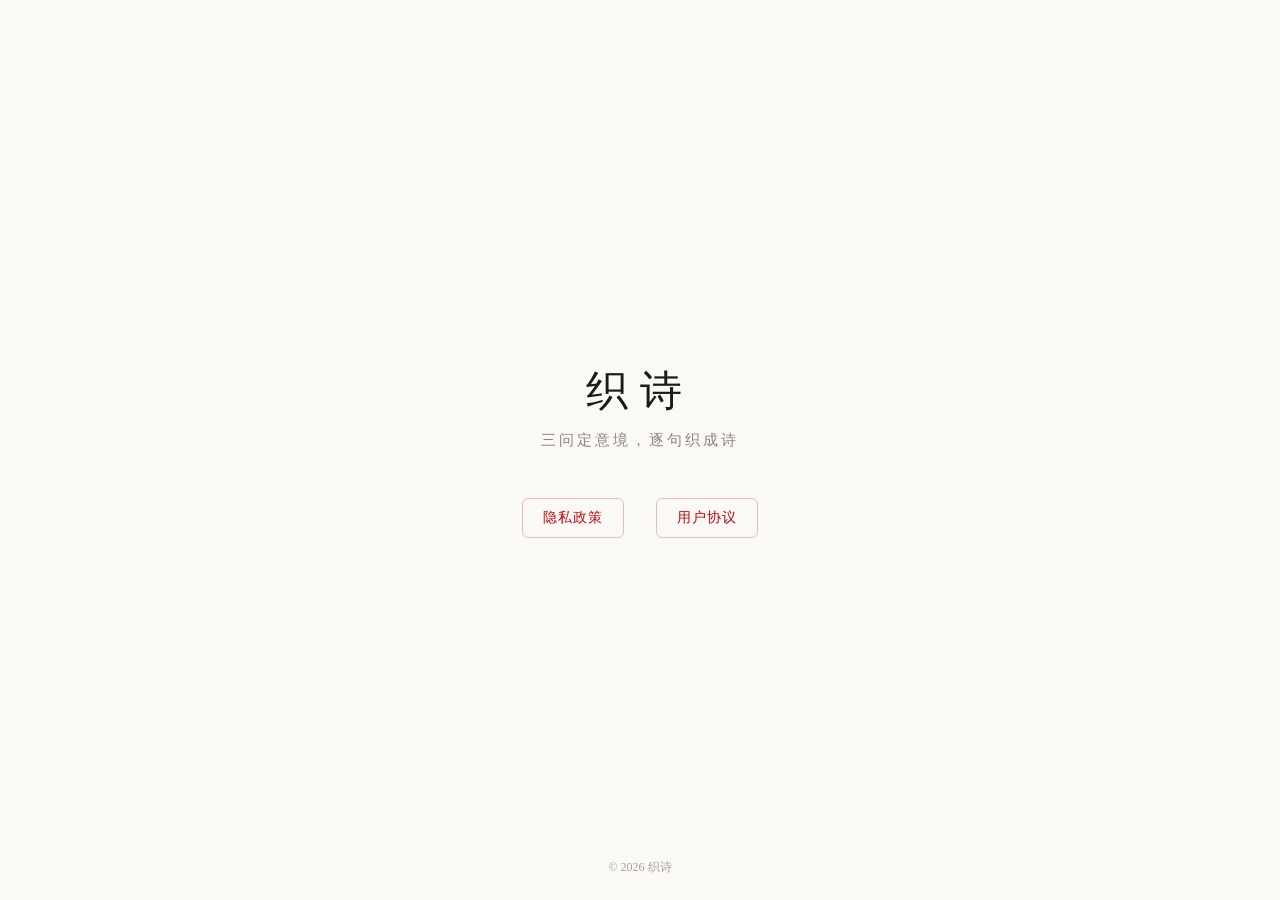
==== docs/index.html @ f514210a "Add privacy policy, terms of service, and GitHub Pages site Hosted at docs/ for GitHub Pages deploym" ====
<!DOCTYPE html>
<html lang="zh-CN">
<head>
<meta charset="UTF-8">
<meta name="viewport" content="width=device-width, initial-scale=1.0">
<title>织诗</title>
<style>
  * { margin: 0; padding: 0; box-sizing: border-box; }
  body {
    font-family: -apple-system, "PingFang SC", "Noto Serif SC", serif;
    color: #1a1a18;
    background: #faf9f6;
    display: flex;
    flex-direction: column;
    align-items: center;
    justify-content: center;
    min-height: 100vh;
    padding: 40px 20px;
    text-align: center;
  }
  h1 {
    font-size: 42px;
    font-weight: 300;
    letter-spacing: 12px;
    margin-bottom: 12px;
  }
  .tagline {
    font-size: 15px;
    color: #8a8578;
    letter-spacing: 3px;
    margin-bottom: 48px;
  }
  .links {
    display: flex;
    gap: 32px;
  }
  a {
    font-size: 14px;
    color: #c40510;
    text-decoration: none;
    letter-spacing: 1px;
    padding: 10px 20px;
    border: 1px solid rgba(196, 5, 16, 0.25);
    border-radius: 6px;
    transition: all 0.2s;
  }
  a:hover {
    background: #c40510;
    color: #fff;
  }
  .footer {
    position: fixed;
    bottom: 24px;
    font-size: 12px;
    color: #a8a198;
  }
</style>
</head>
<body>

<h1>织诗</h1>
<p class="tagline">三问定意境，逐句织成诗</p>

<div class="links">
  <a href="privacy.html">隐私政策</a>
  <a href="terms.html">用户协议</a>
</div>

<div class="footer">
  <p>&copy; 2026 织诗</p>
</div>

</body>
</html>
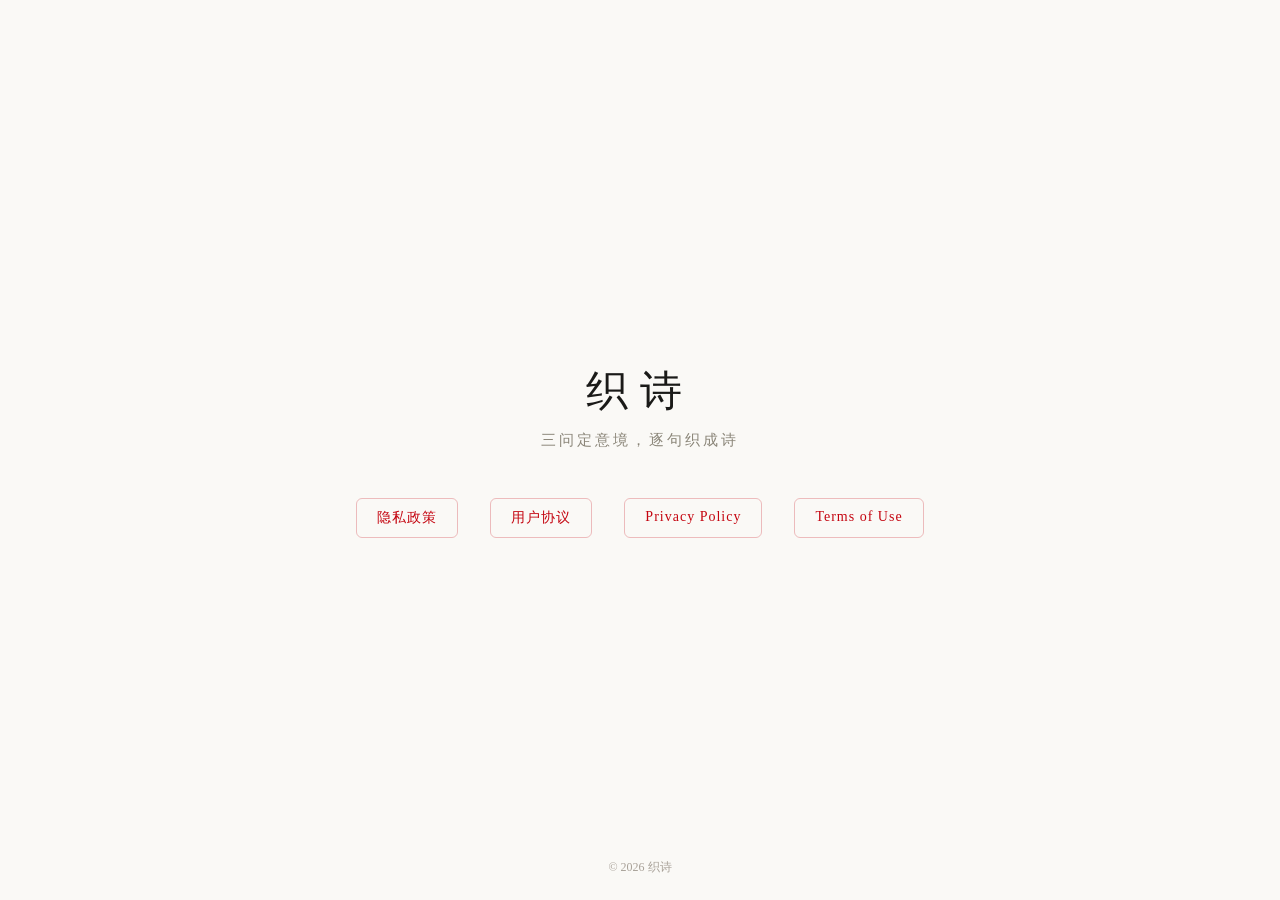
==== commit 0d0ed329: "Publish English policy pages" ====
--- a/docs/index.html
+++ b/docs/index.html
@@ -64,6 +64,8 @@
 <div class="links">
   <a href="privacy.html">隐私政策</a>
   <a href="terms.html">用户协议</a>
+  <a href="privacy-en.html">Privacy Policy</a>
+  <a href="terms-en.html">Terms of Use</a>
 </div>
 
 <div class="footer">
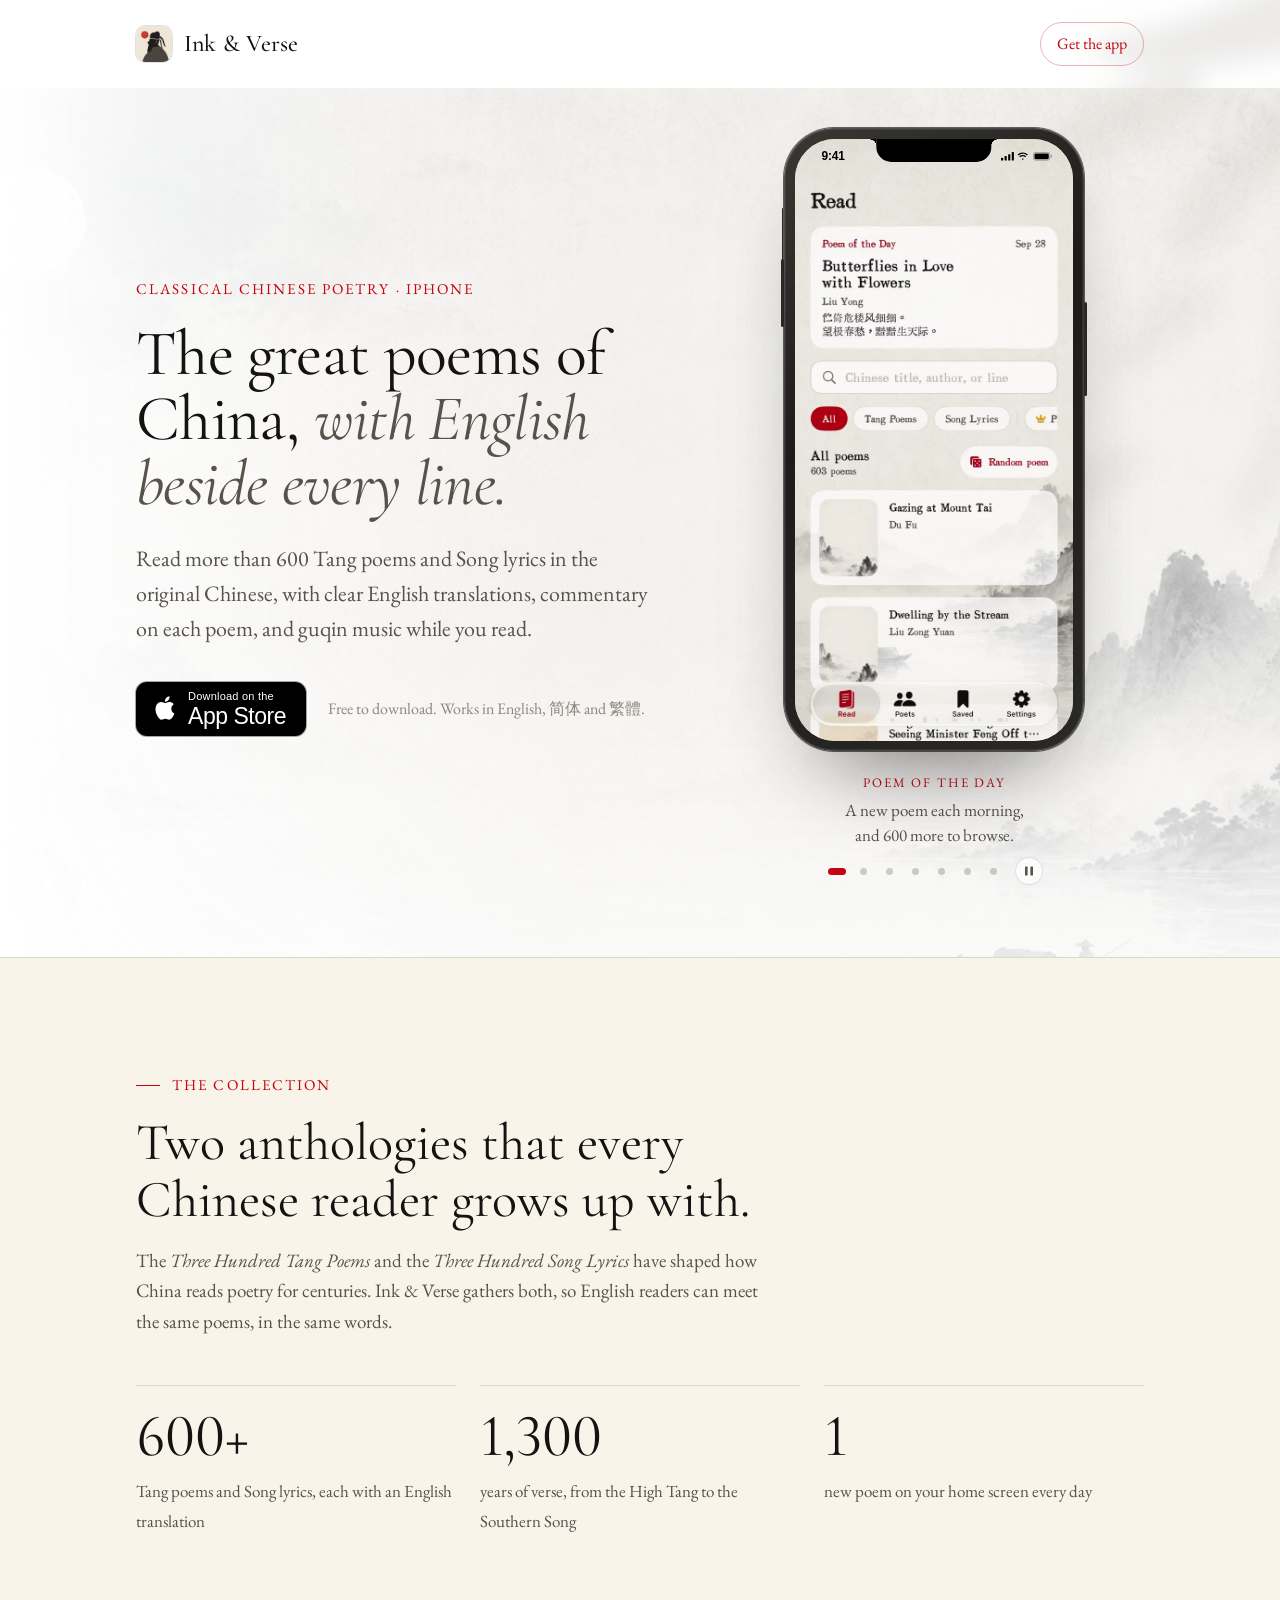
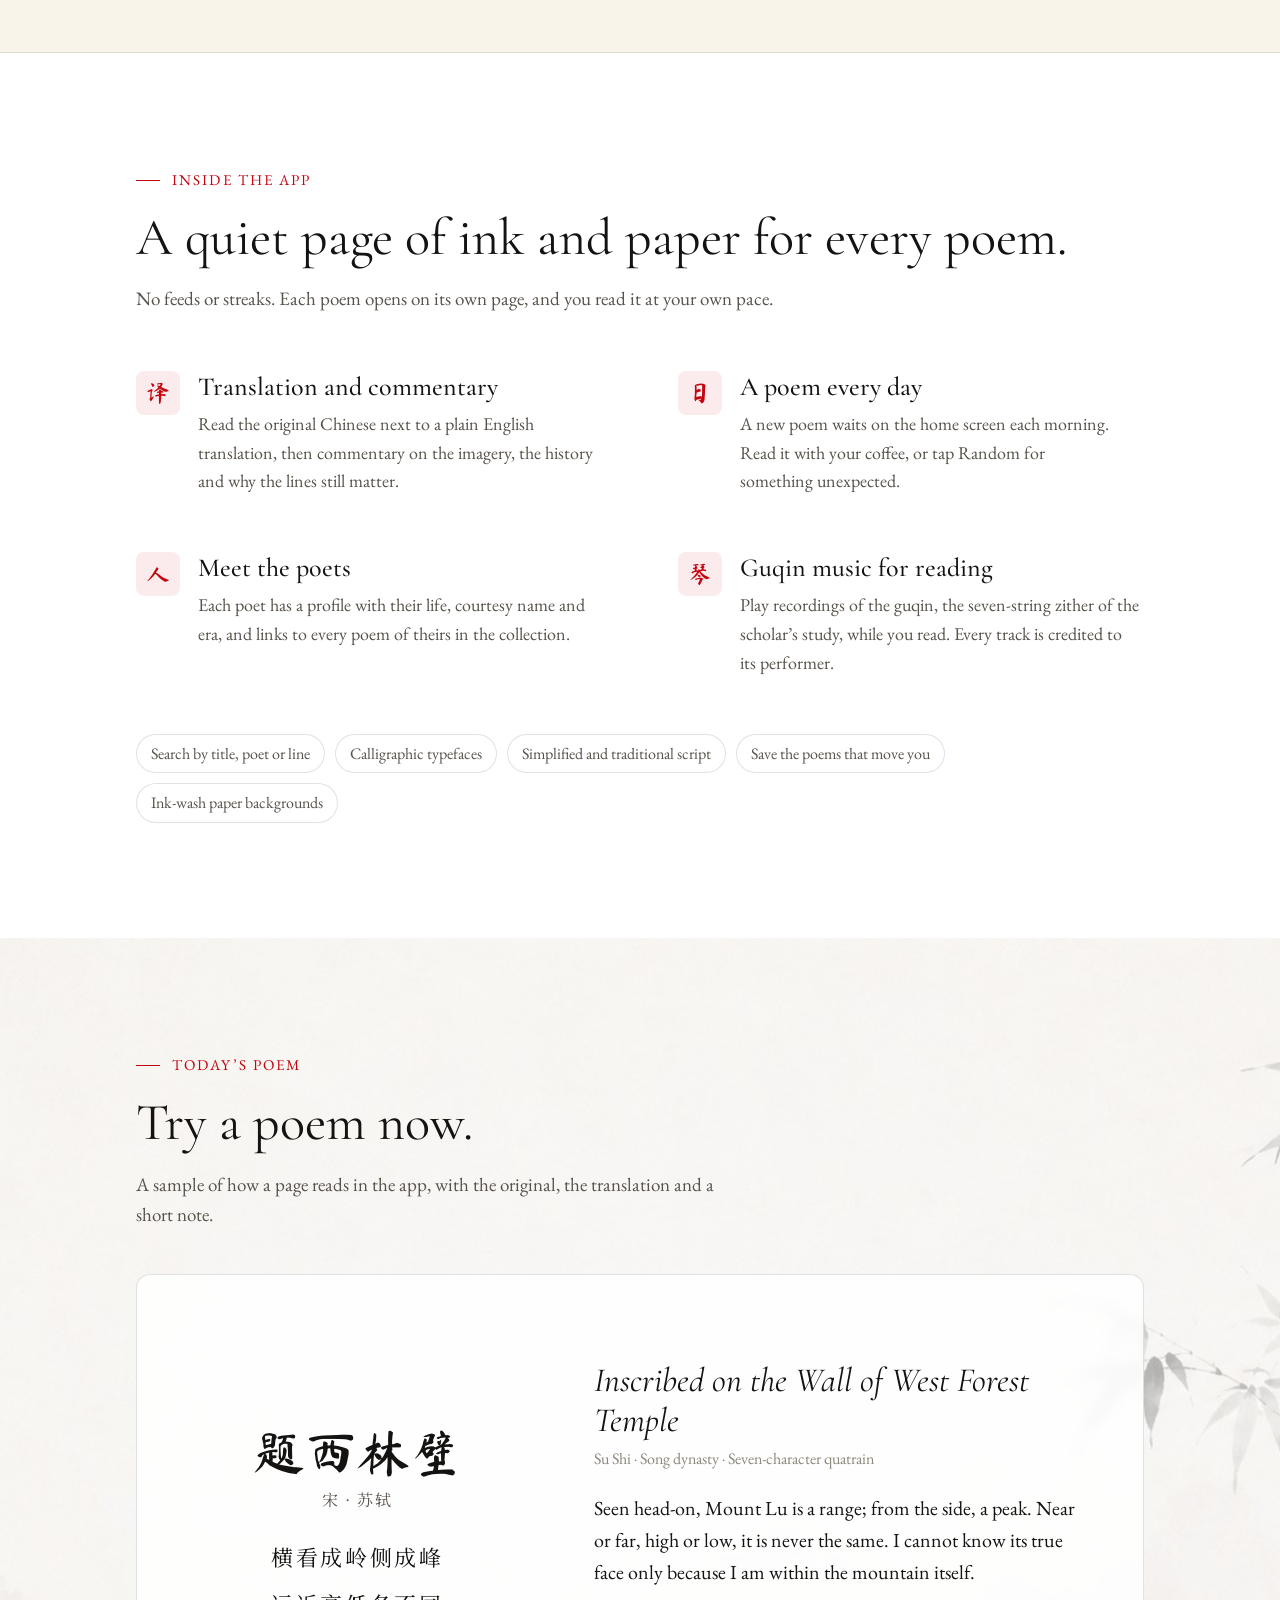
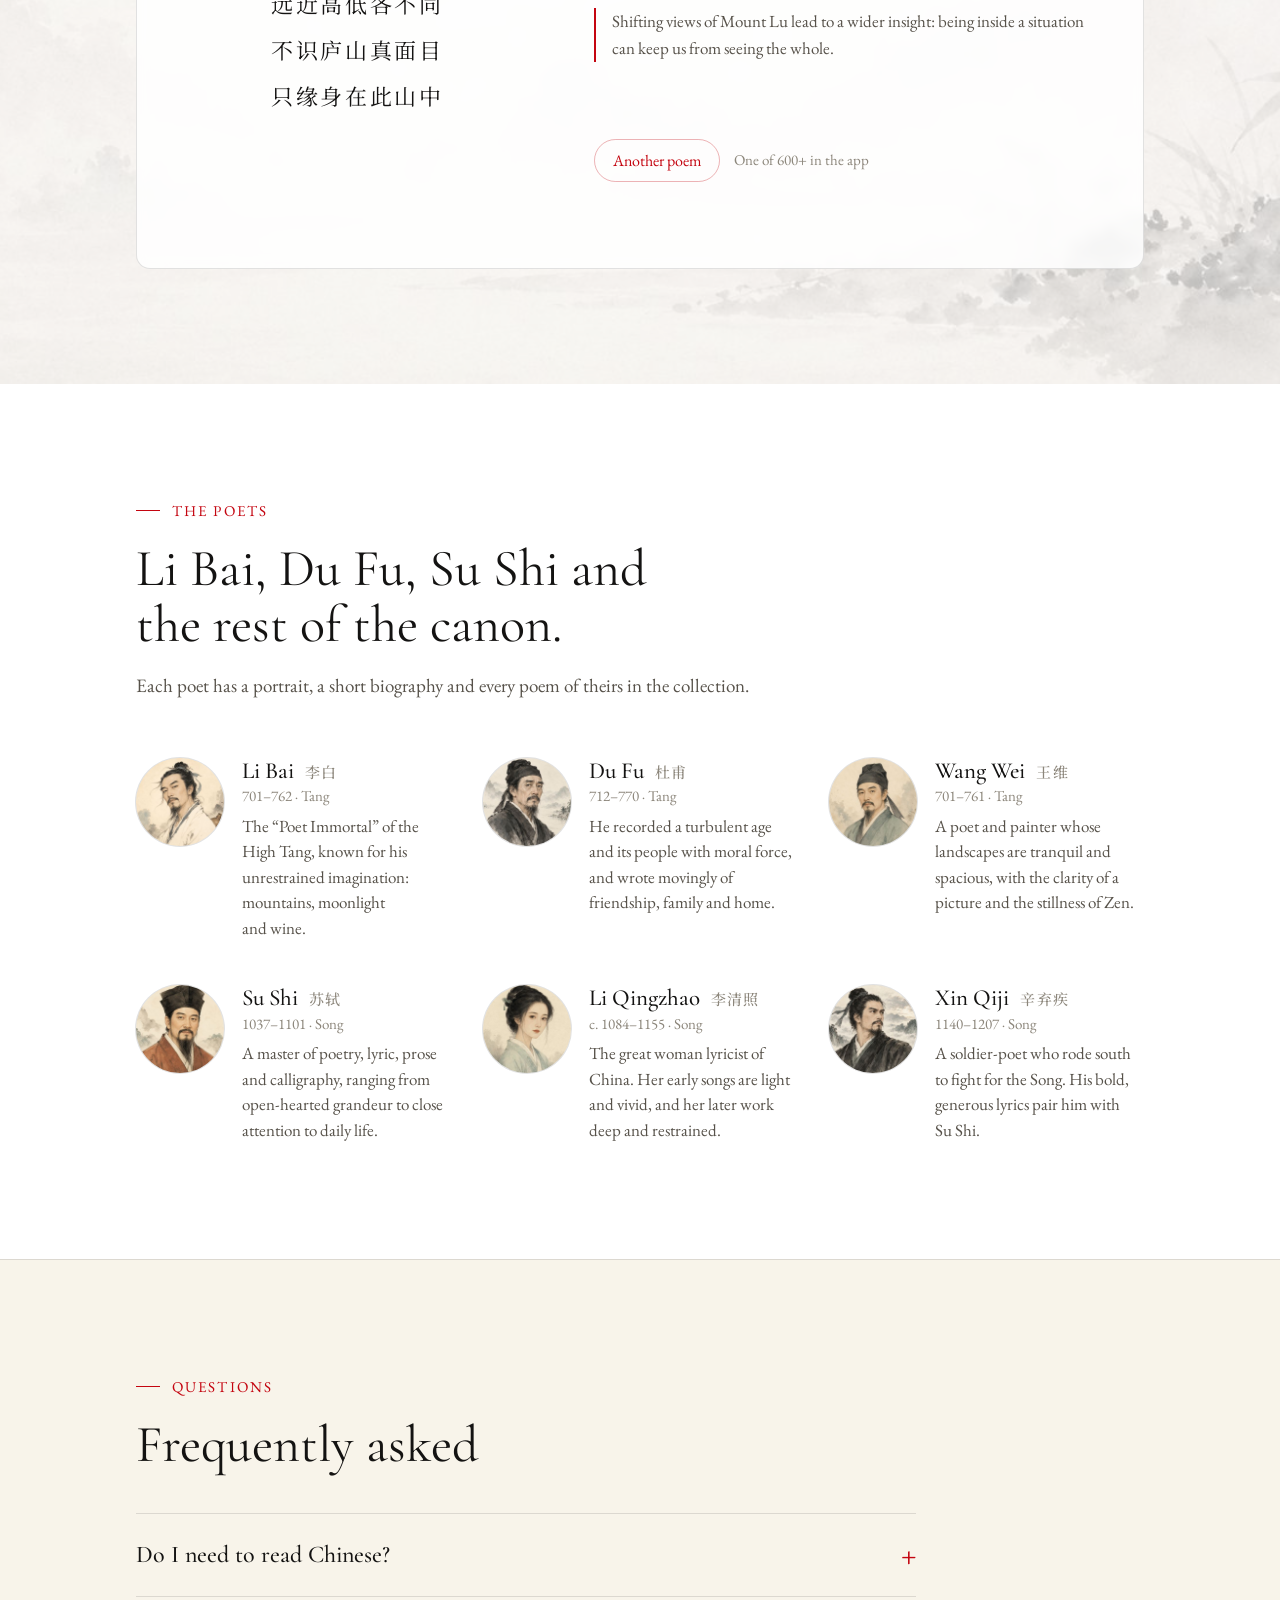
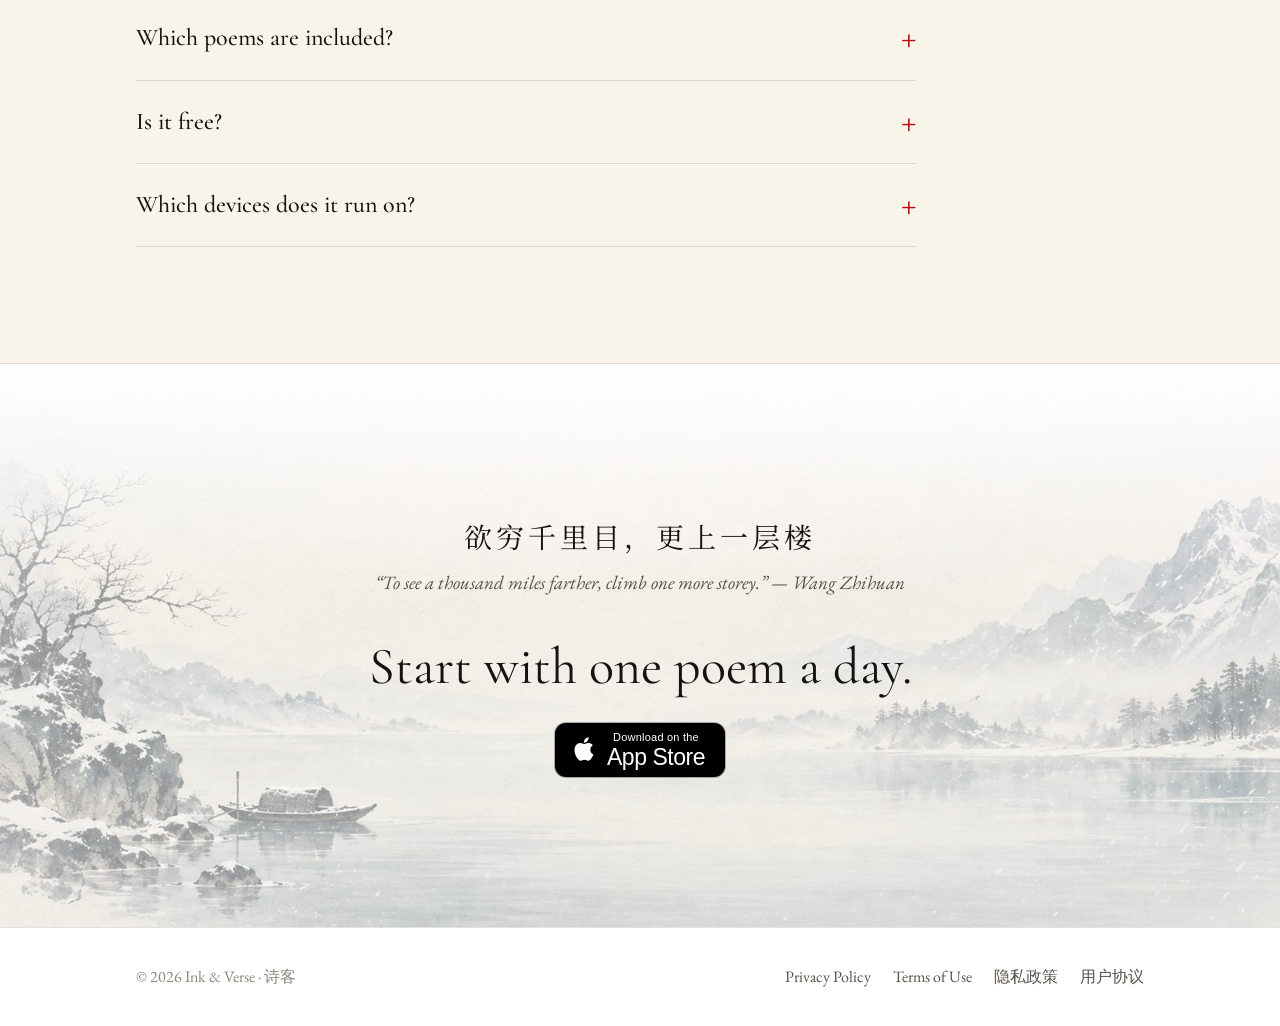
==== commit 1c279ea8: "Build English landing page for Ink & Verse Replace the placeholder docs/index.html with a full landi" ====
--- a/docs/index.html
+++ b/docs/index.html
@@ -1,76 +1,1026 @@
 <!DOCTYPE html>
-<html lang="zh-CN">
+<html lang="en">
 <head>
 <meta charset="UTF-8">
-<meta name="viewport" content="width=device-width, initial-scale=1.0">
-<title>织诗</title>
+<meta name="viewport" content="width=device-width, initial-scale=1.0, viewport-fit=cover">
+<title>Ink &amp; Verse — Classical Chinese Poetry in English | iPhone App</title>
+<meta name="description" content="Read 600+ classical Chinese poems — the Three Hundred Tang Poems and Three Hundred Song Lyrics — in the original, with English translations, commentary, poet biographies and guqin music. Free on iPhone.">
+<link rel="canonical" href="https://jackyrwj.github.io/Poetry/">
+<meta name="theme-color" content="#ffffff">
+<meta name="color-scheme" content="light">
+<meta name="apple-itunes-app" content="app-id=6777856347">
+
+<meta property="og:type" content="website">
+<meta property="og:site_name" content="Ink &amp; Verse">
+<meta property="og:title" content="Ink &amp; Verse — Classical Chinese Poetry in English">
+<meta property="og:description" content="Tang poems and Song lyrics in the original, with English translations, commentary and guqin music. A poem a day, on iPhone.">
+<meta property="og:url" content="https://jackyrwj.github.io/Poetry/">
+<meta property="og:image" content="https://jackyrwj.github.io/Poetry/assets/og.jpg">
+<meta property="og:image:width" content="1200">
+<meta property="og:image:height" content="630">
+<meta property="og:image:alt" content="Ink &amp; Verse app icon beside an ink-wash river landscape">
+<meta name="twitter:card" content="summary_large_image">
+
+<link rel="icon" type="image/png" href="favicon.png">
+<link rel="apple-touch-icon" href="assets/apple-touch-icon.png">
+
+<link rel="preconnect" href="https://fonts.googleapis.com">
+<link rel="preconnect" href="https://fonts.gstatic.com" crossorigin>
+<link href="https://fonts.googleapis.com/css2?family=Cormorant+Garamond:ital,wght@0,400;0,500;1,400&family=EB+Garamond:ital,wght@0,400;0,500;1,400&family=Noto+Serif+SC:wght@400;500&family=Ma+Shan+Zheng&display=swap" rel="stylesheet">
+
+<script type="application/ld+json">
+{
+  "@context": "https://schema.org",
+  "@graph": [
+    {
+      "@type": "MobileApplication",
+      "name": "Ink & Verse",
+      "alternateName": "诗客",
+      "operatingSystem": "iOS",
+      "applicationCategory": "BookApplication",
+      "url": "https://jackyrwj.github.io/Poetry/",
+      "downloadUrl": "https://apps.apple.com/app/id6777856347",
+      "image": "https://jackyrwj.github.io/Poetry/assets/icon-256.png",
+      "description": "Read the Three Hundred Tang Poems and Three Hundred Song Lyrics in the original Chinese, with English translations, commentary, poet biographies and guqin music.",
+      "inLanguage": ["en", "zh-Hans", "zh-Hant"],
+      "offers": { "@type": "Offer", "price": "0", "priceCurrency": "USD" }
+    },
+    {
+      "@type": "FAQPage",
+      "mainEntity": [
+        {
+          "@type": "Question",
+          "name": "Do I need to read Chinese to use Ink & Verse?",
+          "acceptedAnswer": { "@type": "Answer", "text": "No. Every poem has an English title, a plain English translation and commentary on its imagery and history. The original Chinese sits beside it for anyone who wants to follow the characters." }
+        },
+        {
+          "@type": "Question",
+          "name": "Which poems are included?",
+          "acceptedAnswer": { "@type": "Answer", "text": "The two classic anthologies: the Three Hundred Tang Poems and the Three Hundred Song Lyrics, more than 600 works by poets such as Li Bai, Du Fu, Wang Wei, Su Shi, Li Qingzhao and Xin Qiji." }
+        },
+        {
+          "@type": "Question",
+          "name": "Is Ink & Verse free?",
+          "acceptedAnswer": { "@type": "Answer", "text": "The app is free to download, and poems by the best-known poets are free to read. Ink & Verse Pro unlocks every poem and poet in the collection, as a monthly or yearly subscription or a one-time lifetime purchase." }
+        },
+        {
+          "@type": "Question",
+          "name": "Which devices does it run on?",
+          "acceptedAnswer": { "@type": "Answer", "text": "Ink & Verse is an iPhone app, available on the App Store." }
+        }
+      ]
+    }
+  ]
+}
+</script>
+
 <style>
+  :root {
+    --paper: #ffffff;
+    --rice: #f0e8d6;
+    --rice-soft: #f8f4ea;
+    --ink: #141312;
+    --muted: #57524a;
+    --faint: #8c867b;
+    --rule: rgba(20, 19, 18, 0.12);
+    --cinnabar: #c40510;
+    --cinnabar-soft: rgba(196, 5, 16, 0.08);
+    --serif: "EB Garamond", "Iowan Old Style", "Palatino", Georgia, serif;
+    --display: "Cormorant Garamond", "EB Garamond", Georgia, serif;
+    --han: "Noto Serif SC", "Songti SC", "STSong", serif;
+    --brush: "Ma Shan Zheng", "Kaiti SC", "STKaiti", serif;
+    --gutter: clamp(20px, 5vw, 56px);
+    --max: 1120px;
+  }
+
   * { margin: 0; padding: 0; box-sizing: border-box; }
+  html { -webkit-text-size-adjust: 100%; scroll-behavior: smooth; }
   body {
-    font-family: -apple-system, "PingFang SC", "Noto Serif SC", serif;
-    color: #1a1a18;
-    background: #faf9f6;
+    font-family: var(--serif);
+    font-size: 19px;
+    line-height: 1.6;
+    color: var(--ink);
+    background: var(--paper);
+    -webkit-font-smoothing: antialiased;
+    overflow-x: hidden;
+  }
+  img { display: block; max-width: 100%; }
+  a { color: inherit; }
+  :focus-visible { outline: 2px solid var(--cinnabar); outline-offset: 3px; border-radius: 4px; }
+
+  .wrap { max-width: var(--max); margin: 0 auto; padding: 0 var(--gutter); }
+
+  /* Dappled leaf shadow, the app's signature paper texture */
+  .dapple {
+    position: fixed;
+    inset: -10% -10% auto auto;
+    width: min(760px, 90vw);
+    height: min(760px, 90vw);
+    pointer-events: none;
+    z-index: 0;
+    opacity: 0.1;
+    mix-blend-mode: multiply;
+    transform-origin: 80% 10%;
+    animation: sway 14s ease-in-out infinite alternate;
+  }
+  @keyframes sway {
+    from { transform: rotate(-1.4deg) translate3d(0, 0, 0); }
+    to   { transform: rotate(1.6deg) translate3d(-10px, 8px, 0); }
+  }
+  main, header, footer { position: relative; z-index: 1; }
+
+  /* Header */
+  .top {
     display: flex;
-    flex-direction: column;
     align-items: center;
-    justify-content: center;
-    min-height: 100vh;
-    padding: 40px 20px;
+    justify-content: space-between;
+    padding-top: 22px;
+    padding-bottom: 22px;
+  }
+  .brand { display: flex; align-items: center; gap: 12px; text-decoration: none; }
+  .brand img { width: 36px; height: 36px; border-radius: 9px; box-shadow: 0 0 0 1px var(--rule); }
+  .brand span { font-family: var(--display); font-size: 24px; font-weight: 500; letter-spacing: 0.01em; }
+  .top-link {
+    font-size: 16px;
+    text-decoration: none;
+    color: var(--cinnabar);
+    padding: 8px 16px;
+    border: 1px solid rgba(196, 5, 16, 0.3);
+    border-radius: 999px;
+    transition: background-color 0.2s, color 0.2s;
+  }
+  .top-link:hover { background: var(--cinnabar); color: #fff; }
+
+  /* Hero */
+  .hero { position: relative; padding: 40px 0 72px; }
+  .hero::before {
+    content: "";
+    position: absolute;
+    inset: 0 0 -120px 0;
+    background: url("assets/moon-landscape.jpg") center 30% / cover no-repeat;
+    opacity: 0.55;
+    -webkit-mask-image: linear-gradient(to bottom, #000 0%, #000 55%, transparent 100%), linear-gradient(to right, transparent 0%, #000 45%);
+    -webkit-mask-composite: source-in;
+    mask-image: linear-gradient(to bottom, #000 0%, #000 55%, transparent 100%), linear-gradient(to right, transparent 0%, #000 45%);
+    mask-composite: intersect;
+    z-index: -1;
+  }
+  .hero-grid {
+    display: grid;
+    grid-template-columns: minmax(0, 1.1fr) minmax(0, 0.9fr);
+    gap: clamp(32px, 6vw, 88px);
+    align-items: center;
+  }
+  .eyebrow {
+    font-size: 15px;
+    letter-spacing: 0.14em;
+    text-transform: uppercase;
+    color: var(--cinnabar);
+    margin-bottom: 20px;
+  }
+  h1 {
+    font-family: var(--display);
+    font-weight: 400;
+    font-size: clamp(40px, 5vw, 64px);
+    line-height: 1.02;
+    letter-spacing: -0.01em;
+    text-wrap: balance;
+    margin-bottom: 24px;
+  }
+  h1 em { font-style: italic; color: var(--muted); }
+  .lede {
+    font-size: clamp(19px, 2vw, 22px);
+    color: var(--muted);
+    max-width: 30em;
+    text-wrap: pretty;
+    margin-bottom: 36px;
+  }
+  .cta { display: flex; flex-wrap: wrap; align-items: center; gap: 16px 22px; }
+  /* App Store badge, drawn inline so it never depends on a third-party image host */
+  .badge {
+    display: inline-flex;
+    align-items: center;
+    gap: 9px;
+    height: 54px;
+    padding: 0 20px 0 15px;
+    border-radius: 11px;
+    background: #000;
+    color: #fff;
+    text-decoration: none;
+    box-shadow: 0 0 0 1px #a6a6a6;
+    font-family: -apple-system, BlinkMacSystemFont, "Helvetica Neue", Helvetica, Arial, sans-serif;
+    transition: transform 0.2s ease, box-shadow 0.2s ease;
+  }
+  .badge:hover { transform: translateY(-1px); box-shadow: 0 0 0 1px #a6a6a6, 0 10px 24px -12px rgba(0, 0, 0, 0.6); }
+  .badge svg { width: 28px; height: 28px; flex: none; margin-top: -3px; }
+  .badge span { display: flex; flex-direction: column; line-height: 1; }
+  .badge small { font-size: 11px; letter-spacing: 0.02em; margin-bottom: 3px; }
+  .badge b { font-size: 23px; font-weight: 500; letter-spacing: -0.02em; }
+  .cta-note { font-size: 16px; color: var(--faint); }
+
+  /* Phone mockup: notched iPhone playing screen recordings of the app */
+  .demo { margin: 0; display: flex; flex-direction: column; align-items: center; gap: 22px; }
+  .phone {
+    position: relative;
+    width: min(300px, 100%);
+    padding: 11px;
+    border-radius: 50px;
+    background: linear-gradient(145deg, #3a3835, #1d1c1a 40%, #2b2927);
+    box-shadow:
+      0 50px 90px -40px rgba(20, 19, 18, 0.55),
+      0 0 0 1px rgba(0, 0, 0, 0.6),
+      inset 0 0 0 1.5px rgba(255, 255, 255, 0.14);
+  }
+  /* Side buttons */
+  .phone::before, .phone::after {
+    content: "";
+    position: absolute;
+    width: 3px;
+    background: #2b2927;
+    border-radius: 2px;
+  }
+  .phone::before { left: -3px; top: 21%; height: 11%; box-shadow: 0 -52px 0 -1px #2b2927; }
+  .phone::after { right: -3px; top: 28%; height: 15%; }
+  .screen {
+    position: relative;
+    aspect-ratio: 1170 / 2532;
+    border-radius: 40px;
+    overflow: hidden;
+    background: #ece8df url("assets/demo/read.jpg") center / cover;
+    container-type: inline-size;
+    isolation: isolate;
+  }
+  .screen video {
+    position: absolute;
+    inset: 0;
+    width: 100%;
+    height: 100%;
+    object-fit: cover;
+    opacity: 0;
+    transition: opacity 0.45s ease;
+  }
+  .screen video.on { opacity: 1; }
+  .notch {
+    position: absolute;
+    top: 0;
+    left: 50%;
+    width: 41.5%;
+    height: 8.2cqw;
+    transform: translateX(-50%);
+    background: #000;
+    border-radius: 0 0 5.4cqw 5.4cqw;
+    z-index: 3;
+  }
+  /* The small concave "ears" where the notch meets the top edge */
+  .notch::before, .notch::after {
+    content: "";
+    position: absolute;
+    top: 0;
+    width: 2cqw;
+    height: 2cqw;
+    background: radial-gradient(circle at 0 100%, transparent 1.95cqw, #000 2cqw);
+  }
+  .notch::before { left: -2cqw; }
+  .notch::after { right: -2cqw; transform: scaleX(-1); }
+  .statusbar {
+    position: absolute;
+    inset: 0 0 auto 0;
+    height: 12cqw;
+    display: flex;
+    align-items: center;
+    justify-content: space-between;
+    padding: 0.6cqw 7.5cqw 0 9.5cqw;
+    font-family: -apple-system, BlinkMacSystemFont, "SF Pro Text", "Helvetica Neue", sans-serif;
+    font-size: 4.3cqw;
+    font-weight: 600;
+    letter-spacing: -0.01em;
+    color: #000;
+    z-index: 2;
+    pointer-events: none;
+  }
+  .statusbar svg { height: 3.1cqw; width: auto; display: block; }
+  .statusbar .icons { display: flex; align-items: center; gap: 1.4cqw; }
+
+  .demo-cap { width: min(340px, 100%); text-align: center; }
+  .demo-label {
+    font-size: 13px;
+    letter-spacing: 0.14em;
+    text-transform: uppercase;
+    color: var(--cinnabar);
+    margin-bottom: 4px;
+  }
+  .demo-text { font-size: 17px; line-height: 1.45; color: var(--muted); min-height: 2.9em; text-wrap: balance; }
+  .demo-nav { display: flex; align-items: center; justify-content: center; gap: 2px; margin-top: 10px; }
+  .dot {
+    width: 24px;
+    height: 24px;
+    padding: 0;
+    border: 0;
+    background: transparent;
+    cursor: pointer;
+    display: grid;
+    place-items: center;
+  }
+  .dot::before {
+    content: "";
+    width: 7px;
+    height: 7px;
+    border-radius: 50%;
+    background: rgba(20, 19, 18, 0.2);
+    transition: background-color 0.2s, width 0.25s;
+  }
+  .dot[aria-current="true"]::before { width: 18px; border-radius: 4px; background: var(--cinnabar); }
+  .dot:hover::before { background: rgba(20, 19, 18, 0.4); }
+  .dot[aria-current="true"]:hover::before { background: var(--cinnabar); }
+  .pause {
+    width: 28px;
+    height: 28px;
+    margin-left: 8px;
+    border: 1px solid var(--rule);
+    border-radius: 50%;
+    background: rgba(255, 255, 255, 0.8);
+    color: var(--muted);
+    cursor: pointer;
+    display: grid;
+    place-items: center;
+  }
+  .pause:hover { color: var(--cinnabar); border-color: rgba(196, 5, 16, 0.3); }
+  .pause svg { width: 10px; height: 10px; }
+
+  /* Sections */
+  section { padding: clamp(64px, 9vw, 120px) 0; }
+  .kicker {
+    display: flex;
+    align-items: center;
+    gap: 12px;
+    font-size: 15px;
+    letter-spacing: 0.14em;
+    text-transform: uppercase;
+    color: var(--cinnabar);
+    margin-bottom: 18px;
+  }
+  .kicker::before { content: ""; width: 24px; height: 1px; background: currentColor; }
+  h2 {
+    font-family: var(--display);
+    font-weight: 400;
+    font-size: clamp(34px, 4.4vw, 52px);
+    line-height: 1.08;
+    text-wrap: balance;
+    margin-bottom: 18px;
+    max-width: 18em;
+  }
+  .section-lede { color: var(--muted); max-width: 34em; text-wrap: pretty; }
+
+  /* Collections band */
+  .band {
+    background: var(--rice-soft);
+    border-top: 1px solid var(--rule);
+    border-bottom: 1px solid var(--rule);
+  }
+  .stats {
+    display: grid;
+    grid-template-columns: repeat(3, minmax(0, 1fr));
+    gap: 24px;
+    margin-top: 48px;
+  }
+  .stat { border-top: 1px solid var(--rule); padding-top: 20px; }
+  .stat b { display: block; font-family: var(--display); font-weight: 400; font-size: clamp(44px, 5vw, 60px); line-height: 1; margin-bottom: 10px; font-variant-numeric: lining-nums; }
+  .stat span { color: var(--muted); font-size: 17px; }
+
+  /* Features */
+  .features {
+    display: grid;
+    grid-template-columns: repeat(2, minmax(0, 1fr));
+    gap: 56px clamp(32px, 6vw, 80px);
+    margin-top: 56px;
+  }
+  .feature { display: grid; grid-template-columns: 44px 1fr; gap: 18px; }
+  .feature .mark {
+    width: 44px; height: 44px;
+    border-radius: 8px;
+    background: var(--cinnabar-soft);
+    color: var(--cinnabar);
+    display: grid;
+    place-items: center;
+    font-family: var(--brush);
+    font-size: 24px;
+    line-height: 1;
+  }
+  h3 { font-family: var(--display); font-weight: 500; font-size: 26px; line-height: 1.2; margin-bottom: 8px; }
+  .feature p { color: var(--muted); font-size: 18px; text-wrap: pretty; }
+  .extras {
+    display: flex;
+    flex-wrap: wrap;
+    gap: 10px;
+    margin-top: 56px;
+    list-style: none;
+  }
+  .extras li {
+    font-size: 16px;
+    color: var(--muted);
+    padding: 6px 14px;
+    border: 1px solid var(--rule);
+    border-radius: 999px;
+    background: rgba(255,255,255,0.7);
+  }
+
+  /* Poem of the day */
+  .daily { position: relative; overflow: hidden; }
+  .daily::before {
+    content: "";
+    position: absolute;
+    inset: 0;
+    background: url("assets/bamboo-landscape.jpg") center / cover no-repeat;
+    opacity: 0.35;
+    z-index: -1;
+  }
+  .daily-card {
+    display: grid;
+    grid-template-columns: minmax(0, 0.8fr) minmax(0, 1.2fr);
+    gap: clamp(28px, 6vw, 72px);
+    align-items: center;
+    margin-top: 44px;
+    padding: clamp(28px, 5vw, 56px);
+    background: rgba(255, 255, 255, 0.86);
+    -webkit-backdrop-filter: blur(6px);
+    backdrop-filter: blur(6px);
+    border: 1px solid var(--rule);
+    border-radius: 14px;
+  }
+  .d-han { text-align: center; }
+  .d-title { font-family: var(--brush); font-size: clamp(38px, 4.4vw, 52px); line-height: 1.1; margin-bottom: 6px; }
+  .d-author { font-family: var(--han); font-size: 16px; color: var(--muted); letter-spacing: 0.1em; margin-bottom: 22px; }
+  .d-lines { font-family: var(--han); font-size: clamp(19px, 2vw, 22px); line-height: 2.1; letter-spacing: 0.12em; }
+  .d-en h3 { font-size: clamp(28px, 3vw, 34px); font-style: italic; font-weight: 400; margin-bottom: 4px; }
+  .d-en .by { color: var(--faint); font-size: 16px; margin-bottom: 20px; }
+  .d-en .trans { font-size: 20px; line-height: 1.6; margin-bottom: 20px; text-wrap: pretty; }
+  .d-en .note { color: var(--muted); font-size: 17px; border-left: 2px solid var(--cinnabar); padding-left: 16px; text-wrap: pretty; }
+  .d-actions { display: flex; align-items: center; gap: 14px; margin-top: 26px; }
+  .shuffle {
+    font: inherit;
+    font-size: 16px;
+    color: var(--cinnabar);
+    background: transparent;
+    border: 1px solid rgba(196, 5, 16, 0.3);
+    border-radius: 999px;
+    padding: 8px 18px;
+    cursor: pointer;
+    transition: background-color 0.2s, color 0.2s;
+  }
+  .shuffle:hover { background: var(--cinnabar); color: #fff; }
+  .d-actions small { color: var(--faint); font-size: 15px; }
+  /* Every poem is stacked in the same grid cell, so the card is always as tall
+     as the longest poem and never jumps when the poem changes. */
+  .d-stack { display: grid; }
+  .d-stack > * { grid-area: 1 / 1; transition: opacity 0.35s ease, visibility 0.35s; }
+  .d-stack > .off { opacity: 0; visibility: hidden; }
+  .d-han .d-stack > * { align-self: center; }
+
+  /* Poets */
+  .poets {
+    display: grid;
+    grid-template-columns: repeat(3, minmax(0, 1fr));
+    gap: 44px 32px;
+    margin-top: 56px;
+    list-style: none;
+  }
+  .poet { display: grid; grid-template-columns: 88px 1fr; gap: 18px; align-items: start; }
+  .poet img {
+    width: 88px; height: 88px;
+    border-radius: 50%;
+    object-fit: cover;
+    box-shadow: 0 0 0 1px var(--rule);
+    background: var(--rice);
+  }
+  .poet h3 { font-size: 23px; margin-bottom: 0; }
+  .poet .han { font-family: var(--han); font-size: 15px; color: var(--faint); margin-left: 6px; letter-spacing: 0.08em; }
+  .poet .dates { font-size: 15px; color: var(--faint); margin-bottom: 6px; font-variant-numeric: lining-nums; }
+  .poet p { font-size: 17px; color: var(--muted); line-height: 1.5; text-wrap: pretty; }
+
+  /* FAQ */
+  .faq { max-width: 780px; margin-top: 40px; }
+  details { border-top: 1px solid var(--rule); }
+  details:last-child { border-bottom: 1px solid var(--rule); }
+  summary {
+    list-style: none;
+    cursor: pointer;
+    display: flex;
+    justify-content: space-between;
+    align-items: center;
+    gap: 16px;
+    padding: 22px 0;
+    font-family: var(--display);
+    font-size: 24px;
+    font-weight: 500;
+  }
+  summary::-webkit-details-marker { display: none; }
+  summary::after { content: "+"; font-family: var(--serif); color: var(--cinnabar); font-size: 26px; line-height: 1; transition: transform 0.2s; }
+  details[open] summary::after { transform: rotate(45deg); }
+  details p { color: var(--muted); padding: 0 0 24px; max-width: 38em; }
+
+  /* Closing CTA */
+  .closing {
+    position: relative;
     text-align: center;
-  }
-  h1 {
-    font-size: 42px;
-    font-weight: 300;
-    letter-spacing: 12px;
-    margin-bottom: 12px;
-  }
-  .tagline {
-    font-size: 15px;
-    color: #8a8578;
-    letter-spacing: 3px;
-    margin-bottom: 48px;
-  }
-  .links {
-    display: flex;
-    gap: 32px;
-  }
-  a {
-    font-size: 14px;
-    color: #c40510;
-    text-decoration: none;
-    letter-spacing: 1px;
-    padding: 10px 20px;
-    border: 1px solid rgba(196, 5, 16, 0.25);
-    border-radius: 6px;
-    transition: all 0.2s;
-  }
-  a:hover {
-    background: #c40510;
-    color: #fff;
-  }
-  .footer {
-    position: fixed;
-    bottom: 24px;
-    font-size: 12px;
-    color: #a8a198;
+    padding: clamp(80px, 12vw, 150px) 0;
+    overflow: hidden;
+  }
+  .closing::before {
+    content: "";
+    position: absolute;
+    inset: 0;
+    background: url("assets/snow-landscape.jpg") center bottom / cover no-repeat;
+    opacity: 0.5;
+    -webkit-mask-image: linear-gradient(to bottom, transparent, #000 40%);
+    mask-image: linear-gradient(to bottom, transparent, #000 40%);
+    z-index: -1;
+  }
+  .closing blockquote { font-family: var(--han); font-size: clamp(22px, 2.6vw, 28px); letter-spacing: 0.14em; margin-bottom: 10px; }
+  .closing cite { display: block; font-style: italic; color: var(--muted); margin-bottom: 40px; }
+  .closing h2 { margin-left: auto; margin-right: auto; }
+  .closing .cta { justify-content: center; margin-top: 28px; }
+
+  /* Footer */
+  footer { border-top: 1px solid var(--rule); padding: 36px 0 calc(36px + env(safe-area-inset-bottom)); font-size: 16px; color: var(--faint); }
+  .foot { display: flex; flex-wrap: wrap; justify-content: space-between; gap: 16px 32px; }
+  .foot nav { display: flex; flex-wrap: wrap; gap: 8px 22px; }
+  .foot a { text-decoration: none; color: var(--muted); }
+  .foot a:hover { color: var(--cinnabar); }
+
+  @media (max-width: 880px) {
+    .hero-grid, .daily-card { grid-template-columns: 1fr; }
+    .hero { padding-top: 16px; }
+    .hero::before { -webkit-mask-image: linear-gradient(to bottom, #000 0%, transparent 70%); mask-image: linear-gradient(to bottom, #000 0%, transparent 70%); opacity: 0.35; }
+    .phone { width: min(280px, 76vw); }
+    .features { grid-template-columns: 1fr; gap: 40px; }
+    .poets { grid-template-columns: repeat(2, minmax(0, 1fr)); }
+  }
+  @media (max-width: 560px) {
+    body { font-size: 18px; }
+    .eyebrow { font-size: 13px; letter-spacing: 0.1em; }
+    .stats { grid-template-columns: 1fr; gap: 20px; margin-top: 36px; }
+    .poets { grid-template-columns: 1fr; gap: 32px; }
+    .top-link { display: none; }
+    summary { font-size: 21px; }
+  }
+  @media (prefers-reduced-motion: reduce) {
+    html { scroll-behavior: auto; }
+    .dapple { animation: none; }
+    .d-stack > * { transition: none; }
   }
 </style>
 </head>
 <body>
 
-<h1>织诗</h1>
-<p class="tagline">三问定意境，逐句织成诗</p>
-
-<div class="links">
-  <a href="privacy.html">隐私政策</a>
-  <a href="terms.html">用户协议</a>
-  <a href="privacy-en.html">Privacy Policy</a>
-  <a href="terms-en.html">Terms of Use</a>
-</div>
-
-<div class="footer">
-  <p>&copy; 2026 织诗</p>
-</div>
-
+<svg class="dapple" viewBox="0 0 400 400" aria-hidden="true">
+  <defs><filter id="soft" x="-20%" y="-20%" width="140%" height="140%"><feGaussianBlur stdDeviation="7"/></filter></defs>
+  <g fill="#3b3326" filter="url(#soft)">
+    <path d="M400 0 C330 40 290 60 230 70 C250 90 300 88 400 60Z"/>
+    <ellipse cx="250" cy="110" rx="46" ry="15" transform="rotate(-28 250 110)"/>
+    <ellipse cx="310" cy="140" rx="52" ry="16" transform="rotate(-50 310 140)"/>
+    <ellipse cx="200" cy="160" rx="40" ry="13" transform="rotate(-12 200 160)"/>
+    <ellipse cx="350" cy="210" rx="48" ry="15" transform="rotate(-70 350 210)"/>
+    <ellipse cx="270" cy="220" rx="36" ry="12" transform="rotate(-38 270 220)"/>
+    <ellipse cx="170" cy="230" rx="42" ry="13" transform="rotate(8 170 230)"/>
+    <ellipse cx="330" cy="290" rx="40" ry="13" transform="rotate(-60 330 290)"/>
+    <ellipse cx="230" cy="300" rx="34" ry="11" transform="rotate(-20 230 300)"/>
+    <ellipse cx="370" cy="80" rx="38" ry="12" transform="rotate(-80 370 80)"/>
+    <path d="M400 20 C340 100 300 170 240 240" stroke="#3b3326" stroke-width="5" fill="none"/>
+  </g>
+</svg>
+
+<header class="wrap top">
+  <a class="brand" href="./" aria-label="Ink &amp; Verse home">
+    <img src="assets/apple-touch-icon.png" alt="" width="36" height="36">
+    <span>Ink &amp; Verse</span>
+  </a>
+  <a class="top-link" href="https://apps.apple.com/app/id6777856347">Get the app</a>
+</header>
+
+<main>
+  <section class="hero" aria-labelledby="hero-title">
+    <div class="wrap hero-grid">
+      <div>
+        <p class="eyebrow">Classical Chinese poetry · iPhone</p>
+        <h1 id="hero-title">The great poems of China, <em>with English beside every line.</em></h1>
+        <p class="lede">Read more than 600 Tang poems and Song lyrics in the original Chinese, with clear English translations, commentary on each poem, and guqin music while you read.</p>
+        <div class="cta">
+          <a class="badge" href="https://apps.apple.com/app/id6777856347" aria-label="Download on the App Store">
+            <svg viewBox="0 0 24 24" aria-hidden="true"><path fill="currentColor" d="M18.71 19.5c-.83 1.24-1.71 2.45-3.05 2.47-1.34.03-1.77-.79-3.29-.79-1.53 0-2 .77-3.27.82-1.31.05-2.3-1.32-3.14-2.53C4.25 17 2.94 12.45 4.7 9.39c.87-1.52 2.43-2.48 4.12-2.51 1.28-.02 2.5.87 3.29.87.78 0 2.26-1.07 3.81-.91.65.03 2.47.26 3.64 1.98-.09.06-2.17 1.28-2.15 3.81.03 3.02 2.65 4.03 2.68 4.04-.03.07-.42 1.44-1.38 2.83M13 3.5c.73-.83 1.94-1.46 2.94-1.5.13 1.17-.34 2.35-1.04 3.19-.69.85-1.83 1.51-2.95 1.42-.15-1.15.41-2.35 1.05-3.11z"/></svg>
+            <span><small>Download on the</small><b>App Store</b></span>
+          </a>
+          <span class="cta-note">Free to download. Works in English, 简体 and 繁體.</span>
+        </div>
+      </div>
+
+      <figure class="demo" aria-label="Screen recordings of Ink &amp; Verse on iPhone">
+        <div class="phone">
+          <div class="screen" id="demo-screen">
+            <video muted playsinline preload="metadata" poster="assets/demo/read.jpg" data-src="assets/demo/read.mp4" aria-hidden="true"></video>
+            <video muted playsinline preload="none" poster="assets/demo/poem.jpg" data-src="assets/demo/poem.mp4" aria-hidden="true"></video>
+            <video muted playsinline preload="none" poster="assets/demo/poets.jpg" data-src="assets/demo/poets.mp4" aria-hidden="true"></video>
+            <video muted playsinline preload="none" poster="assets/demo/poet.jpg" data-src="assets/demo/poet.mp4" aria-hidden="true"></video>
+            <video muted playsinline preload="none" poster="assets/demo/saved.jpg" data-src="assets/demo/saved.mp4" aria-hidden="true"></video>
+            <video muted playsinline preload="none" poster="assets/demo/vertical.jpg" data-src="assets/demo/vertical.mp4" aria-hidden="true"></video>
+            <video muted playsinline preload="none" poster="assets/demo/settings.jpg" data-src="assets/demo/settings.mp4" aria-hidden="true"></video>
+            <div class="statusbar" aria-hidden="true">
+              <span>9:41</span>
+              <span class="icons">
+                <svg viewBox="0 0 18 12"><rect x="0" y="8" width="3" height="4" rx="0.8" fill="currentColor"/><rect x="5" y="5.5" width="3" height="6.5" rx="0.8" fill="currentColor"/><rect x="10" y="3" width="3" height="9" rx="0.8" fill="currentColor"/><rect x="15" y="0" width="3" height="12" rx="0.8" fill="currentColor"/></svg>
+                <svg viewBox="0 0 16 12"><path fill="currentColor" d="M8 2.4c2.3 0 4.4.9 6 2.4l1.2-1.2A10.2 10.2 0 0 0 8 .7 10.2 10.2 0 0 0 .8 3.6L2 4.8a8.5 8.5 0 0 1 6-2.4Zm0 3.4c1.4 0 2.6.5 3.6 1.4l1.2-1.2A6.8 6.8 0 0 0 8 4.1 6.8 6.8 0 0 0 3.2 6l1.2 1.2c1-.9 2.2-1.4 3.6-1.4Zm0 3.4c.5 0 1 .2 1.3.5L8 11.3 6.7 9.7c.3-.3.8-.5 1.3-.5Z"/></svg>
+                <svg viewBox="0 0 27 12"><rect x="0.5" y="0.5" width="23" height="11" rx="3.2" fill="none" stroke="currentColor" stroke-opacity="0.4"/><rect x="2" y="2" width="20" height="8" rx="2" fill="currentColor"/><path d="M25 4v4c.8-.3 1.3-1.1 1.3-2S25.8 4.3 25 4Z" fill="currentColor" fill-opacity="0.45"/></svg>
+              </span>
+            </div>
+            <div class="notch" aria-hidden="true"></div>
+          </div>
+        </div>
+        <figcaption class="demo-cap">
+          <p class="demo-label" id="demo-label">Poem of the day</p>
+          <p class="demo-text" id="demo-text" aria-live="polite">A new poem each morning, and 600 more to browse.</p>
+          <div class="demo-nav" id="demo-nav">
+            <button class="pause" type="button" id="demo-pause" aria-label="Pause the demo">
+              <svg viewBox="0 0 10 10" aria-hidden="true"><rect x="1" y="0.5" width="2.6" height="9" rx="0.6" fill="currentColor"/><rect x="6.4" y="0.5" width="2.6" height="9" rx="0.6" fill="currentColor"/></svg>
+            </button>
+          </div>
+        </figcaption>
+      </figure>
+    </div>
+  </section>
+
+  <section class="band" aria-labelledby="collection-title">
+    <div class="wrap">
+      <p class="kicker">The collection</p>
+      <h2 id="collection-title">Two anthologies that every Chinese reader grows up with.</h2>
+      <p class="section-lede">The <i>Three Hundred Tang Poems</i> and the <i>Three Hundred Song Lyrics</i> have shaped how China reads poetry for centuries. Ink &amp; Verse gathers both, so English readers can meet the same poems, in the same words.</p>
+      <div class="stats">
+        <div class="stat"><b>600+</b><span>Tang poems and Song lyrics, each with an English translation</span></div>
+        <div class="stat"><b>1,300</b><span>years of verse, from the High Tang to the Southern Song</span></div>
+        <div class="stat"><b>1</b><span>new poem on your home screen every day</span></div>
+      </div>
+    </div>
+  </section>
+
+  <section aria-labelledby="features-title">
+    <div class="wrap">
+      <p class="kicker">Inside the app</p>
+      <h2 id="features-title">A quiet page of ink and paper for every poem.</h2>
+      <p class="section-lede">No feeds or streaks. Each poem opens on its own page, and you read it at your own pace.</p>
+
+      <div class="features">
+        <article class="feature">
+          <span class="mark" aria-hidden="true">译</span>
+          <div>
+            <h3>Translation and commentary</h3>
+            <p>Read the original Chinese next to a plain English translation, then commentary on the imagery, the history and why the lines still matter.</p>
+          </div>
+        </article>
+        <article class="feature">
+          <span class="mark" aria-hidden="true">日</span>
+          <div>
+            <h3>A poem every day</h3>
+            <p>A new poem waits on the home screen each morning. Read it with your coffee, or tap Random for something unexpected.</p>
+          </div>
+        </article>
+        <article class="feature">
+          <span class="mark" aria-hidden="true">人</span>
+          <div>
+            <h3>Meet the poets</h3>
+            <p>Each poet has a profile with their life, courtesy name and era, and links to every poem of theirs in the collection.</p>
+          </div>
+        </article>
+        <article class="feature">
+          <span class="mark" aria-hidden="true">琴</span>
+          <div>
+            <h3>Guqin music for reading</h3>
+            <p>Play recordings of the guqin, the seven-string zither of the scholar’s study, while you read. Every track is credited to its performer.</p>
+          </div>
+        </article>
+      </div>
+
+      <ul class="extras" aria-label="More features">
+        <li>Search by title, poet or line</li>
+        <li>Calligraphic typefaces</li>
+        <li>Simplified and traditional script</li>
+        <li>Save the poems that move you</li>
+        <li>Ink-wash paper backgrounds</li>
+      </ul>
+    </div>
+  </section>
+
+  <section class="daily" aria-labelledby="daily-title">
+    <div class="wrap">
+      <p class="kicker">Today’s poem</p>
+      <h2 id="daily-title">Try a poem now.</h2>
+      <p class="section-lede">A sample of how a page reads in the app, with the original, the translation and a short note.</p>
+
+      <div class="daily-card">
+        <div class="d-han" lang="zh-Hans">
+          <div class="d-stack" id="d-han">
+            <div>
+              <p class="d-title">竹里馆</p>
+              <p class="d-author">唐 · 王维</p>
+              <p class="d-lines">独坐幽篁里<br>弹琴复长啸<br>深林人不知<br>明月来相照</p>
+            </div>
+          </div>
+        </div>
+        <div class="d-en">
+          <div class="d-stack" id="d-en" aria-live="polite">
+            <div>
+              <h3>Bamboo Lodge</h3>
+              <p class="by">Wang Wei · Tang dynasty · Five-character quatrain</p>
+              <p class="trans">Alone in the deep bamboo grove, I play my zither and whistle at length. No one knows I am here in the forest; only the bright moon comes to shine upon me.</p>
+              <p class="note">Bamboo, music, a whistle, and moonlight create a quiet world complete in itself. The speaker is alone but not bereft: the moon becomes a companion.</p>
+            </div>
+          </div>
+          <div class="d-actions">
+            <button class="shuffle" type="button" id="shuffle">Another poem</button>
+            <small>One of 600+ in the app</small>
+          </div>
+        </div>
+      </div>
+    </div>
+  </section>
+
+  <section aria-labelledby="poets-title">
+    <div class="wrap">
+      <p class="kicker">The poets</p>
+      <h2 id="poets-title">Li Bai, Du Fu, Su Shi and the rest of the canon.</h2>
+      <p class="section-lede">Each poet has a portrait, a short biography and every poem of theirs in the collection.</p>
+
+      <ul class="poets">
+        <li class="poet">
+          <img src="assets/poet-li-bai.jpg" alt="Ink portrait of Li Bai" width="88" height="88" loading="lazy">
+          <div>
+            <h3>Li Bai <span class="han" lang="zh-Hans">李白</span></h3>
+            <p class="dates">701–762 · Tang</p>
+            <p>The “Poet Immortal” of the High Tang, known for his unrestrained imagination: mountains, moonlight and wine.</p>
+          </div>
+        </li>
+        <li class="poet">
+          <img src="assets/poet-du-fu.jpg" alt="Ink portrait of Du Fu" width="88" height="88" loading="lazy">
+          <div>
+            <h3>Du Fu <span class="han" lang="zh-Hans">杜甫</span></h3>
+            <p class="dates">712–770 · Tang</p>
+            <p>He recorded a turbulent age and its people with moral force, and wrote movingly of friendship, family and home.</p>
+          </div>
+        </li>
+        <li class="poet">
+          <img src="assets/poet-wang-wei.jpg" alt="Ink portrait of Wang Wei" width="88" height="88" loading="lazy">
+          <div>
+            <h3>Wang Wei <span class="han" lang="zh-Hans">王维</span></h3>
+            <p class="dates">701–761 · Tang</p>
+            <p>A poet and painter whose landscapes are tranquil and spacious, with the clarity of a picture and the stillness of Zen.</p>
+          </div>
+        </li>
+        <li class="poet">
+          <img src="assets/poet-su-shi.jpg" alt="Ink portrait of Su Shi" width="88" height="88" loading="lazy">
+          <div>
+            <h3>Su Shi <span class="han" lang="zh-Hans">苏轼</span></h3>
+            <p class="dates">1037–1101 · Song</p>
+            <p>A master of poetry, lyric, prose and calligraphy, ranging from open-hearted grandeur to close attention to daily life.</p>
+          </div>
+        </li>
+        <li class="poet">
+          <img src="assets/poet-li-qingzhao.jpg" alt="Ink portrait of Li Qingzhao" width="88" height="88" loading="lazy">
+          <div>
+            <h3>Li Qingzhao <span class="han" lang="zh-Hans">李清照</span></h3>
+            <p class="dates">c. 1084–1155 · Song</p>
+            <p>The great woman lyricist of China. Her early songs are light and vivid, and her later work deep and restrained.</p>
+          </div>
+        </li>
+        <li class="poet">
+          <img src="assets/poet-xin-qiji.jpg" alt="Ink portrait of Xin Qiji" width="88" height="88" loading="lazy">
+          <div>
+            <h3>Xin Qiji <span class="han" lang="zh-Hans">辛弃疾</span></h3>
+            <p class="dates">1140–1207 · Song</p>
+            <p>A soldier-poet who rode south to fight for the Song. His bold, generous lyrics pair him with Su Shi.</p>
+          </div>
+        </li>
+      </ul>
+    </div>
+  </section>
+
+  <section class="band" aria-labelledby="faq-title">
+    <div class="wrap">
+      <p class="kicker">Questions</p>
+      <h2 id="faq-title">Frequently asked</h2>
+      <div class="faq">
+        <details>
+          <summary>Do I need to read Chinese?</summary>
+          <p>No. Every poem has an English title, a plain English translation and commentary on its imagery and history. The original Chinese sits beside it for anyone who wants to follow the characters.</p>
+        </details>
+        <details>
+          <summary>Which poems are included?</summary>
+          <p>The two classic anthologies: the <i>Three Hundred Tang Poems</i> and the <i>Three Hundred Song Lyrics</i>. That is more than 600 works by Li Bai, Du Fu, Wang Wei, Su Shi, Li Qingzhao, Xin Qiji and many others.</p>
+        </details>
+        <details>
+          <summary>Is it free?</summary>
+          <p>The app is free to download, and poems by the best-known poets are free to read. Ink &amp; Verse Pro unlocks every poem and poet in the collection. You can choose a monthly or yearly subscription, or a one-time lifetime purchase.</p>
+        </details>
+        <details>
+          <summary>Which devices does it run on?</summary>
+          <p>Ink &amp; Verse is an iPhone app, available on the App Store.</p>
+        </details>
+      </div>
+    </div>
+  </section>
+
+  <section class="closing" aria-labelledby="closing-title">
+    <div class="wrap">
+      <blockquote lang="zh-Hans">欲穷千里目，更上一层楼</blockquote>
+      <cite>“To see a thousand miles farther, climb one more storey.” — Wang Zhihuan</cite>
+      <h2 id="closing-title">Start with one poem a day.</h2>
+      <div class="cta">
+        <a class="badge" href="https://apps.apple.com/app/id6777856347" aria-label="Download on the App Store">
+            <svg viewBox="0 0 24 24" aria-hidden="true"><path fill="currentColor" d="M18.71 19.5c-.83 1.24-1.71 2.45-3.05 2.47-1.34.03-1.77-.79-3.29-.79-1.53 0-2 .77-3.27.82-1.31.05-2.3-1.32-3.14-2.53C4.25 17 2.94 12.45 4.7 9.39c.87-1.52 2.43-2.48 4.12-2.51 1.28-.02 2.5.87 3.29.87.78 0 2.26-1.07 3.81-.91.65.03 2.47.26 3.64 1.98-.09.06-2.17 1.28-2.15 3.81.03 3.02 2.65 4.03 2.68 4.04-.03.07-.42 1.44-1.38 2.83M13 3.5c.73-.83 1.94-1.46 2.94-1.5.13 1.17-.34 2.35-1.04 3.19-.69.85-1.83 1.51-2.95 1.42-.15-1.15.41-2.35 1.05-3.11z"/></svg>
+            <span><small>Download on the</small><b>App Store</b></span>
+          </a>
+      </div>
+    </div>
+  </section>
+</main>
+
+<footer>
+  <div class="wrap foot">
+    <p>&copy; 2026 Ink &amp; Verse <span lang="zh-Hans">· 诗客</span></p>
+    <nav aria-label="Legal">
+      <a href="privacy-en.html">Privacy Policy</a>
+      <a href="terms-en.html">Terms of Use</a>
+      <a href="privacy.html" lang="zh-Hans">隐私政策</a>
+      <a href="terms.html" lang="zh-Hans">用户协议</a>
+    </nav>
+  </div>
+</footer>
+
+<script>
+  (function () {
+    var poems = [
+      { t: "竹里馆", a: "唐 · 王维", l: ["独坐幽篁里", "弹琴复长啸", "深林人不知", "明月来相照"],
+        et: "Bamboo Lodge", by: "Wang Wei · Tang dynasty · Five-character quatrain",
+        tr: "Alone in the deep bamboo grove, I play my zither and whistle at length. No one knows I am here in the forest; only the bright moon comes to shine upon me.",
+        n: "Bamboo, music, a whistle, and moonlight create a quiet world complete in itself. The speaker is alone but not bereft: the moon becomes a companion." },
+      { t: "江雪", a: "唐 · 柳宗元", l: ["千山鸟飞绝", "万径人踪灭", "孤舟蓑笠翁", "独钓寒江雪"],
+        et: "River Snow", by: "Liu Zongyuan · Tang dynasty · Five-character quatrain",
+        tr: "From a thousand mountains, birds have vanished; on ten thousand paths, no human trace remains. In a lone boat, an old man in rain cape and bamboo hat fishes alone in the cold river snow.",
+        n: "The poem first empties the entire world, then narrows its gaze to one small boat. The solitary fisherman feels less like a scene of daily life than a portrait of inward resolve." },
+      { t: "枫桥夜泊", a: "唐 · 张继", l: ["月落乌啼霜满天", "江枫渔火对愁眠", "姑苏城外寒山寺", "夜半钟声到客船"],
+        et: "Mooring by Maple Bridge at Night", by: "Zhang Ji · Tang dynasty · Seven-character quatrain",
+        tr: "The moon sets; crows cry; frost fills the sky. Facing riverside maples and fishing lights, I lie awake in sorrow. From Cold Mountain Temple beyond Suzhou, the midnight bell reaches the traveller’s boat.",
+        n: "Moonset, crows, frost, maples, and fishing lights unfold one after another. The bell crossing the darkness makes homesickness almost audible." },
+      { t: "春晓", a: "唐 · 孟浩然", l: ["春眠不觉晓", "处处闻啼鸟", "夜来风雨声", "花落知多少"],
+        et: "Spring Dawn", by: "Meng Haoran · Tang dynasty · Five-character quatrain",
+        tr: "Sleeping deeply in spring, I did not notice dawn. Everywhere I hear birds calling. I remember the wind and rain last night—how many flowers must have fallen?",
+        n: "Instead of painting spring directly, the poem begins with waking and listening. Birdsong brings brightness, while the imagined fallen flowers add a delicate note of regret." },
+      { t: "题西林壁", a: "宋 · 苏轼", l: ["横看成岭侧成峰", "远近高低各不同", "不识庐山真面目", "只缘身在此山中"],
+        et: "Inscribed on the Wall of West Forest Temple", by: "Su Shi · Song dynasty · Seven-character quatrain",
+        tr: "Seen head-on, Mount Lu is a range; from the side, a peak. Near or far, high or low, it is never the same. I cannot know its true face only because I am within the mountain itself.",
+        n: "Shifting views of Mount Lu lead to a wider insight: being inside a situation can keep us from seeing the whole." },
+      { t: "如梦令", a: "宋 · 李清照", l: ["常记溪亭日暮", "沉醉不知归路", "兴尽晚回舟", "误入藕花深处", "争渡，争渡", "惊起一滩鸥鹭"],
+        et: "Like a Dream: At the Creek Pavilion at Dusk", by: "Li Qingzhao · Song dynasty · Ci lyric",
+        tr: "I often remember that dusk at the creek pavilion, so drunk I forgot the way home. Returning by boat after the pleasure had run its course, I drifted by mistake into deep lotus blooms. Row, row—startling a whole sandbank of gulls and egrets into flight.",
+        n: "The repeated cry to row and the sudden birds bring sound and motion to the still lotus pond." },
+      { t: "卜算子·咏梅", a: "宋 · 陆游", l: ["驿外断桥边", "寂寞开无主", "已是黄昏独自愁", "更著风和雨", "无意苦争春", "一任群芳妒", "零落成泥碾作尘", "只有香如故"],
+        et: "Divination Ode: Plum Blossom", by: "Lu You · Song dynasty · Ci lyric",
+        tr: "By a broken bridge beyond the post station, a plum blossom opens alone, untended. Dusk already brings sorrow; wind and rain add more. It does not strive for spring’s favour, though other flowers may envy it. Even ground into dust, its fragrance remains unchanged.",
+        n: "The plum blossom stands through dusk and storm without competing for attention. Its lasting fragrance becomes an image of integrity that survives hardship." }
+    ];
+
+    var $ = function (id) { return document.getElementById(id); };
+    var hanStack = $("d-han"), enStack = $("d-en");
+
+    function el(tag, className, text) {
+      var node = document.createElement(tag);
+      if (className) node.className = className;
+      if (text) node.textContent = text;
+      return node;
+    }
+
+    // The first poem is in the HTML for search engines; build the rest.
+    poems.slice(1).forEach(function (p) {
+      var h = el("div");
+      h.appendChild(el("p", "d-title", p.t));
+      h.appendChild(el("p", "d-author", p.a));
+      var lines = el("p", "d-lines");
+      p.l.forEach(function (line, i) {
+        if (i) lines.appendChild(document.createElement("br"));
+        lines.appendChild(document.createTextNode(line));
+      });
+      h.appendChild(lines);
+      hanStack.appendChild(h);
+
+      var e = el("div");
+      e.appendChild(el("h3", "", p.et));
+      e.appendChild(el("p", "by", p.by));
+      e.appendChild(el("p", "trans", p.tr));
+      e.appendChild(el("p", "note", p.n));
+      enStack.appendChild(e);
+    });
+
+    function show(i) {
+      [hanStack, enStack].forEach(function (stack) {
+        Array.prototype.forEach.call(stack.children, function (slide, k) {
+          slide.classList.toggle("off", k !== i);
+        });
+      });
+    }
+
+    // Same poem for everyone on a given day, like the app's Poem of the Day.
+    var start = new Date(new Date().getFullYear(), 0, 0);
+    var day = Math.floor((new Date() - start) / 86400000);
+    var index = day % poems.length;
+    show(index);
+
+    $("shuffle").addEventListener("click", function () {
+      index = (index + 1) % poems.length;
+      show(index);
+    });
+  })();
+
+  // Hero demo: cycle through the screen recordings inside the phone.
+  (function () {
+    var screen = document.getElementById("demo-screen");
+    if (!screen) return;
+    var videos = Array.prototype.slice.call(screen.querySelectorAll("video"));
+    var steps = [
+      ["Poem of the day", "A new poem each morning, and 600 more to browse."],
+      ["Translation & commentary", "English beside the original, with notes and guqin music."],
+      ["The poets", "Portraits of the great poets of the Tang and Song."],
+      ["Poet profiles", "Each poet’s life, and every poem of theirs in the collection."],
+      ["Saved", "Keep the poems that move you, ready to reread."],
+      ["Vertical script", "Read a poem as it was written, on ink-wash paper."],
+      ["Make it yours", "Typefaces, papers, script and a personal seal."]
+    ];
+    var label = document.getElementById("demo-label");
+    var text = document.getElementById("demo-text");
+    var nav = document.getElementById("demo-nav");
+    var pauseBtn = document.getElementById("demo-pause");
+    var reduce = window.matchMedia && window.matchMedia("(prefers-reduced-motion: reduce)").matches;
+    var current = -1, paused = reduce, visible = true;
+
+    var dots = steps.map(function (step, i) {
+      var b = document.createElement("button");
+      b.type = "button";
+      b.className = "dot";
+      b.setAttribute("aria-label", "Show " + step[0]);
+      b.addEventListener("click", function () { go(i, true); });
+      nav.insertBefore(b, pauseBtn);
+      return b;
+    });
+
+    function load(v) {
+      if (!v.getAttribute("src")) { v.src = v.dataset.src; v.preload = "auto"; }
+    }
+
+    function play(v) {
+      var p = v.play();
+      if (p && p.catch) p.catch(function () {});
+    }
+
+    function go(i, fromUser) {
+      var prev = videos[current];
+      current = i;
+      var v = videos[i];
+      load(v);
+      load(videos[(i + 1) % videos.length]);
+      videos.forEach(function (x, k) { x.classList.toggle("on", k === i); });
+      dots.forEach(function (d, k) { d.setAttribute("aria-current", k === i ? "true" : "false"); });
+      label.textContent = steps[i][0];
+      text.textContent = steps[i][1];
+      if (prev && prev !== v) { setTimeout(function () { prev.pause(); }, 450); }
+      v.currentTime = 0;
+      if (!paused || fromUser) { if (visible) play(v); }
+    }
+
+    videos.forEach(function (v, i) {
+      v.addEventListener("ended", function () {
+        if (i === current && !paused) go((i + 1) % videos.length);
+      });
+    });
+
+    function setPaused(value) {
+      paused = value;
+      pauseBtn.setAttribute("aria-label", paused ? "Play the demo" : "Pause the demo");
+      pauseBtn.innerHTML = paused
+        ? '<svg viewBox="0 0 10 10" aria-hidden="true"><path d="M2 0.8v8.4L9.2 5z" fill="currentColor"/></svg>'
+        : '<svg viewBox="0 0 10 10" aria-hidden="true"><rect x="1" y="0.5" width="2.6" height="9" rx="0.6" fill="currentColor"/><rect x="6.4" y="0.5" width="2.6" height="9" rx="0.6" fill="currentColor"/></svg>';
+      var v = videos[current];
+      if (paused) v.pause(); else if (visible) play(v);
+    }
+    pauseBtn.addEventListener("click", function () { setPaused(!paused); });
+
+    // Only spend bandwidth and battery while the phone is on screen.
+    if ("IntersectionObserver" in window) {
+      new IntersectionObserver(function (entries) {
+        visible = entries[0].isIntersecting;
+        var v = videos[current];
+        if (!v) return;
+        if (visible && !paused) play(v); else v.pause();
+      }, { threshold: 0.25 }).observe(screen);
+    }
+
+    go(0);
+    if (reduce) setPaused(true);
+  })();
+</script>
 </body>
 </html>
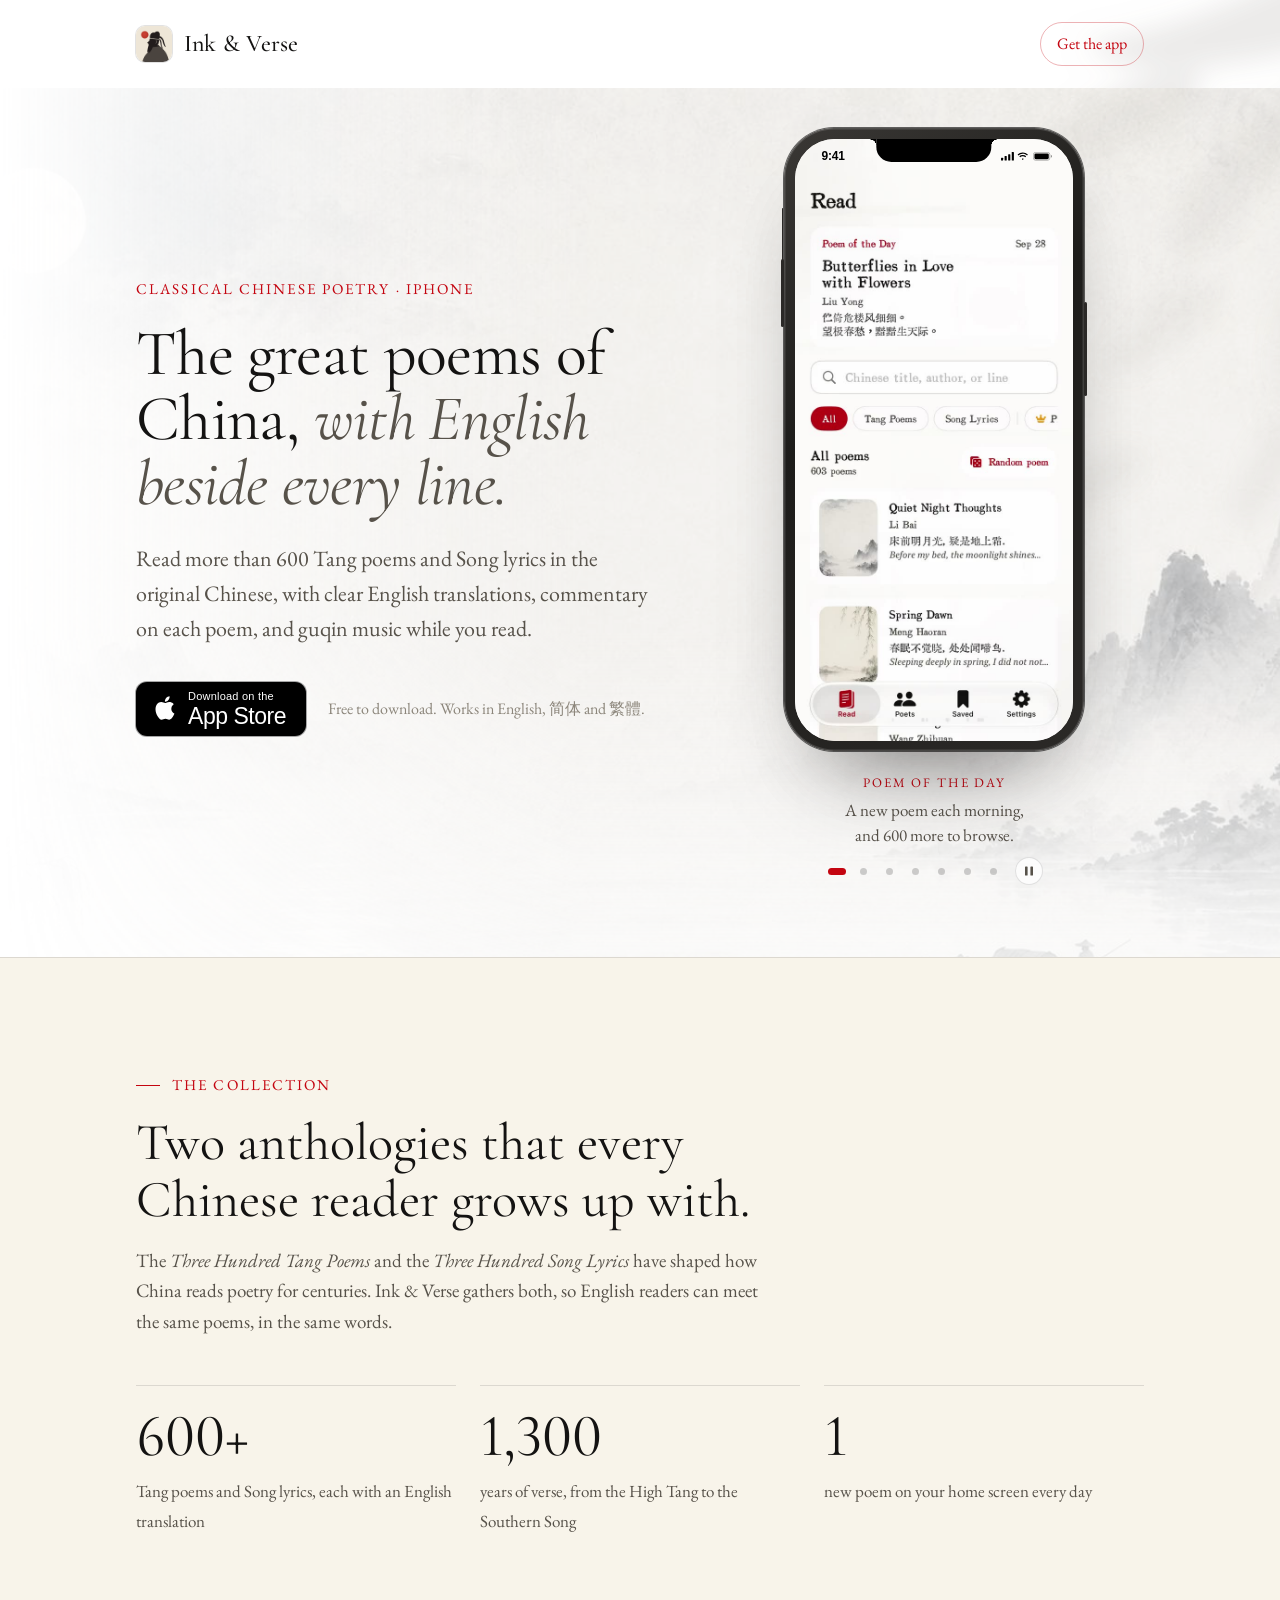
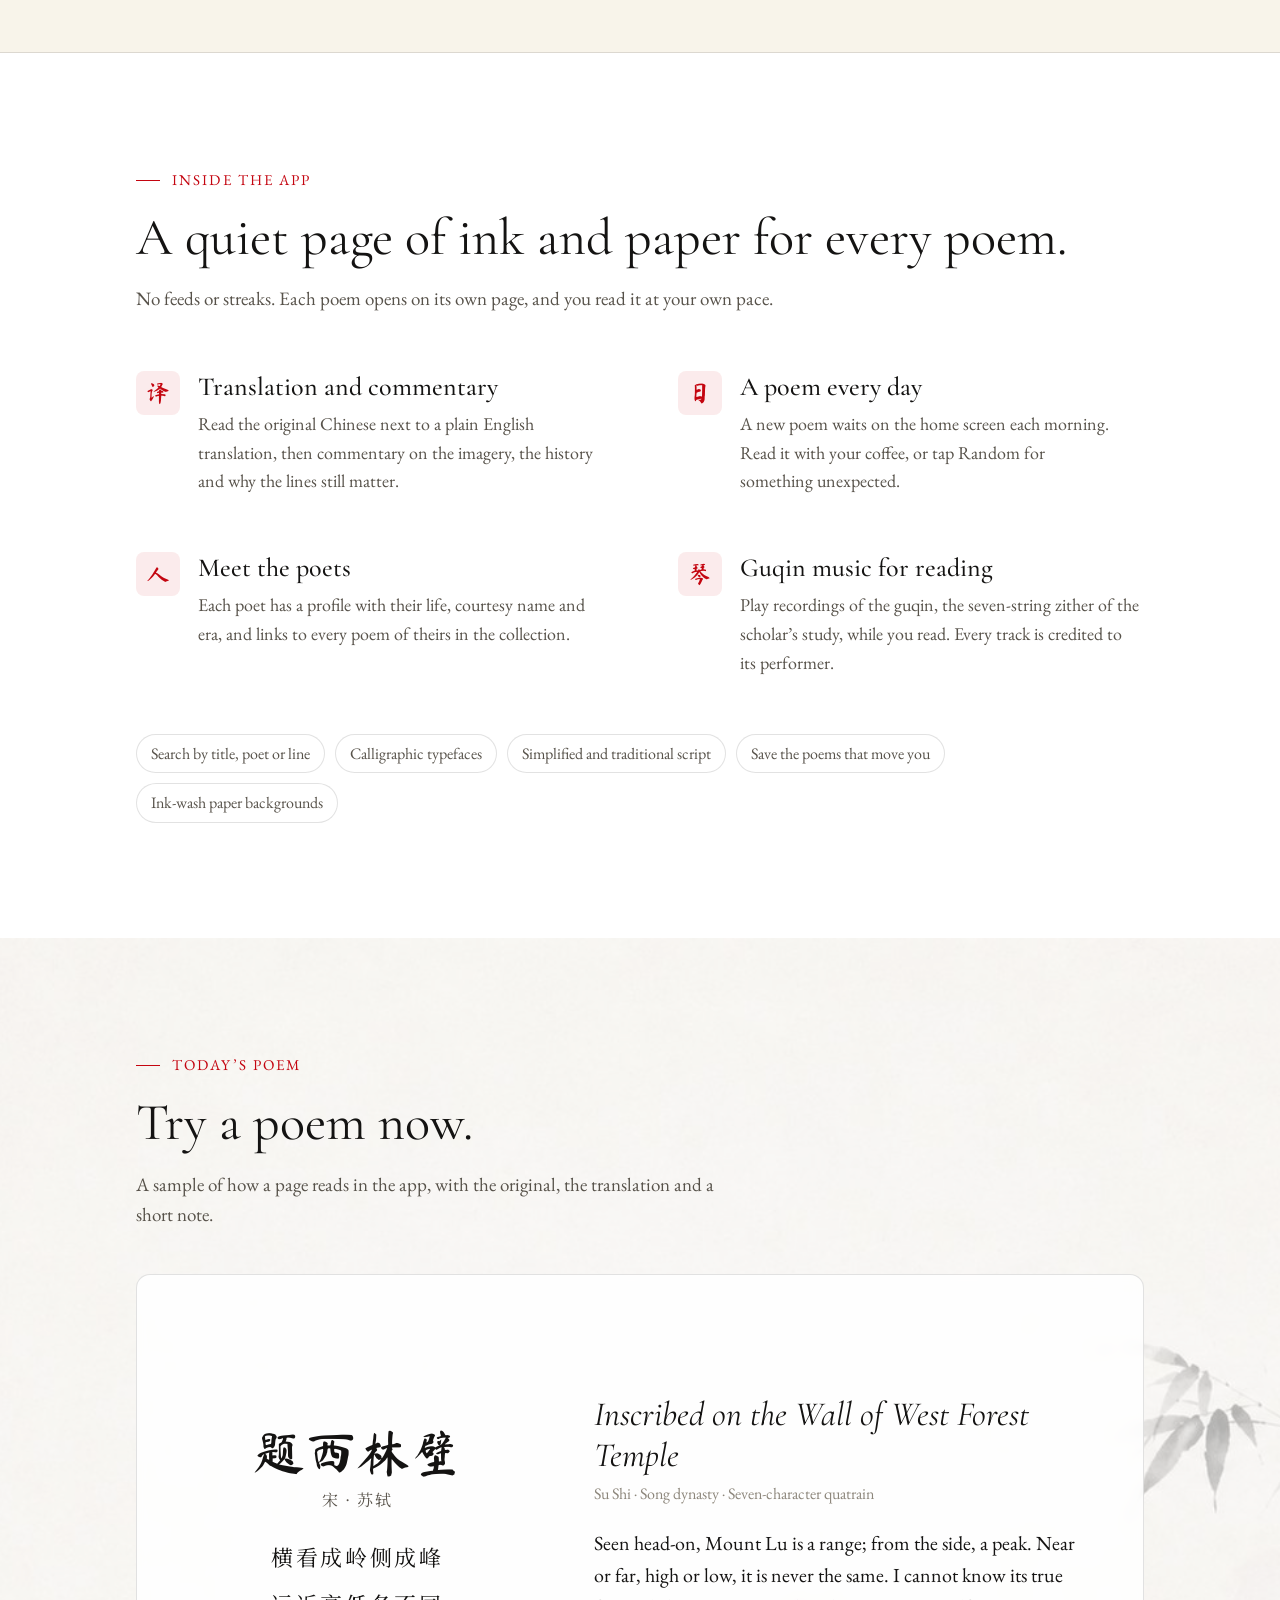
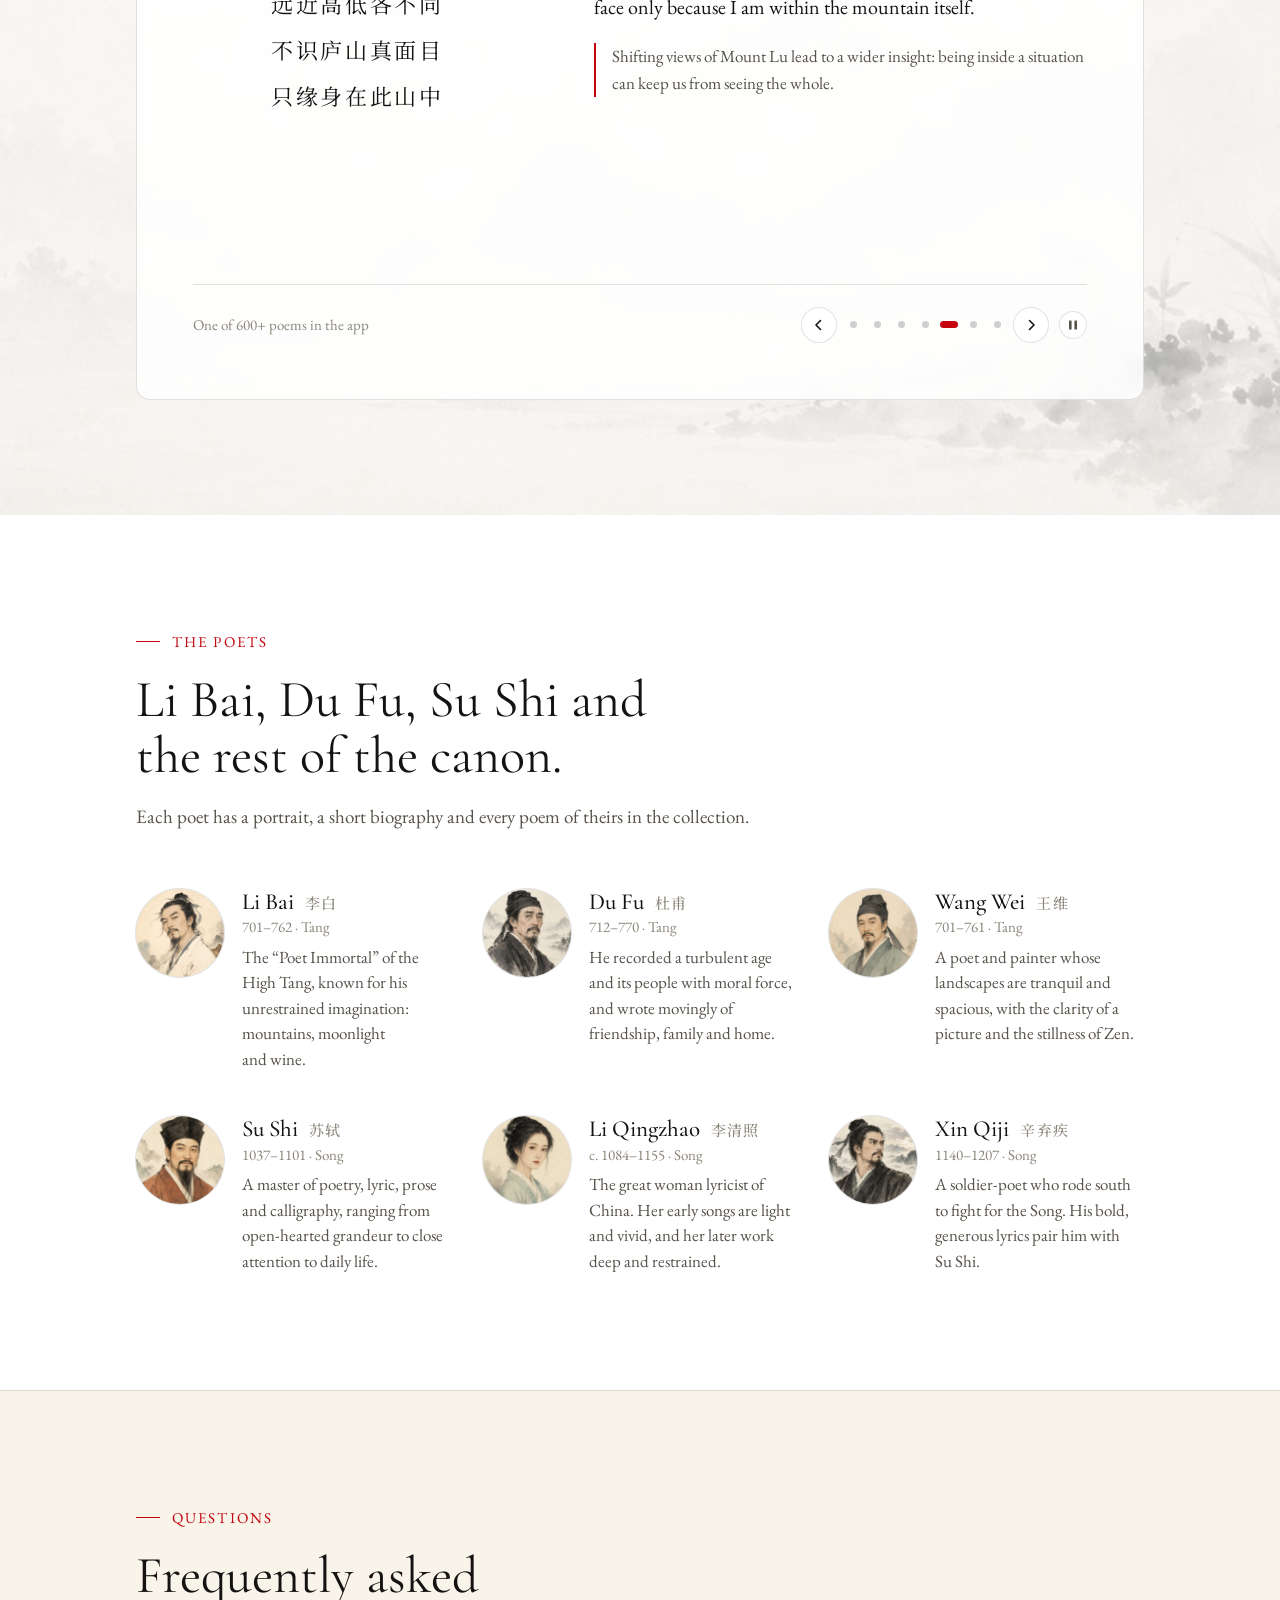
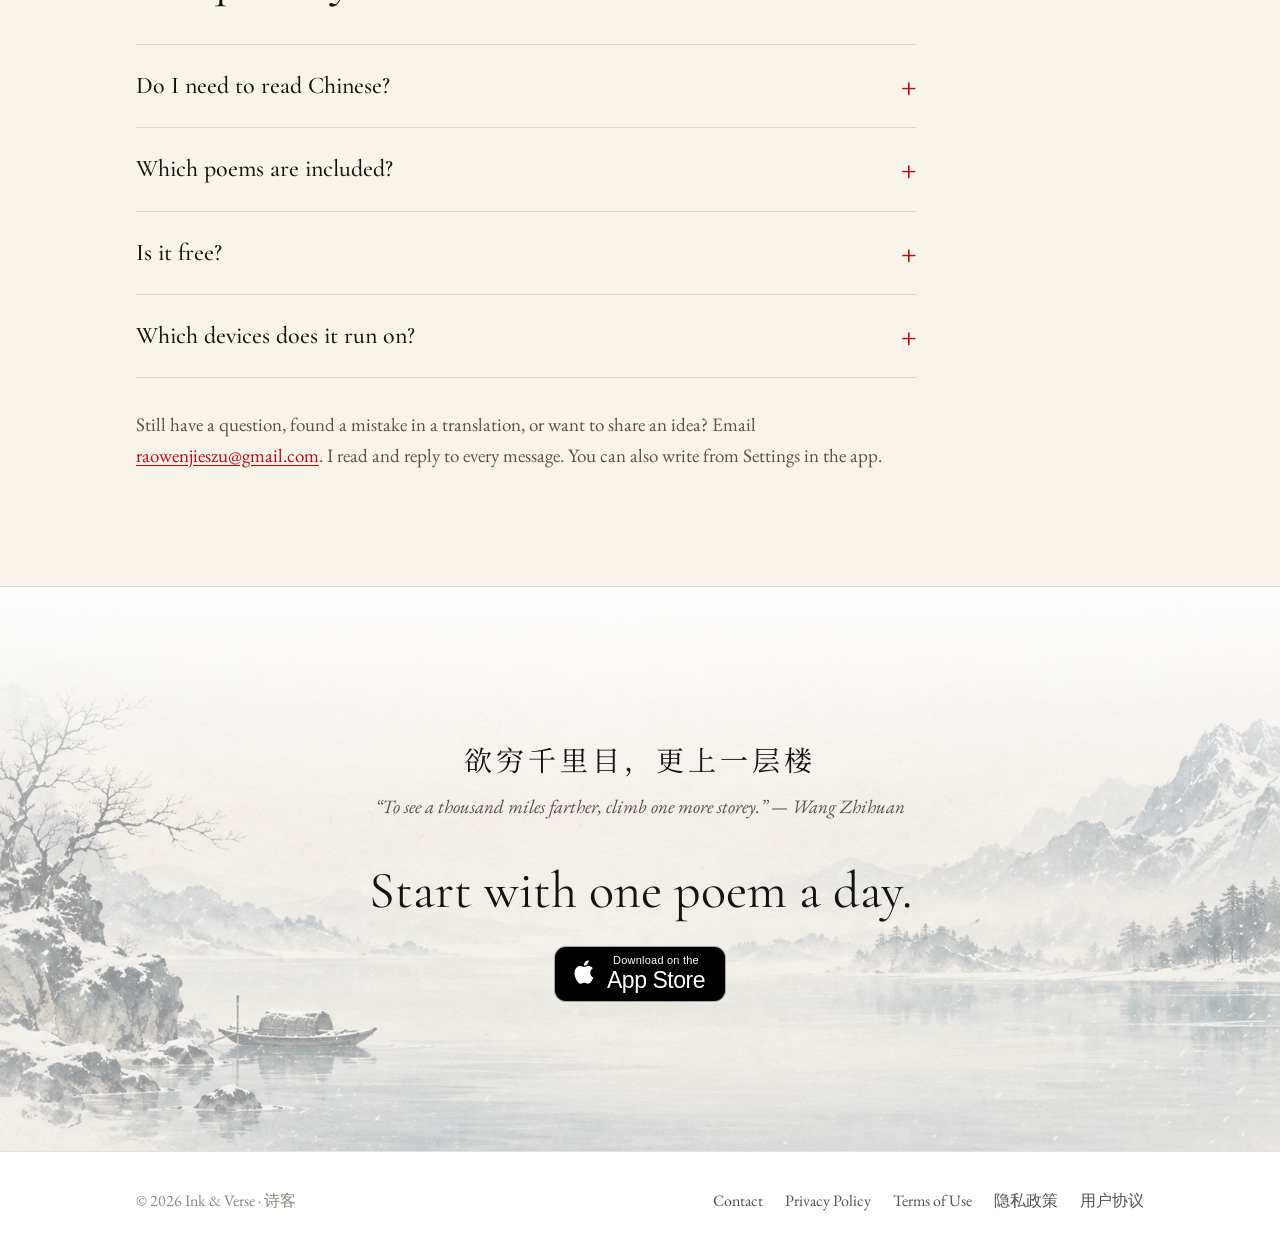
==== commit df839598: "Landing page: poem carousel, 60fps demo recordings, contact email" ====
--- a/docs/index.html
+++ b/docs/index.html
@@ -455,26 +455,41 @@
   .d-en .by { color: var(--faint); font-size: 16px; margin-bottom: 20px; }
   .d-en .trans { font-size: 20px; line-height: 1.6; margin-bottom: 20px; text-wrap: pretty; }
   .d-en .note { color: var(--muted); font-size: 17px; border-left: 2px solid var(--cinnabar); padding-left: 16px; text-wrap: pretty; }
-  .d-actions { display: flex; align-items: center; gap: 14px; margin-top: 26px; }
-  .shuffle {
-    font: inherit;
-    font-size: 16px;
-    color: var(--cinnabar);
-    background: transparent;
-    border: 1px solid rgba(196, 5, 16, 0.3);
-    border-radius: 999px;
-    padding: 8px 18px;
+  /* Carousel controls, spanning both columns under the poem */
+  .d-nav {
+    grid-column: 1 / -1;
+    display: flex;
+    align-items: center;
+    justify-content: space-between;
+    gap: 16px;
+    padding-top: 22px;
+    border-top: 1px solid var(--rule);
+  }
+  .d-nav small { color: var(--faint); font-size: 15px; }
+  .d-controls { display: flex; align-items: center; gap: 4px; }
+  .d-dots { display: flex; align-items: center; }
+  .arrow {
+    width: 36px;
+    height: 36px;
+    border: 1px solid var(--rule);
+    border-radius: 50%;
+    background: rgba(255, 255, 255, 0.8);
+    color: var(--ink);
     cursor: pointer;
-    transition: background-color 0.2s, color 0.2s;
-  }
-  .shuffle:hover { background: var(--cinnabar); color: #fff; }
-  .d-actions small { color: var(--faint); font-size: 15px; }
+    display: grid;
+    place-items: center;
+    transition: background-color 0.2s, color 0.2s, border-color 0.2s;
+  }
+  .arrow:hover { background: var(--cinnabar); border-color: var(--cinnabar); color: #fff; }
+  .arrow svg { width: 14px; height: 14px; }
+  .d-controls .pause { margin-left: 6px; }
   /* Every poem is stacked in the same grid cell, so the card is always as tall
      as the longest poem and never jumps when the poem changes. */
   .d-stack { display: grid; }
-  .d-stack > * { grid-area: 1 / 1; transition: opacity 0.35s ease, visibility 0.35s; }
+  .d-stack > * { grid-area: 1 / 1; transition: opacity 0.5s ease, transform 0.5s ease, visibility 0.5s; }
   .d-stack > .off { opacity: 0; visibility: hidden; }
   .d-han .d-stack > * { align-self: center; }
+  .daily-card { touch-action: pan-y; }
 
   /* Poets */
   .poets {
@@ -517,6 +532,8 @@
   summary::after { content: "+"; font-family: var(--serif); color: var(--cinnabar); font-size: 26px; line-height: 1; transition: transform 0.2s; }
   details[open] summary::after { transform: rotate(45deg); }
   details p { color: var(--muted); padding: 0 0 24px; max-width: 38em; }
+  .faq-contact { max-width: 780px; margin-top: 32px; color: var(--muted); text-wrap: pretty; }
+  .faq-contact a { color: var(--cinnabar); text-underline-offset: 3px; overflow-wrap: anywhere; }
 
   /* Closing CTA */
   .closing {
@@ -567,6 +584,9 @@
     html { scroll-behavior: auto; }
     .dapple { animation: none; }
     .d-stack > * { transition: none; }
+  }
+  @media (max-width: 560px) {
+    .d-nav { flex-direction: column-reverse; gap: 12px; }
   }
 </style>
 </head>
@@ -713,7 +733,7 @@
       <h2 id="daily-title">Try a poem now.</h2>
       <p class="section-lede">A sample of how a page reads in the app, with the original, the translation and a short note.</p>
 
-      <div class="daily-card">
+      <div class="daily-card" id="daily-card" role="region" aria-roledescription="carousel" aria-label="Sample poems">
         <div class="d-han" lang="zh-Hans">
           <div class="d-stack" id="d-han">
             <div>
@@ -724,7 +744,7 @@
           </div>
         </div>
         <div class="d-en">
-          <div class="d-stack" id="d-en" aria-live="polite">
+          <div class="d-stack" id="d-en" aria-live="off">
             <div>
               <h3>Bamboo Lodge</h3>
               <p class="by">Wang Wei · Tang dynasty · Five-character quatrain</p>
@@ -732,9 +752,20 @@
               <p class="note">Bamboo, music, a whistle, and moonlight create a quiet world complete in itself. The speaker is alone but not bereft: the moon becomes a companion.</p>
             </div>
           </div>
-          <div class="d-actions">
-            <button class="shuffle" type="button" id="shuffle">Another poem</button>
-            <small>One of 600+ in the app</small>
+        </div>
+        <div class="d-nav">
+          <small>One of 600+ poems in the app</small>
+          <div class="d-controls">
+            <button class="arrow" type="button" id="d-prev" aria-label="Previous poem">
+              <svg viewBox="0 0 14 14" aria-hidden="true"><path d="M8.5 2.5 4 7l4.5 4.5" fill="none" stroke="currentColor" stroke-width="1.6" stroke-linecap="round" stroke-linejoin="round"/></svg>
+            </button>
+            <div class="d-dots" id="d-dots"></div>
+            <button class="arrow" type="button" id="d-next" aria-label="Next poem">
+              <svg viewBox="0 0 14 14" aria-hidden="true"><path d="M5.5 2.5 10 7l-4.5 4.5" fill="none" stroke="currentColor" stroke-width="1.6" stroke-linecap="round" stroke-linejoin="round"/></svg>
+            </button>
+            <button class="pause" type="button" id="d-pause" aria-label="Pause the poems">
+              <svg viewBox="0 0 10 10" aria-hidden="true"><rect x="1" y="0.5" width="2.6" height="9" rx="0.6" fill="currentColor"/><rect x="6.4" y="0.5" width="2.6" height="9" rx="0.6" fill="currentColor"/></svg>
+            </button>
           </div>
         </div>
       </div>
@@ -822,6 +853,7 @@
           <p>Ink &amp; Verse is an iPhone app, available on the App Store.</p>
         </details>
       </div>
+      <p class="faq-contact" id="contact">Still have a question, found a mistake in a translation, or want to share an idea? Email <a href="mailto:raowenjieszu@gmail.com?subject=Ink%20%26%20Verse">raowenjieszu@gmail.com</a>. I read and reply to every message. You can also write from Settings in the app.</p>
     </div>
   </section>
 
@@ -843,7 +875,8 @@
 <footer>
   <div class="wrap foot">
     <p>&copy; 2026 Ink &amp; Verse <span lang="zh-Hans">· 诗客</span></p>
-    <nav aria-label="Legal">
+    <nav aria-label="Legal and contact">
+      <a href="mailto:raowenjieszu@gmail.com?subject=Ink%20%26%20Verse">Contact</a>
       <a href="privacy-en.html">Privacy Policy</a>
       <a href="terms-en.html">Terms of Use</a>
       <a href="privacy.html" lang="zh-Hans">隐私政策</a>
@@ -916,24 +949,110 @@
       enStack.appendChild(e);
     });
 
-    function show(i) {
-      [hanStack, enStack].forEach(function (stack) {
-        Array.prototype.forEach.call(stack.children, function (slide, k) {
-          slide.classList.toggle("off", k !== i);
+    var slides = [hanStack.children, enStack.children];
+    var count = poems.length, index = 0, paused = false, hover = false, visible = true, timer = null;
+    var DELAY = 9000, SHIFT = 40;
+    var dotsBox = $("d-dots"), pauseBtn = $("d-pause"), card = $("daily-card");
+    var reduce = window.matchMedia && window.matchMedia("(prefers-reduced-motion: reduce)").matches;
+
+    var dots = poems.map(function (p, i) {
+      var b = el("button", "dot");
+      b.type = "button";
+      b.setAttribute("aria-label", "Poem " + (i + 1) + ": " + p.et);
+      b.addEventListener("click", function () { show(i, i > index ? 1 : -1, true); });
+      dotsBox.appendChild(b);
+      return b;
+    });
+
+    // Slide the new poem in from one side while the old one leaves the other way.
+    function show(i, dir, fromUser) {
+      i = (i + count) % count;
+      slides.forEach(function (list) {
+        Array.prototype.forEach.call(list, function (slide, k) {
+          if (k === i) {
+            if (!reduce && dir && k !== index) {
+              slide.style.transition = "none";
+              slide.style.transform = "translateX(" + dir * SHIFT + "px)";
+              void slide.offsetWidth;
+              slide.style.transition = "";
+            }
+            slide.classList.remove("off");
+            slide.style.transform = "";
+            slide.removeAttribute("aria-hidden");
+          } else {
+            if (k === index && dir && !reduce) slide.style.transform = "translateX(" + -dir * SHIFT + "px)";
+            slide.classList.add("off");
+            slide.setAttribute("aria-hidden", "true");
+          }
         });
       });
+      index = i;
+      dots.forEach(function (d, k) { d.setAttribute("aria-current", k === i ? "true" : "false"); });
+      enStack.setAttribute("aria-live", fromUser ? "polite" : "off");
+      schedule();
     }
 
-    // Same poem for everyone on a given day, like the app's Poem of the Day.
+    function schedule() {
+      clearTimeout(timer);
+      if (!paused && !hover && visible) timer = setTimeout(function () { show(index + 1, 1); }, DELAY);
+    }
+
+    function setPaused(value) {
+      paused = value;
+      pauseBtn.setAttribute("aria-label", paused ? "Play the poems" : "Pause the poems");
+      pauseBtn.innerHTML = paused
+        ? '<svg viewBox="0 0 10 10" aria-hidden="true"><path d="M2 0.8v8.4L9.2 5z" fill="currentColor"/></svg>'
+        : '<svg viewBox="0 0 10 10" aria-hidden="true"><rect x="1" y="0.5" width="2.6" height="9" rx="0.6" fill="currentColor"/><rect x="6.4" y="0.5" width="2.6" height="9" rx="0.6" fill="currentColor"/></svg>';
+      schedule();
+    }
+
+    $("d-prev").addEventListener("click", function () { show(index - 1, -1, true); });
+    $("d-next").addEventListener("click", function () { show(index + 1, 1, true); });
+    pauseBtn.addEventListener("click", function () { setPaused(!paused); });
+
+    // Hold still while someone is reading or using the controls.
+    card.addEventListener("mouseenter", function () { hover = true; schedule(); });
+    card.addEventListener("mouseleave", function () { hover = false; schedule(); });
+    card.addEventListener("focusin", function () { hover = true; schedule(); });
+    card.addEventListener("focusout", function (e) {
+      if (!card.contains(e.relatedTarget)) { hover = false; schedule(); }
+    });
+    card.addEventListener("keydown", function (e) {
+      if (e.key === "ArrowLeft") show(index - 1, -1, true);
+      else if (e.key === "ArrowRight") show(index + 1, 1, true);
+    });
+
+    // Swipe on touch screens.
+    var startX = null, startY = 0;
+    card.addEventListener("touchstart", function (e) {
+      startX = e.touches[0].clientX; startY = e.touches[0].clientY;
+    }, { passive: true });
+    card.addEventListener("touchend", function (e) {
+      if (startX === null) return;
+      var dx = e.changedTouches[0].clientX - startX, dy = e.changedTouches[0].clientY - startY;
+      startX = null;
+      if (Math.abs(dx) > 40 && Math.abs(dx) > Math.abs(dy)) {
+        if (dx < 0) show(index + 1, 1, true); else show(index - 1, -1, true);
+      }
+    }, { passive: true });
+
+    if ("IntersectionObserver" in window) {
+      new IntersectionObserver(function (entries) {
+        visible = entries[0].isIntersecting;
+        schedule();
+      }, { threshold: 0.3 }).observe(card);
+    }
+    document.addEventListener("visibilitychange", function () {
+      visible = !document.hidden;
+      schedule();
+    });
+
+    // Start on the same poem for everyone on a given day, like the app's Poem of the Day.
     var start = new Date(new Date().getFullYear(), 0, 0);
     var day = Math.floor((new Date() - start) / 86400000);
-    var index = day % poems.length;
-    show(index);
-
-    $("shuffle").addEventListener("click", function () {
-      index = (index + 1) % poems.length;
-      show(index);
-    });
+    index = day % count;
+    show(index, 0);
+    if (reduce) setPaused(true);
   })();
 
   // Hero demo: cycle through the screen recordings inside the phone.
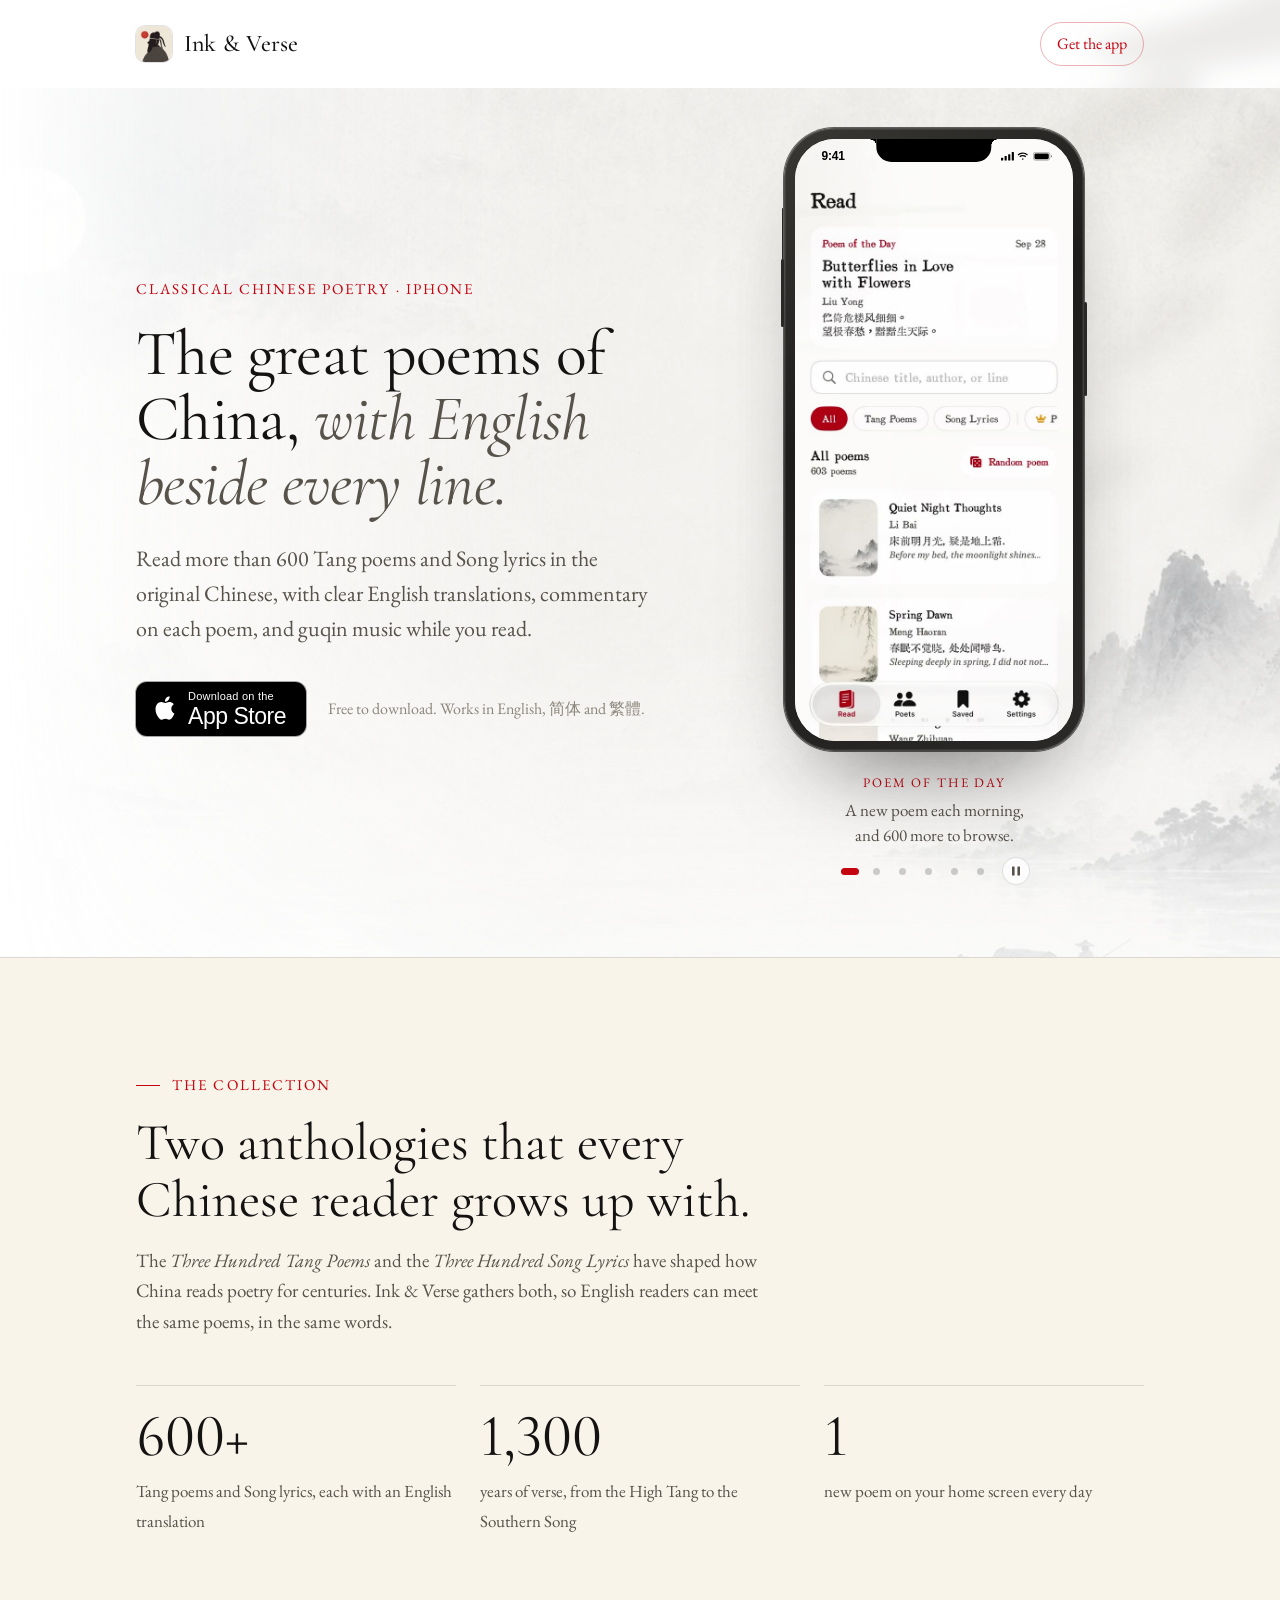
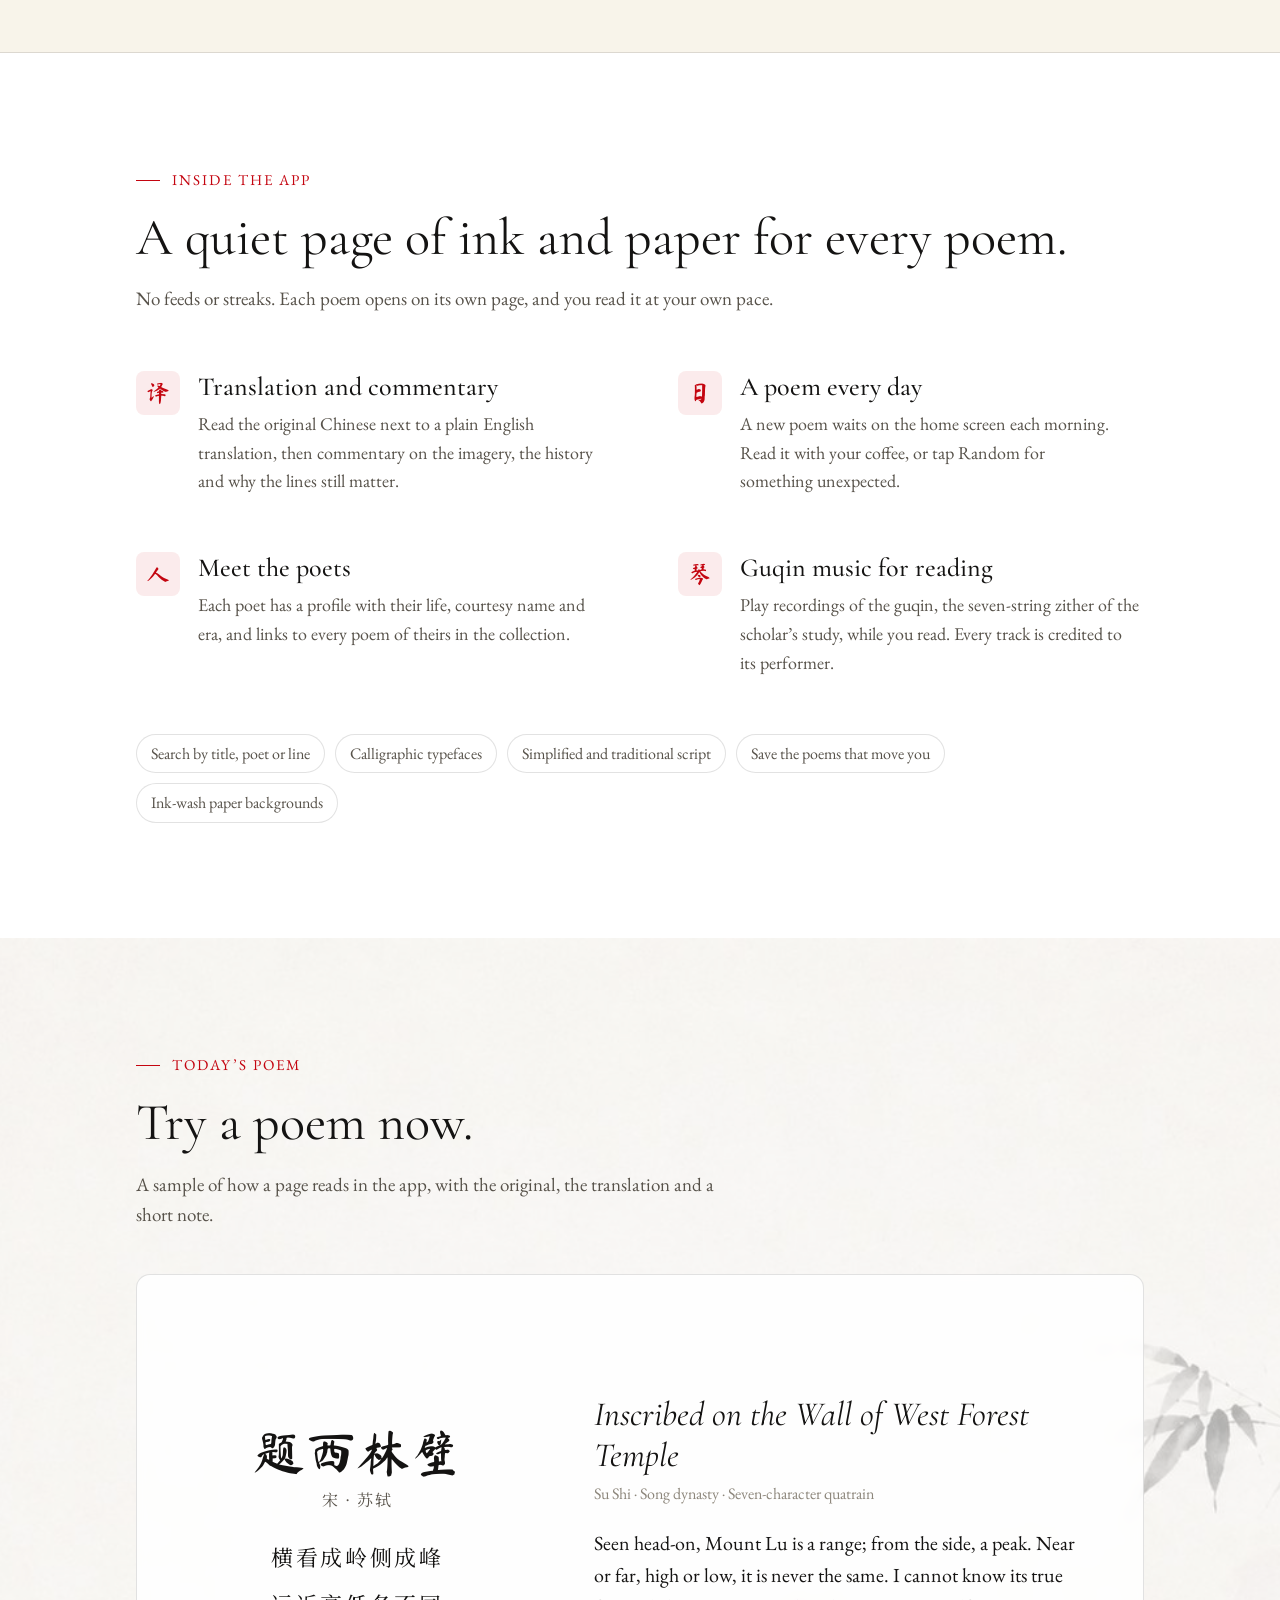
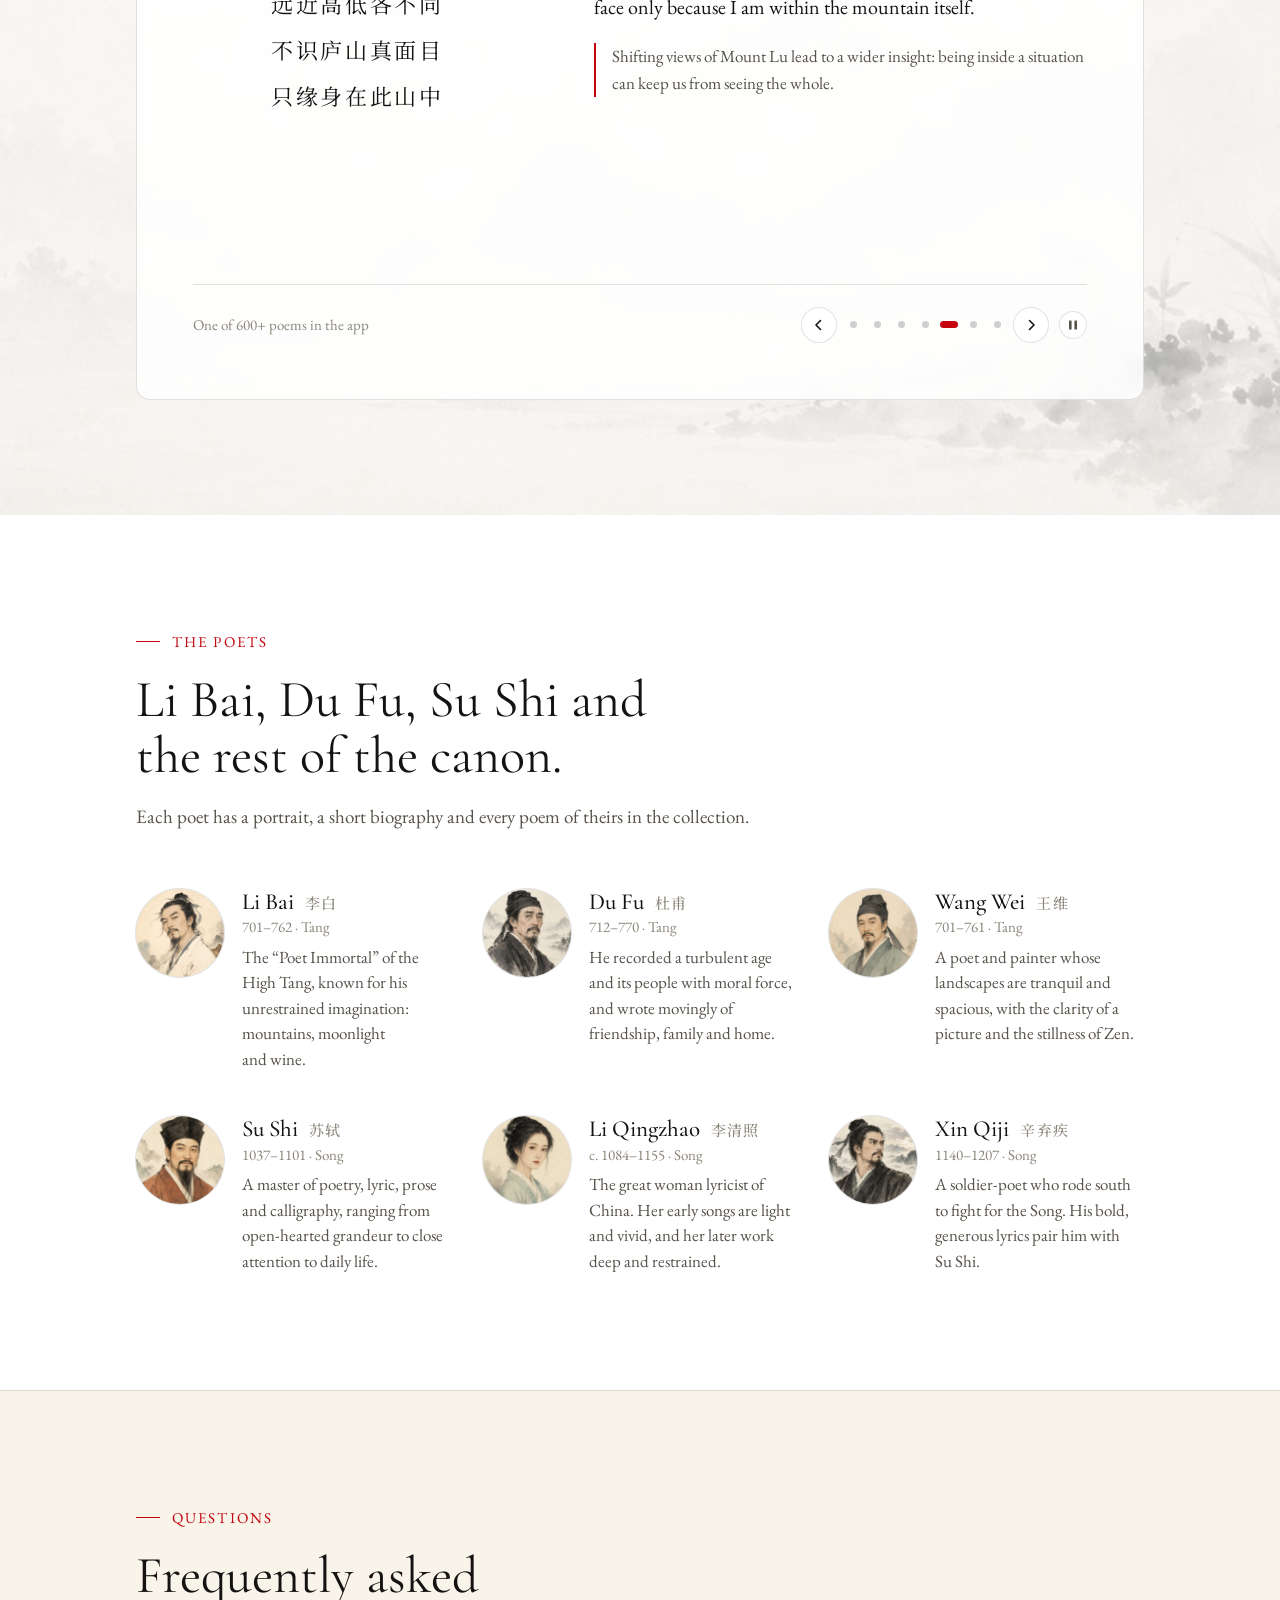
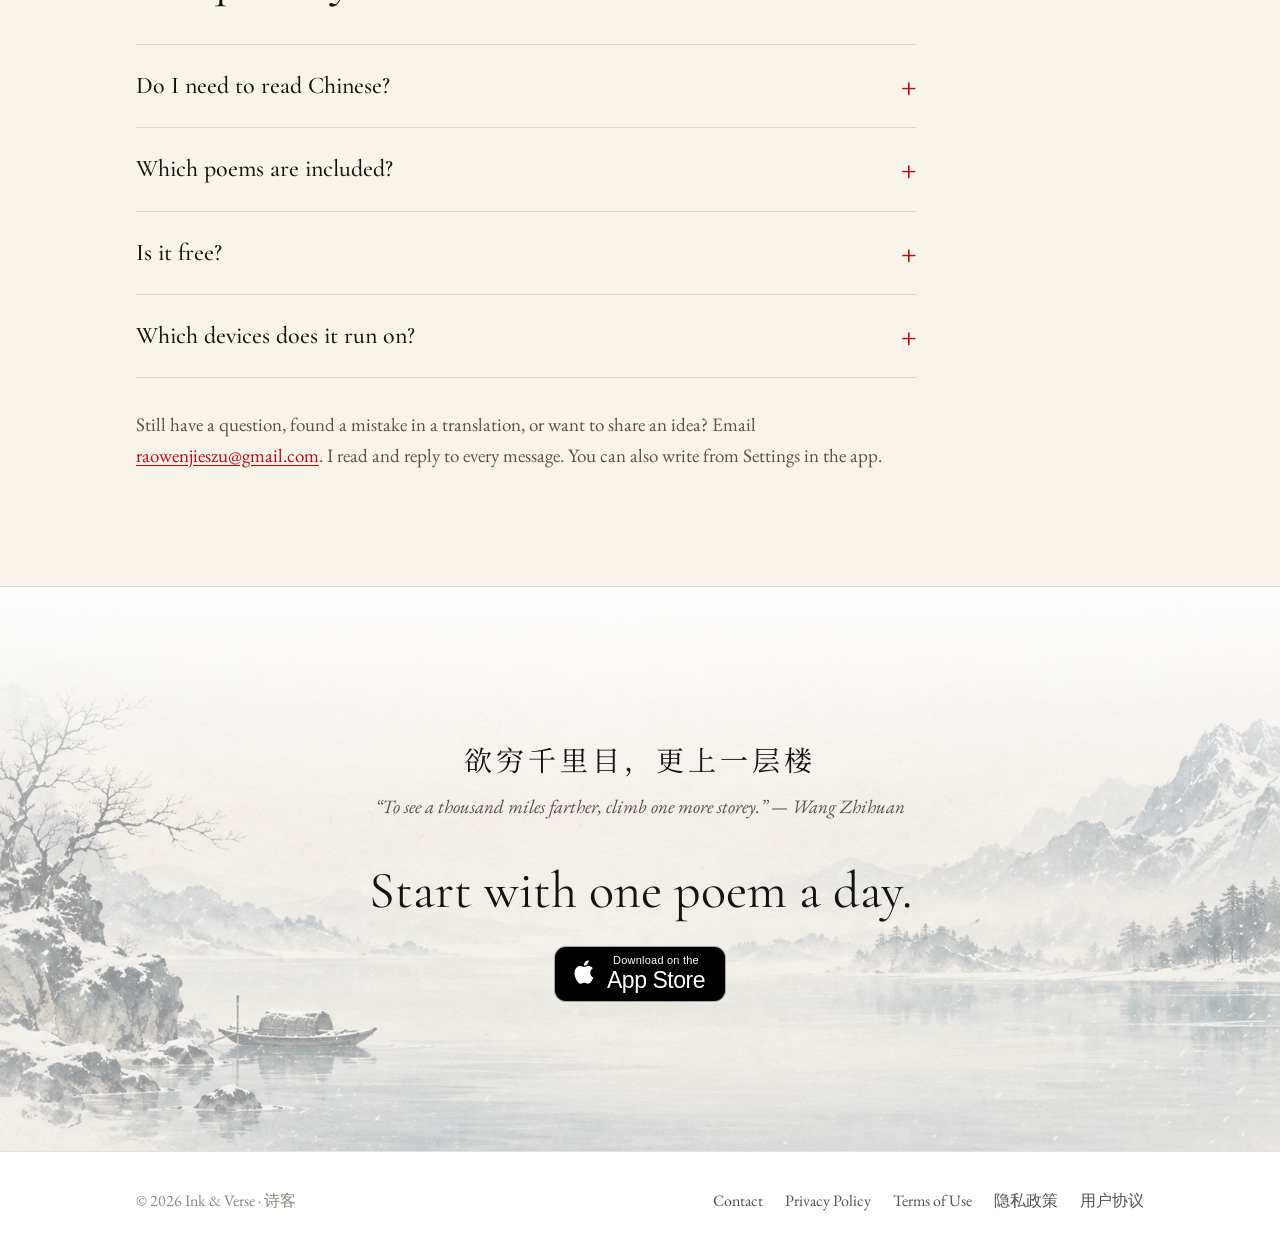
==== commit 77cf6116: "Landing page: drop settings clip from hero demo" ====
--- a/docs/index.html
+++ b/docs/index.html
@@ -642,7 +642,6 @@
             <video muted playsinline preload="none" poster="assets/demo/poet.jpg" data-src="assets/demo/poet.mp4" aria-hidden="true"></video>
             <video muted playsinline preload="none" poster="assets/demo/saved.jpg" data-src="assets/demo/saved.mp4" aria-hidden="true"></video>
             <video muted playsinline preload="none" poster="assets/demo/vertical.jpg" data-src="assets/demo/vertical.mp4" aria-hidden="true"></video>
-            <video muted playsinline preload="none" poster="assets/demo/settings.jpg" data-src="assets/demo/settings.mp4" aria-hidden="true"></video>
             <div class="statusbar" aria-hidden="true">
               <span>9:41</span>
               <span class="icons">
@@ -1066,8 +1065,7 @@
       ["The poets", "Portraits of the great poets of the Tang and Song."],
       ["Poet profiles", "Each poet’s life, and every poem of theirs in the collection."],
       ["Saved", "Keep the poems that move you, ready to reread."],
-      ["Vertical script", "Read a poem as it was written, on ink-wash paper."],
-      ["Make it yours", "Typefaces, papers, script and a personal seal."]
+      ["Vertical script", "Read a poem as it was written, on ink-wash paper."]
     ];
     var label = document.getElementById("demo-label");
     var text = document.getElementById("demo-text");
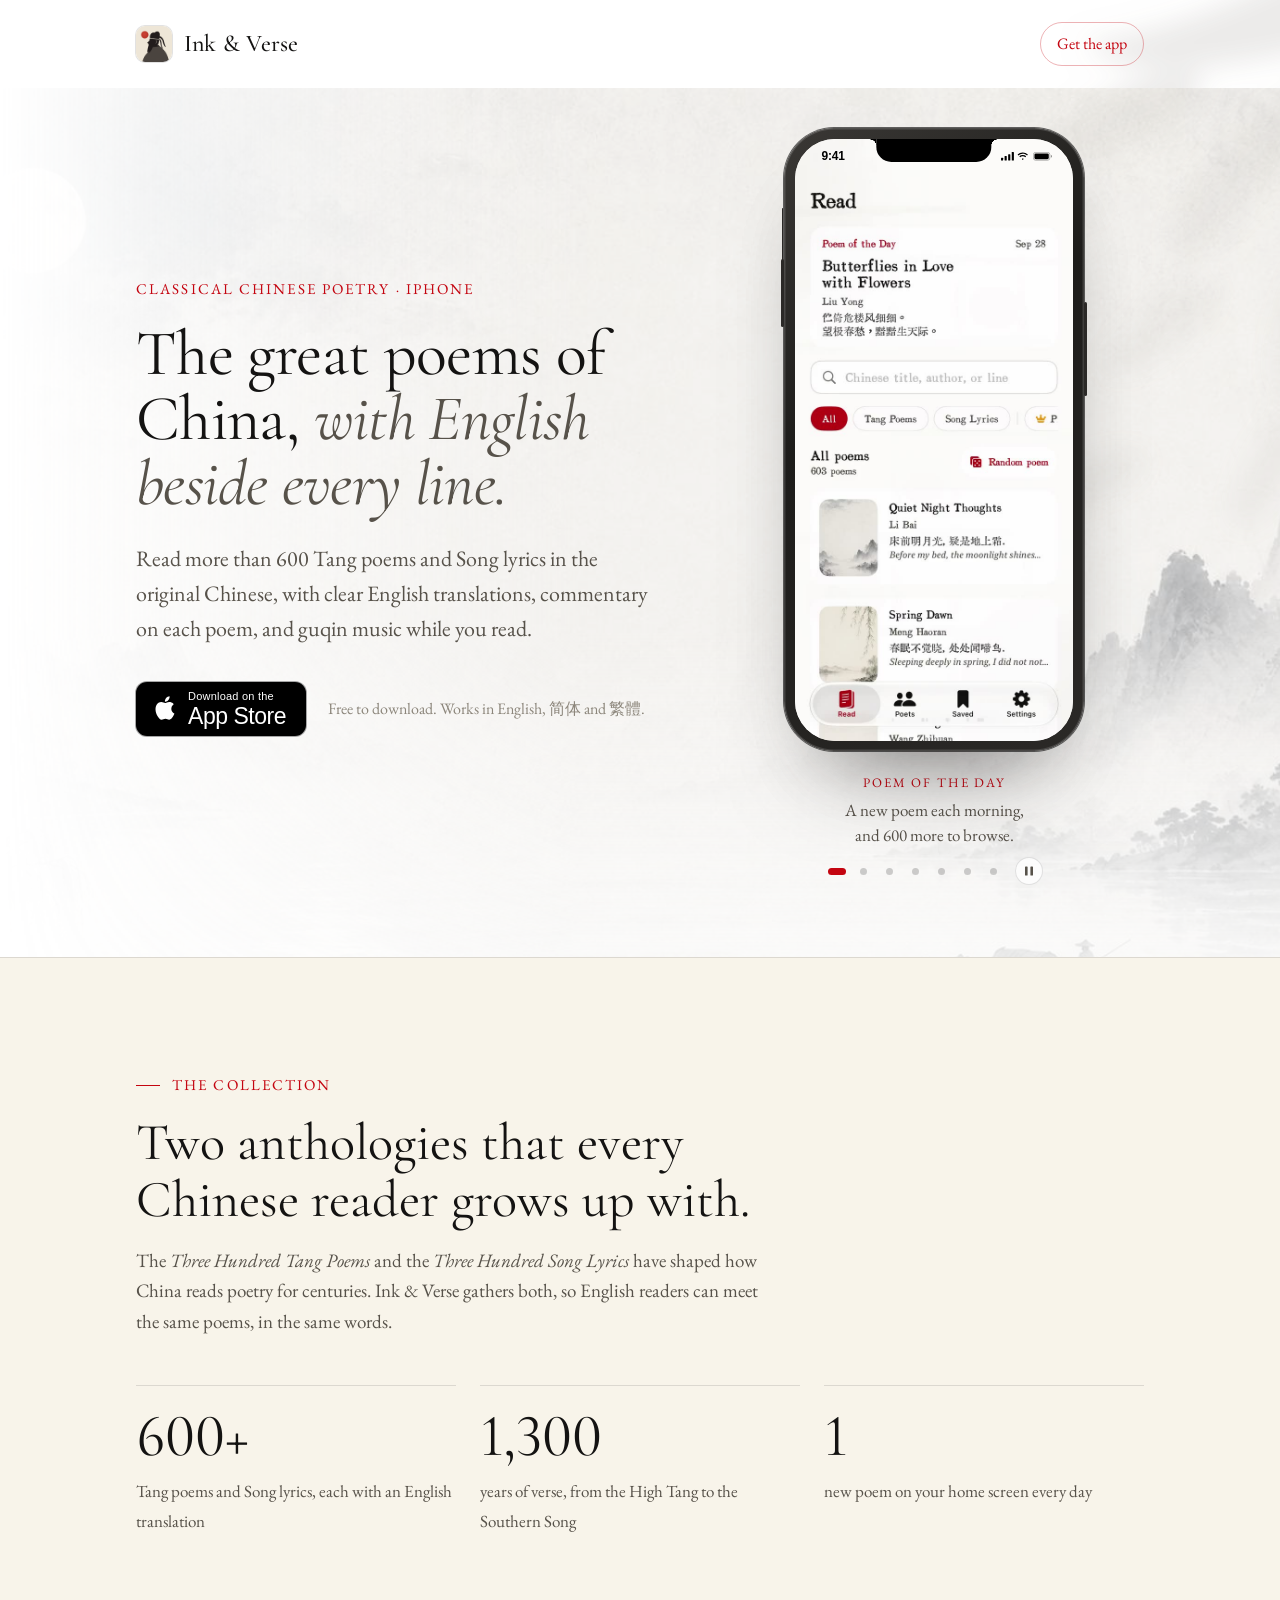
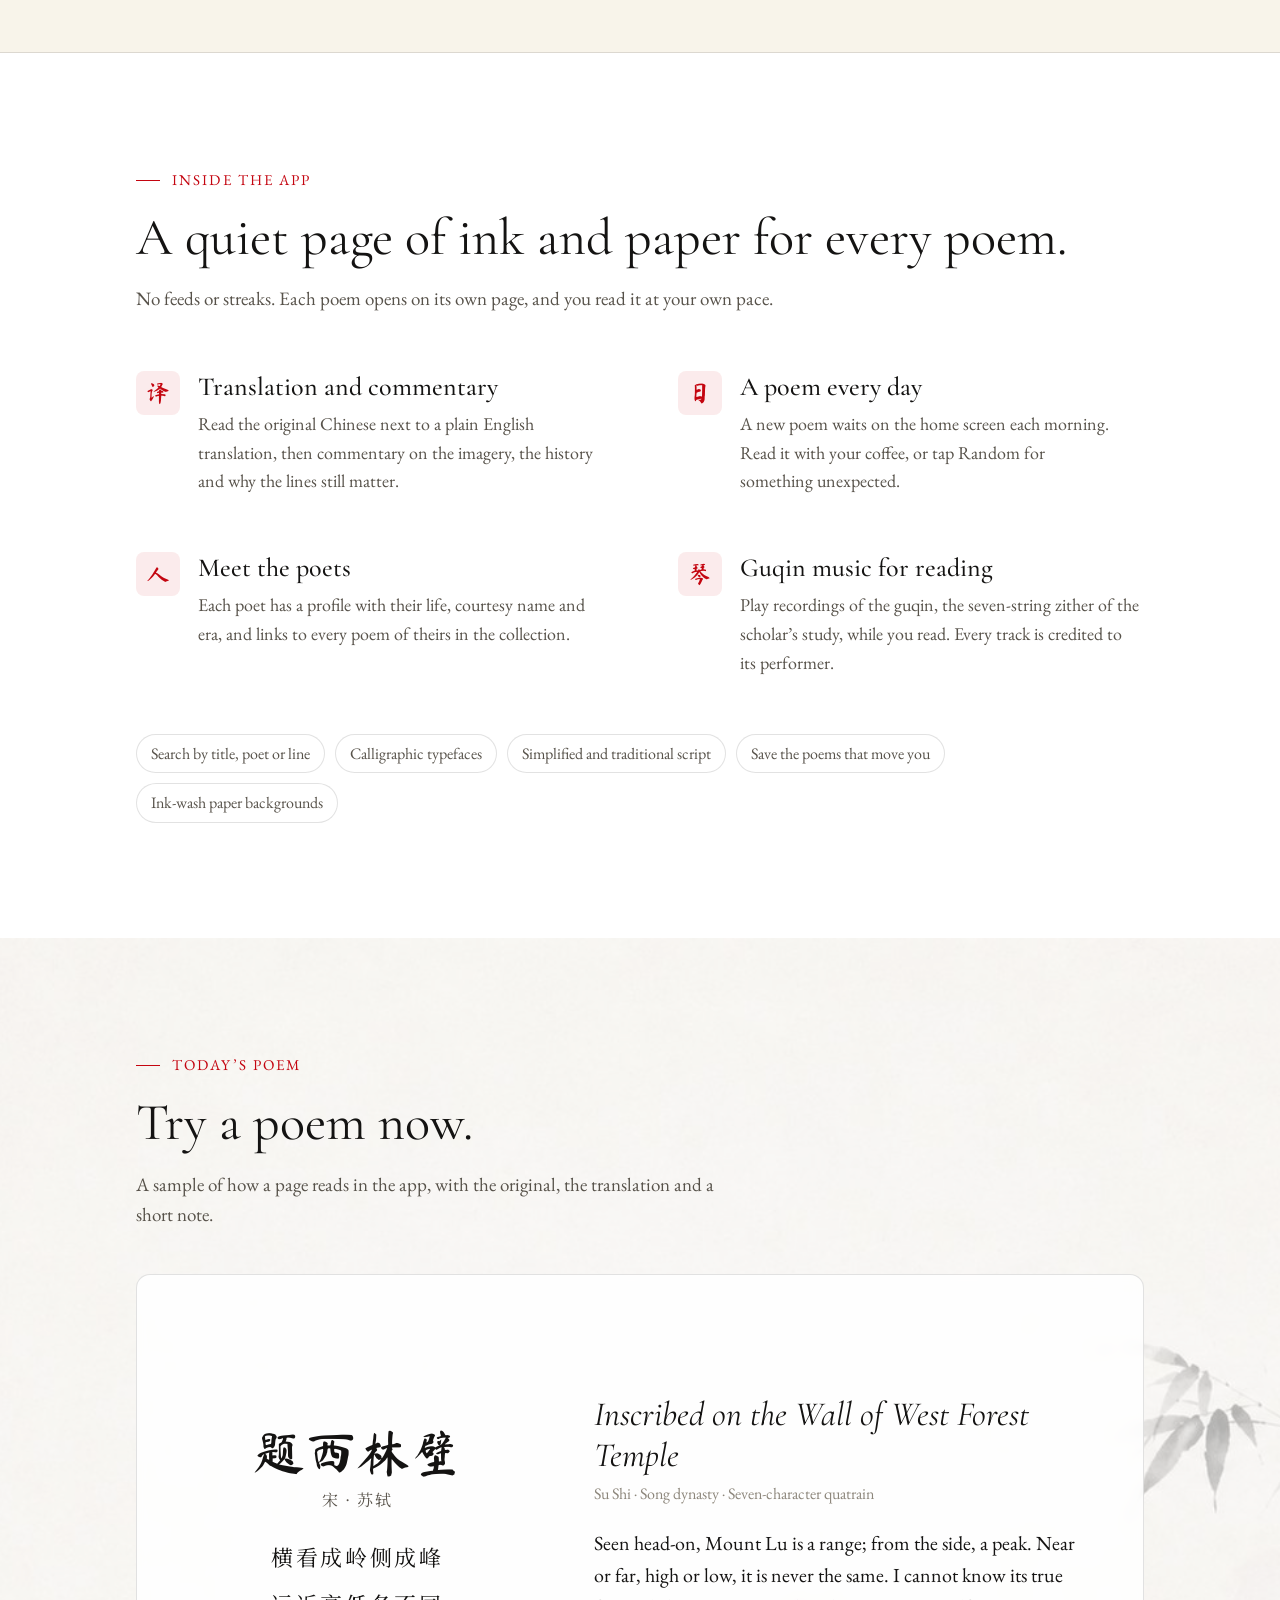
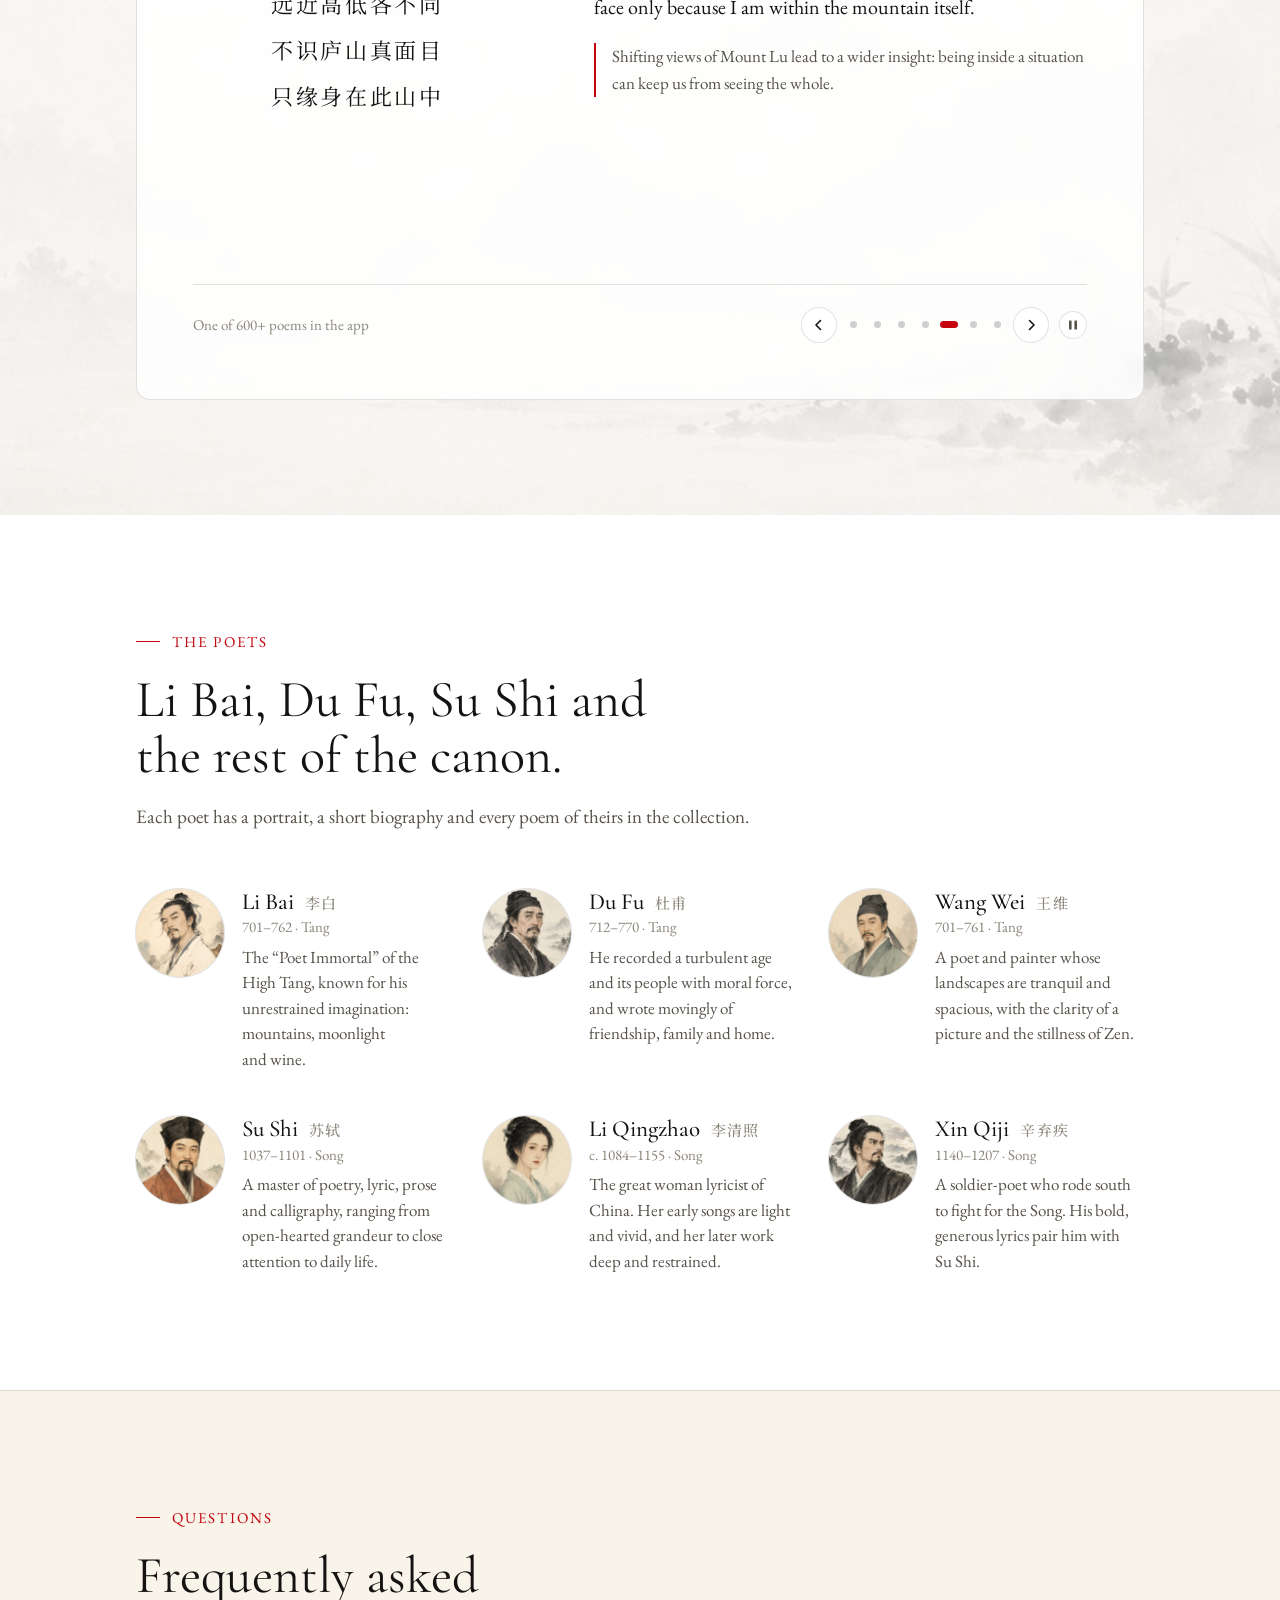
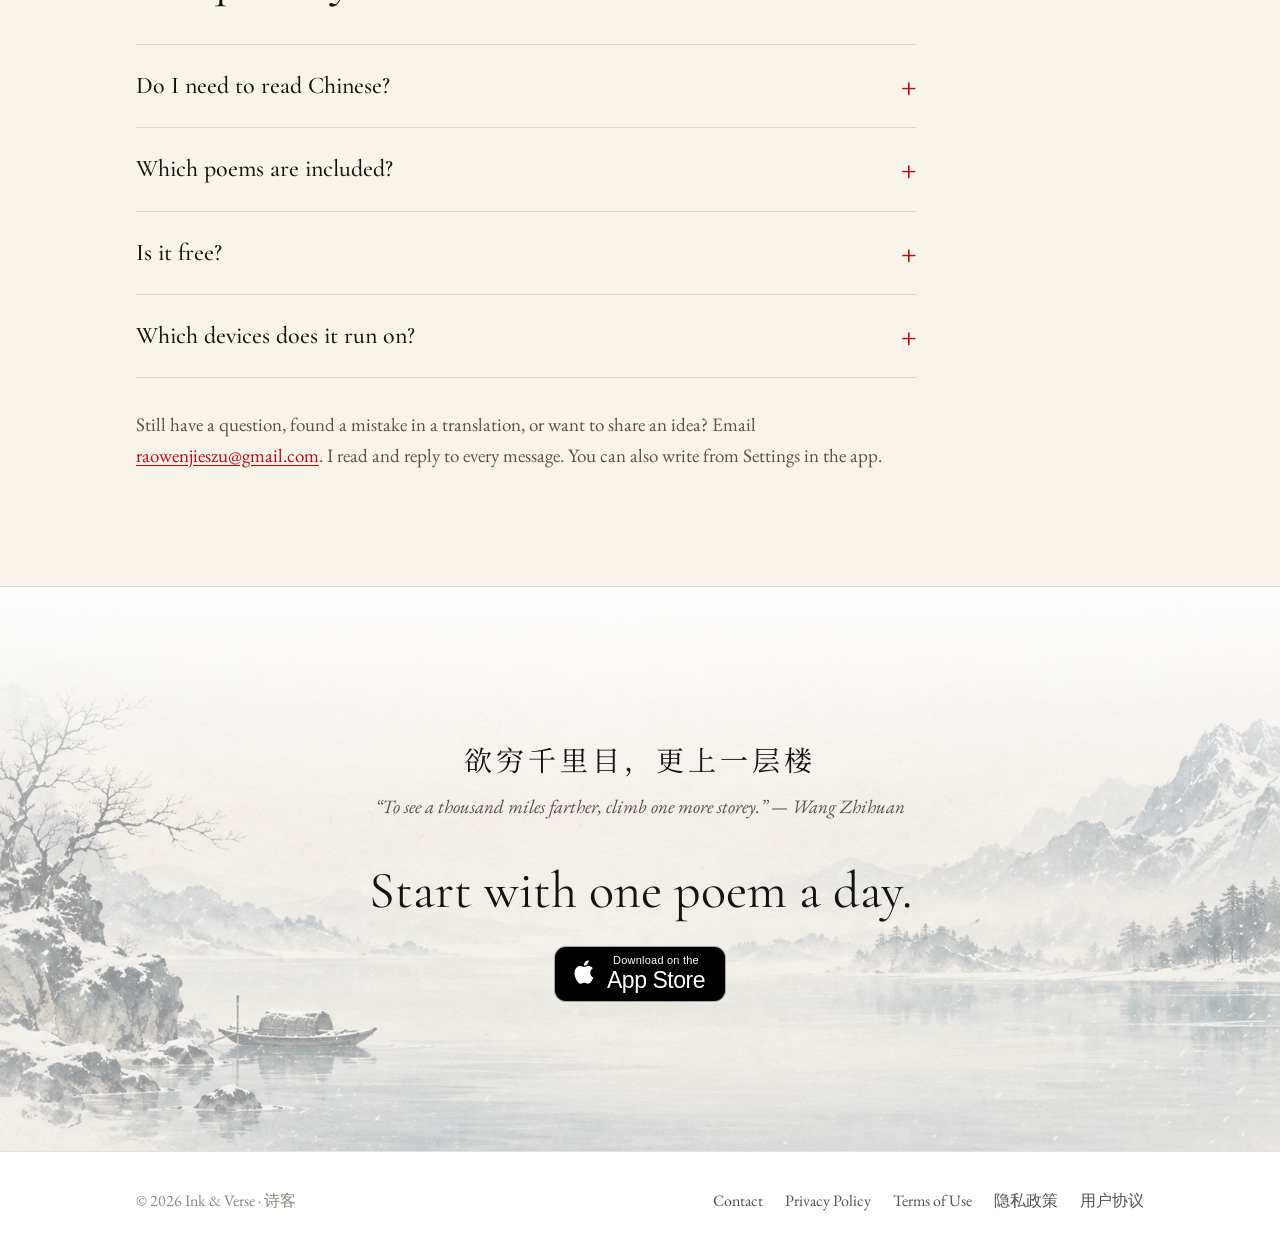
==== commit 7a31cb2c: "Landing page: restore settings clip in hero demo" ====
--- a/docs/index.html
+++ b/docs/index.html
@@ -642,6 +642,7 @@
             <video muted playsinline preload="none" poster="assets/demo/poet.jpg" data-src="assets/demo/poet.mp4" aria-hidden="true"></video>
             <video muted playsinline preload="none" poster="assets/demo/saved.jpg" data-src="assets/demo/saved.mp4" aria-hidden="true"></video>
             <video muted playsinline preload="none" poster="assets/demo/vertical.jpg" data-src="assets/demo/vertical.mp4" aria-hidden="true"></video>
+            <video muted playsinline preload="none" poster="assets/demo/settings.jpg" data-src="assets/demo/settings.mp4" aria-hidden="true"></video>
             <div class="statusbar" aria-hidden="true">
               <span>9:41</span>
               <span class="icons">
@@ -1065,7 +1066,8 @@
       ["The poets", "Portraits of the great poets of the Tang and Song."],
       ["Poet profiles", "Each poet’s life, and every poem of theirs in the collection."],
       ["Saved", "Keep the poems that move you, ready to reread."],
-      ["Vertical script", "Read a poem as it was written, on ink-wash paper."]
+      ["Vertical script", "Read a poem as it was written, on ink-wash paper."],
+      ["Make it yours", "Typefaces, papers, script and a personal seal."]
     ];
     var label = document.getElementById("demo-label");
     var text = document.getElementById("demo-text");
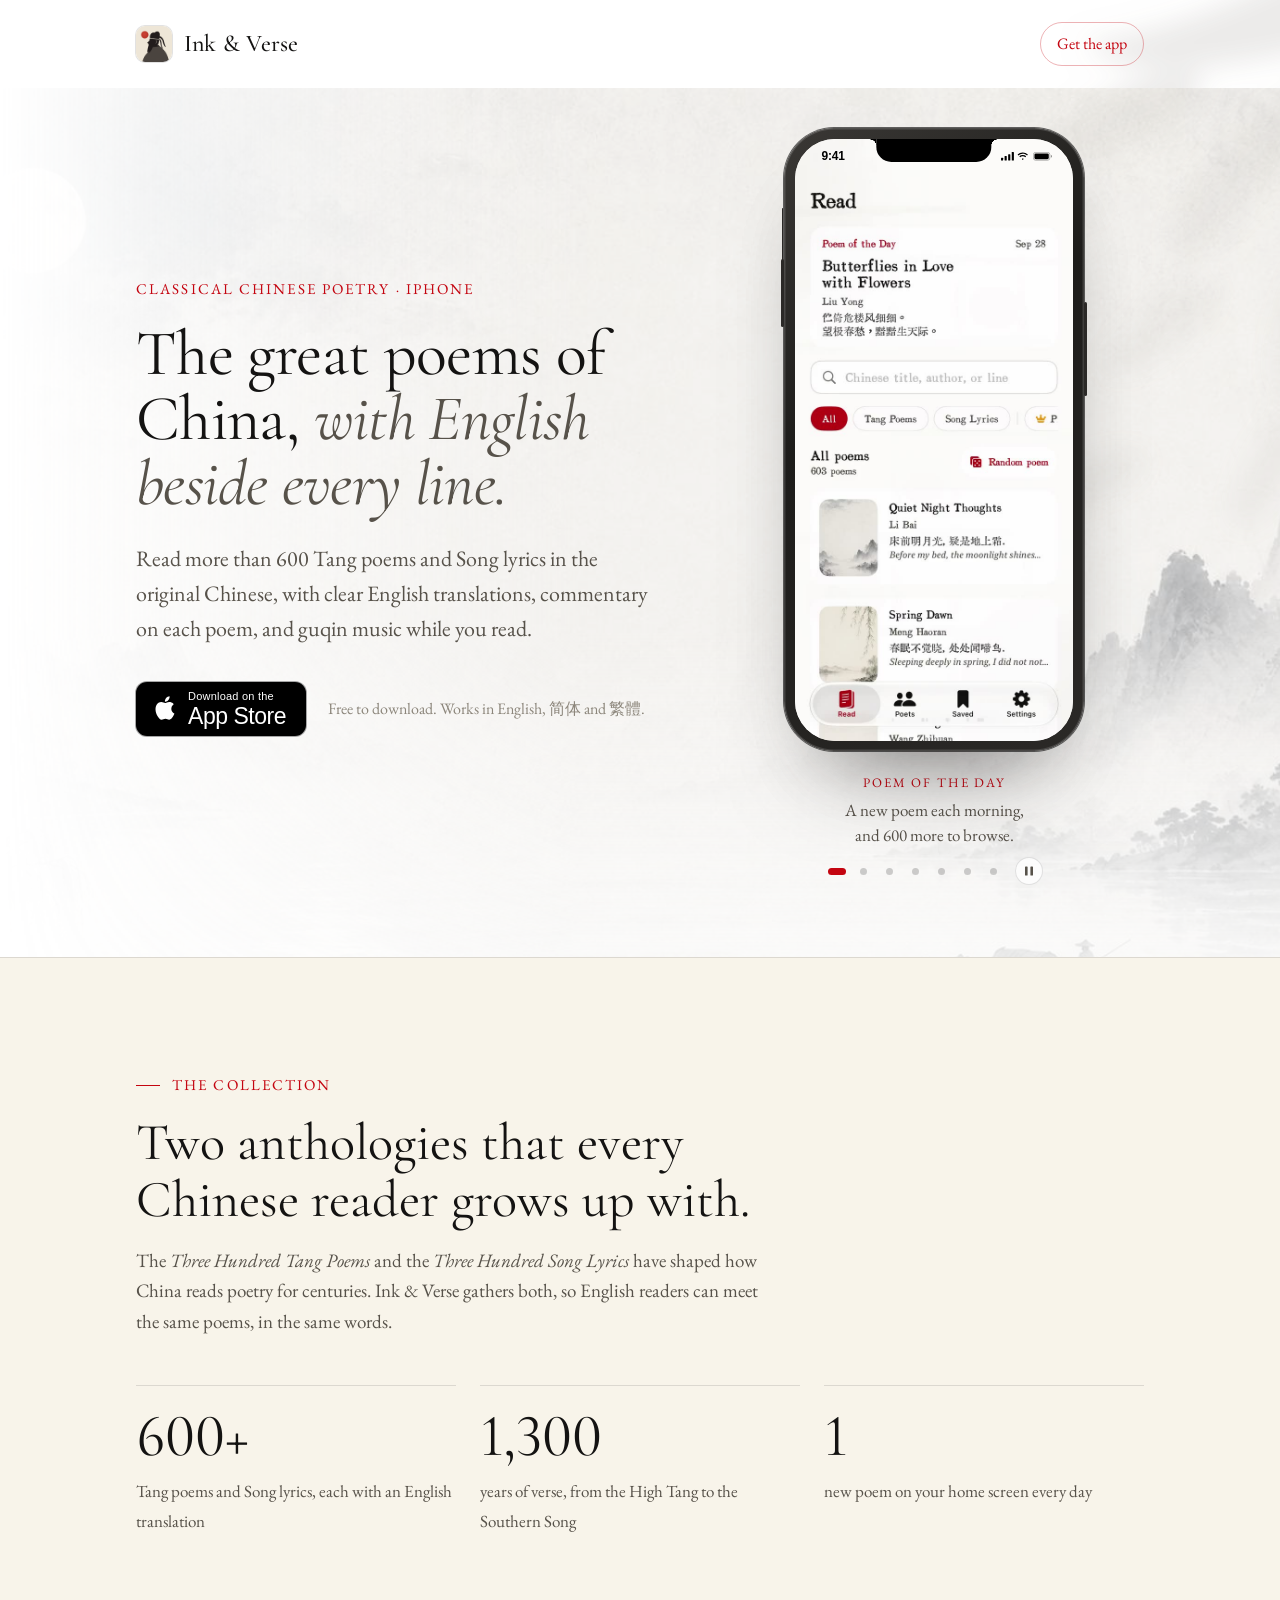
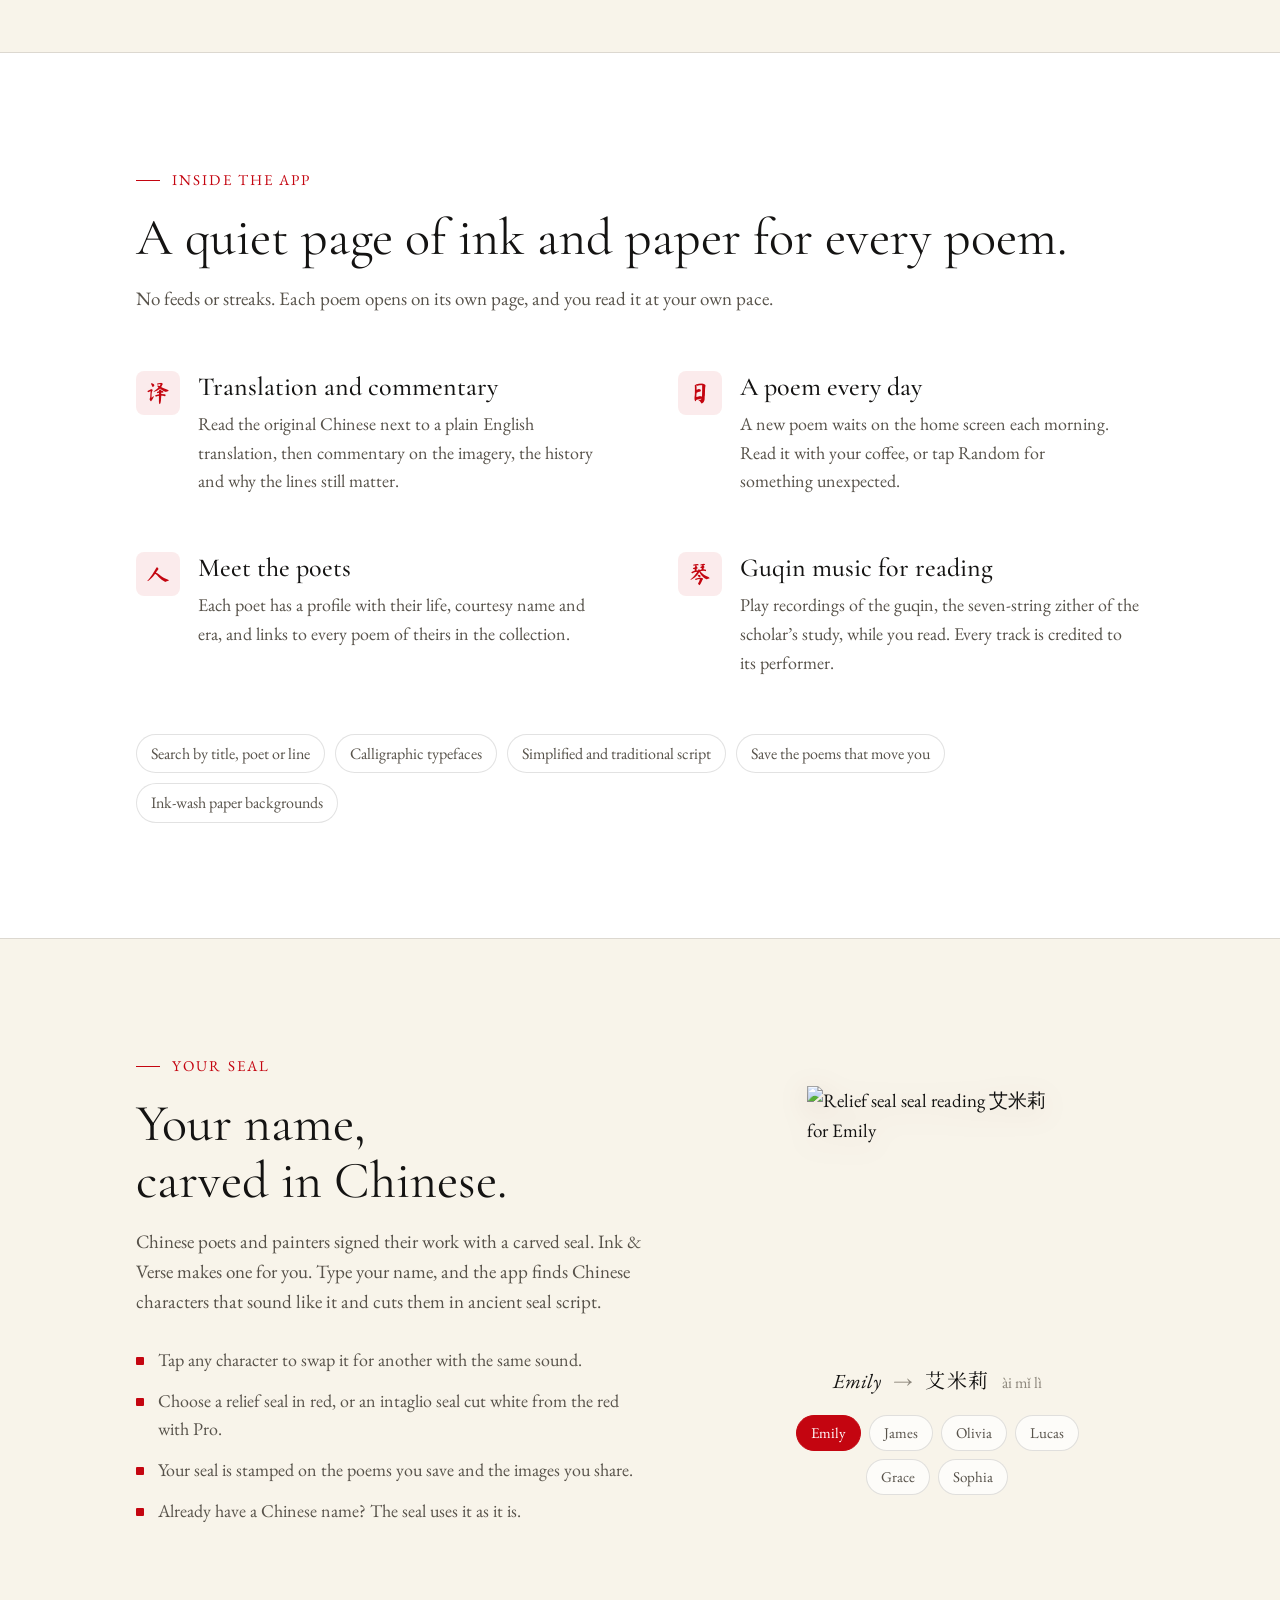
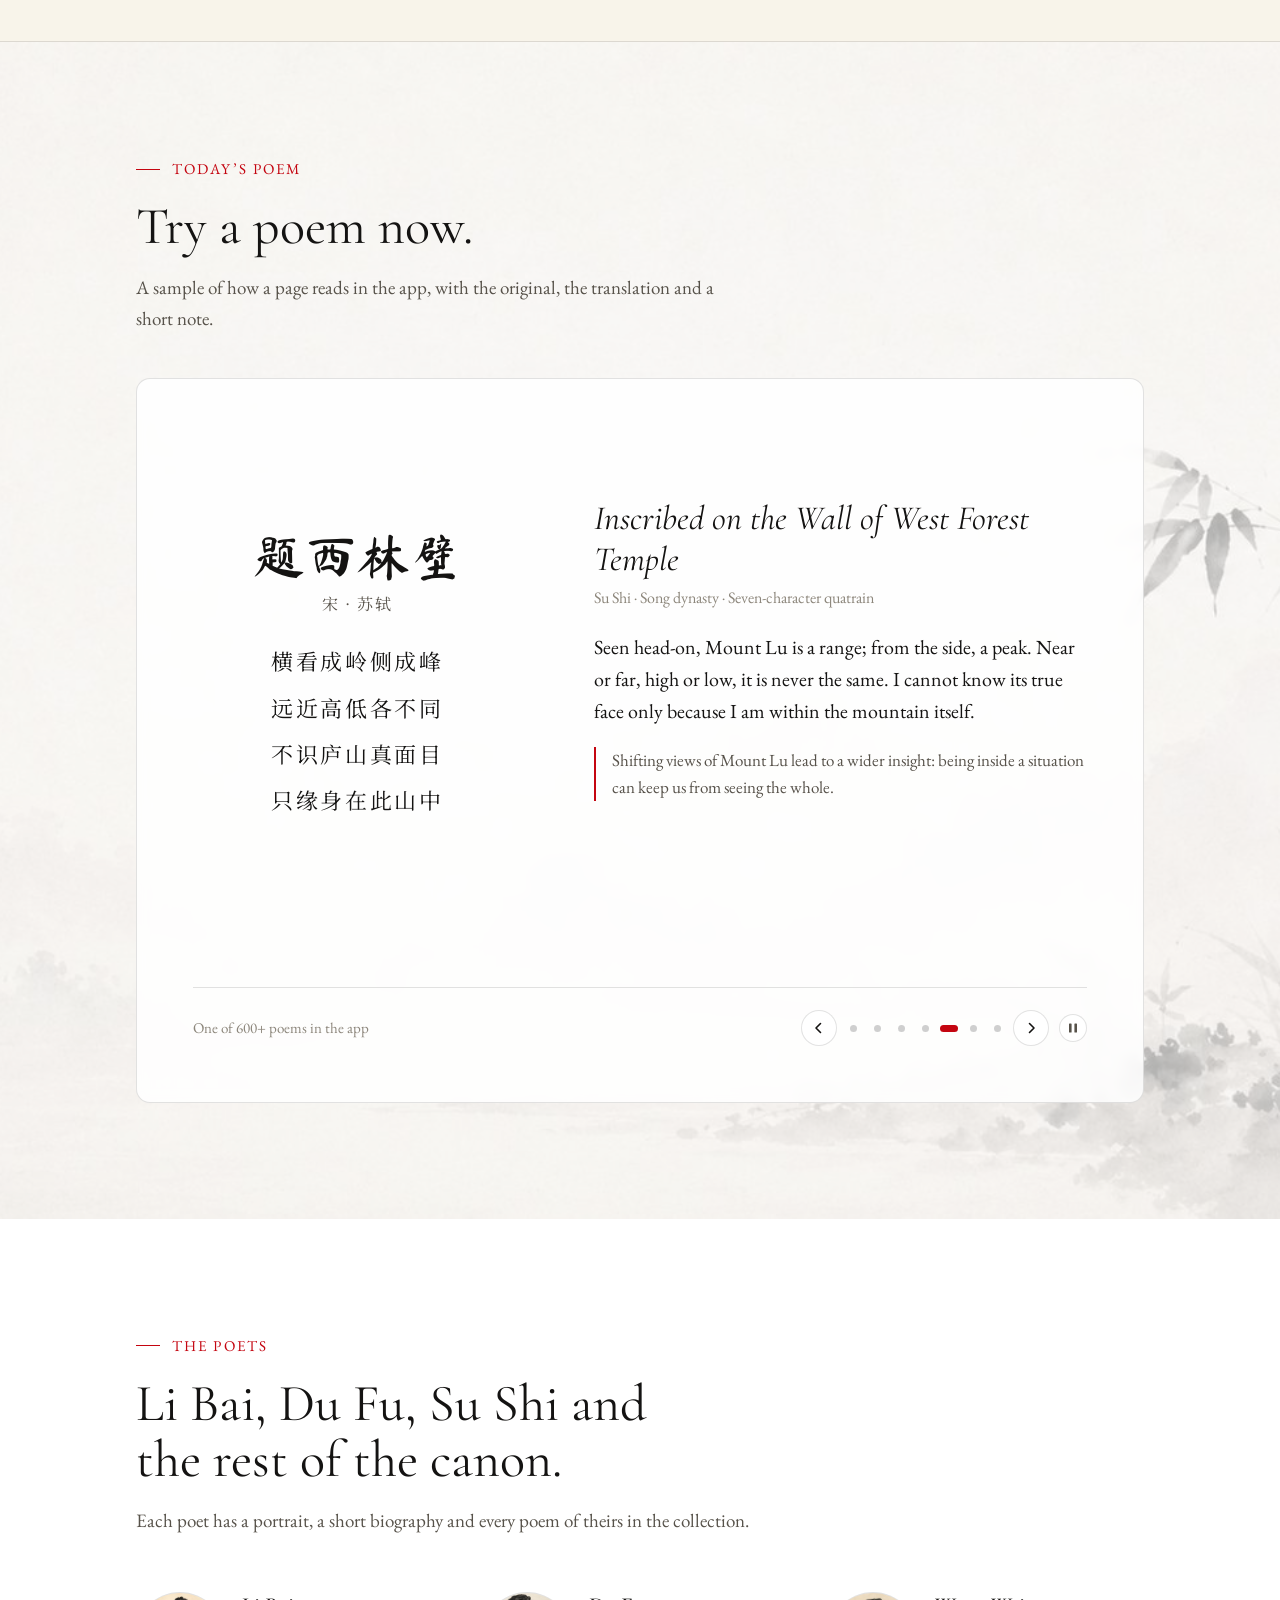
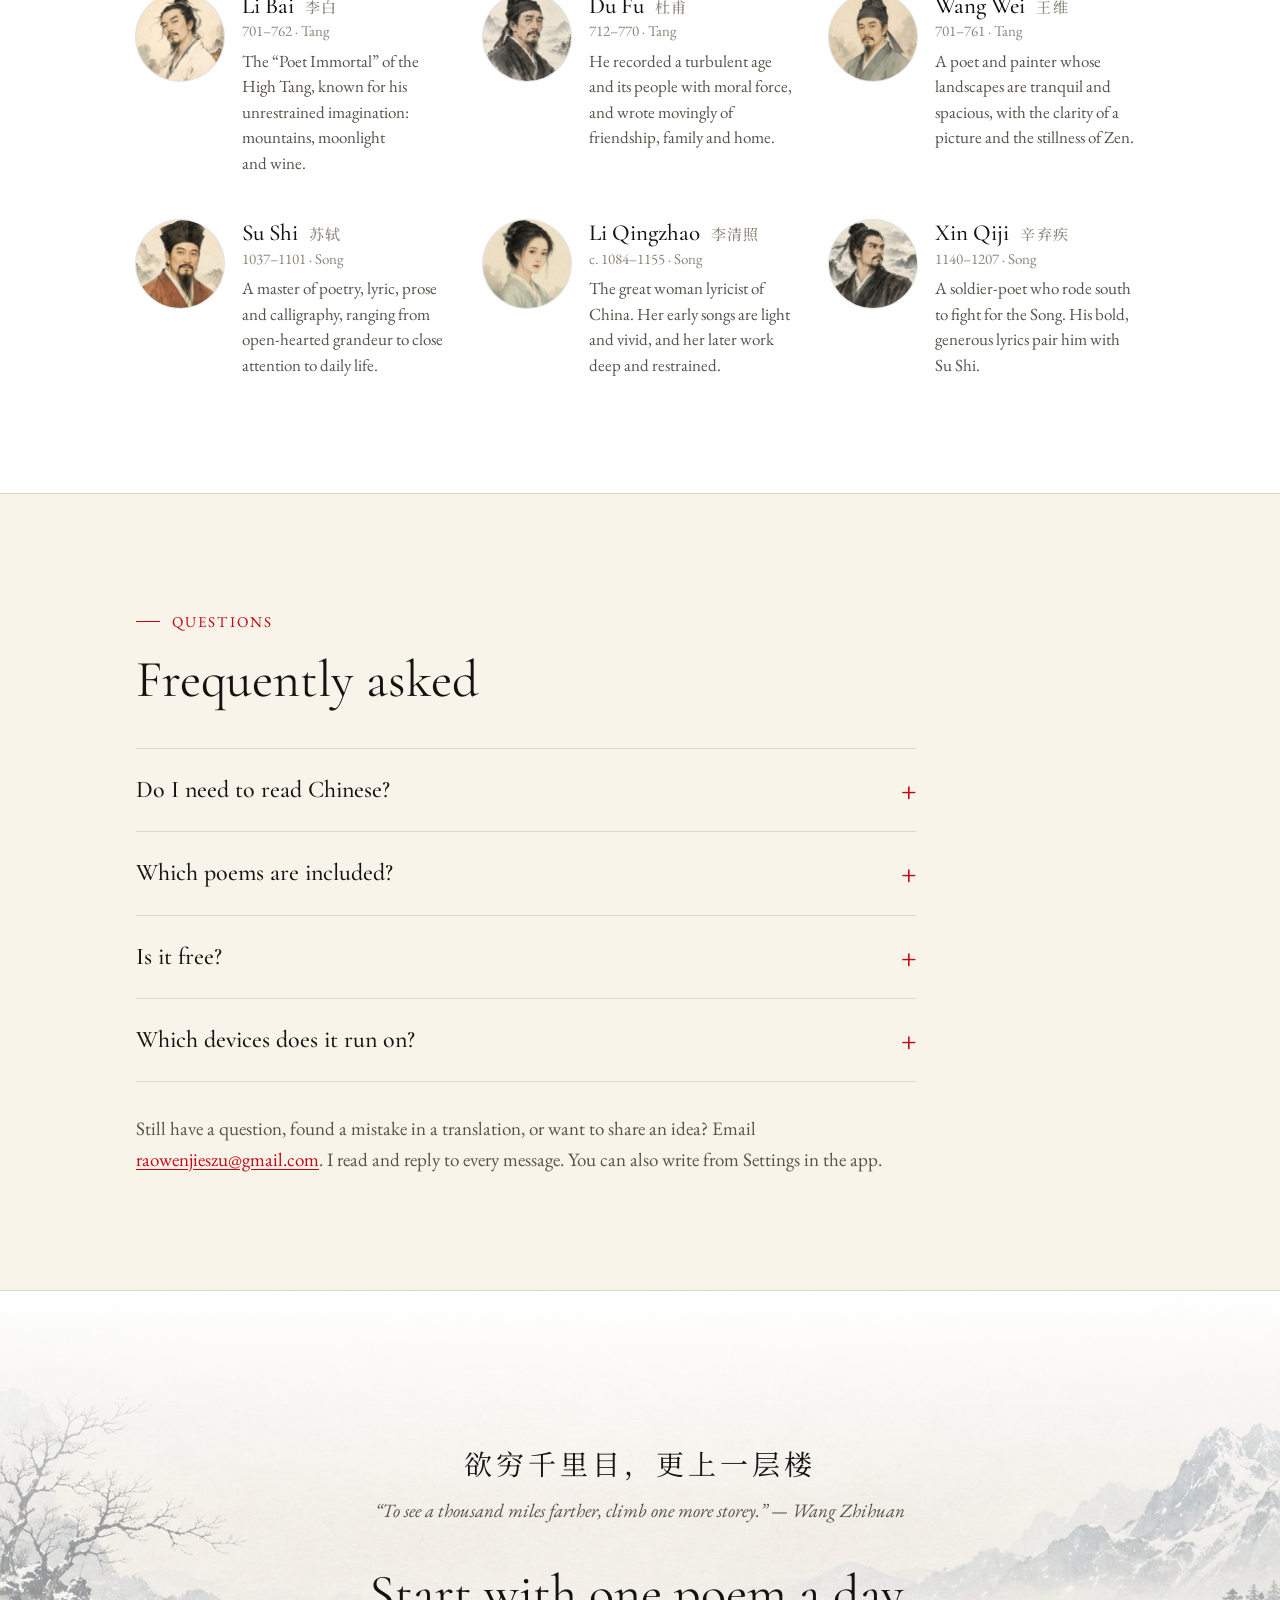
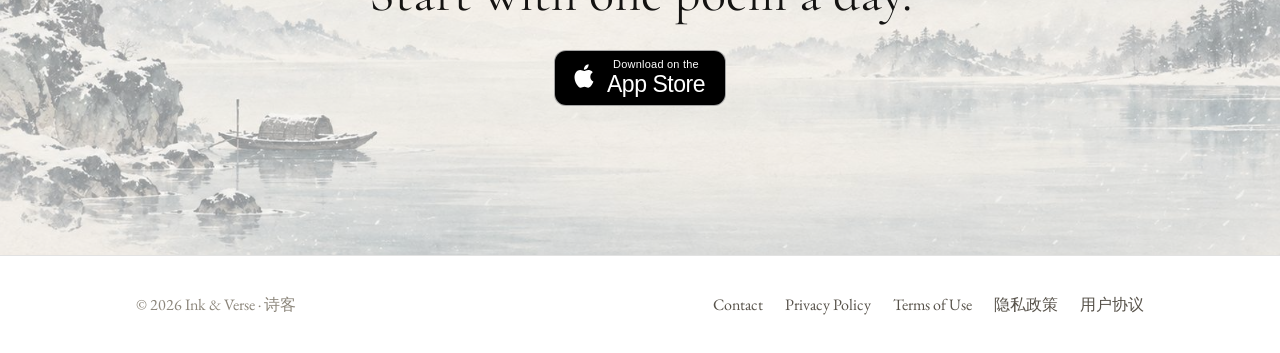
==== commit 87b0eaf5: "Landing page: add personal seal section" ====
--- a/docs/index.html
+++ b/docs/index.html
@@ -424,6 +424,55 @@
     background: rgba(255,255,255,0.7);
   }
 
+  /* Personal seal */
+  .seal-grid {
+    display: grid;
+    grid-template-columns: minmax(0, 1.1fr) minmax(0, 0.9fr);
+    gap: clamp(40px, 7vw, 96px);
+    align-items: center;
+  }
+  .seal-points { list-style: none; margin-top: 28px; display: grid; gap: 12px; max-width: 34em; }
+  .seal-points li { position: relative; padding-left: 22px; color: var(--muted); font-size: 18px; text-wrap: pretty; }
+  .seal-points li::before {
+    content: "";
+    position: absolute;
+    left: 0;
+    top: 0.62em;
+    width: 8px;
+    height: 8px;
+    border-radius: 1px;
+    background: var(--cinnabar);
+  }
+  .seal-stage { display: grid; justify-items: center; gap: 18px; }
+  .seal-imgs { display: grid; width: min(260px, 64vw); aspect-ratio: 1; }
+  .seal-imgs img {
+    grid-area: 1 / 1;
+    width: 100%;
+    height: auto;
+    filter: drop-shadow(0 6px 14px rgba(84, 8, 12, 0.14));
+    transition: opacity 0.4s ease, transform 0.4s cubic-bezier(0.2, 0.9, 0.3, 1.2), visibility 0.4s;
+  }
+  .seal-imgs img.off { opacity: 0; visibility: hidden; transform: scale(1.12); }
+  .seal-caption { display: flex; flex-wrap: wrap; align-items: baseline; justify-content: center; gap: 4px 12px; font-size: 20px; }
+  .seal-en { font-style: italic; }
+  .seal-arrow { color: var(--faint); }
+  .seal-zh { font-family: var(--han); letter-spacing: 0.08em; }
+  .seal-py { color: var(--faint); font-size: 16px; }
+  .seal-chips { display: flex; flex-wrap: wrap; justify-content: center; gap: 8px; max-width: 340px; }
+  .seal-chip {
+    font: inherit;
+    font-size: 15px;
+    color: var(--muted);
+    background: rgba(255, 255, 255, 0.7);
+    border: 1px solid var(--rule);
+    border-radius: 999px;
+    padding: 5px 14px;
+    cursor: pointer;
+    transition: background-color 0.2s, color 0.2s, border-color 0.2s;
+  }
+  .seal-chip:hover { color: var(--cinnabar); border-color: rgba(196, 5, 16, 0.3); }
+  .seal-chip[aria-pressed="true"] { background: var(--cinnabar); border-color: var(--cinnabar); color: #fff; }
+
   /* Poem of the day */
   .daily { position: relative; overflow: hidden; }
   .daily::before {
@@ -565,7 +614,7 @@
   .foot a:hover { color: var(--cinnabar); }
 
   @media (max-width: 880px) {
-    .hero-grid, .daily-card { grid-template-columns: 1fr; }
+    .hero-grid, .daily-card, .seal-grid { grid-template-columns: 1fr; }
     .hero { padding-top: 16px; }
     .hero::before { -webkit-mask-image: linear-gradient(to bottom, #000 0%, transparent 70%); mask-image: linear-gradient(to bottom, #000 0%, transparent 70%); opacity: 0.35; }
     .phone { width: min(280px, 76vw); }
@@ -584,6 +633,7 @@
     html { scroll-behavior: auto; }
     .dapple { animation: none; }
     .d-stack > * { transition: none; }
+    .seal-imgs img { transition: none; }
   }
   @media (max-width: 560px) {
     .d-nav { flex-direction: column-reverse; gap: 12px; }
@@ -724,6 +774,46 @@
         <li>Save the poems that move you</li>
         <li>Ink-wash paper backgrounds</li>
       </ul>
+    </div>
+  </section>
+
+  <section class="band seal-band" aria-labelledby="seal-title">
+    <div class="wrap seal-grid">
+      <div>
+        <p class="kicker">Your seal</p>
+        <h2 id="seal-title">Your name, carved in Chinese.</h2>
+        <p class="section-lede">Chinese poets and painters signed their work with a carved seal. Ink &amp; Verse makes one for you. Type your name, and the app finds Chinese characters that sound like it and cuts them in ancient seal script.</p>
+        <ul class="seal-points">
+          <li>Tap any character to swap it for another with the same sound.</li>
+          <li>Choose a relief seal in red, or an intaglio seal cut white from the red with Pro.</li>
+          <li>Your seal is stamped on the poems you save and the images you share.</li>
+          <li>Already have a Chinese name? The seal uses it as it is.</li>
+        </ul>
+      </div>
+      <figure class="seal-stage" id="seal-stage">
+        <div class="seal-imgs">
+            <img src="assets/seal/emily.png" width="260" height="260" alt="Relief seal seal reading 艾米莉 for Emily" loading="lazy">
+            <img src="assets/seal/james.png" width="260" height="260" alt="Intaglio seal seal reading 詹姆斯 for James" loading="lazy" class="off">
+            <img src="assets/seal/olivia.png" width="260" height="260" alt="Relief seal seal reading 奥利维亚 for Olivia" loading="lazy" class="off">
+            <img src="assets/seal/lucas.png" width="260" height="260" alt="Intaglio seal seal reading 卢卡斯 for Lucas" loading="lazy" class="off">
+            <img src="assets/seal/grace.png" width="260" height="260" alt="Relief seal seal reading 格蕾丝 for Grace" loading="lazy" class="off">
+            <img src="assets/seal/sophia.png" width="260" height="260" alt="Intaglio seal seal reading 索菲娅 for Sophia" loading="lazy" class="off">
+        </div>
+        <figcaption class="seal-caption" aria-live="polite">
+          <span class="seal-en" id="seal-en">Emily</span>
+          <span class="seal-arrow" aria-hidden="true">&rarr;</span>
+          <span class="seal-zh" lang="zh-Hans" id="seal-zh">艾米莉</span>
+          <span class="seal-py" id="seal-py">ài mǐ lì</span>
+        </figcaption>
+        <div class="seal-chips" role="group" aria-label="Try a name">
+            <button type="button" class="seal-chip" aria-pressed="true" data-i="0">Emily</button>
+            <button type="button" class="seal-chip" aria-pressed="false" data-i="1">James</button>
+            <button type="button" class="seal-chip" aria-pressed="false" data-i="2">Olivia</button>
+            <button type="button" class="seal-chip" aria-pressed="false" data-i="3">Lucas</button>
+            <button type="button" class="seal-chip" aria-pressed="false" data-i="4">Grace</button>
+            <button type="button" class="seal-chip" aria-pressed="false" data-i="5">Sophia</button>
+        </div>
+      </figure>
     </div>
   </section>
 
@@ -1055,6 +1145,42 @@
     if (reduce) setPaused(true);
   })();
 
+  // Personal seal: step through a few sample names until the reader picks one.
+  (function () {
+    var stage = document.getElementById("seal-stage");
+    if (!stage) return;
+    var names = [["Emily", "艾米莉", "ài mǐ lì"], ["James", "詹姆斯", "zhān mǔ sī"], ["Olivia", "奥利维亚", "ào lì wéi yà"], ["Lucas", "卢卡斯", "lú kǎ sī"], ["Grace", "格蕾丝", "gé lěi sī"], ["Sophia", "索菲娅", "suǒ fēi yà"]];
+    var imgs = stage.querySelectorAll(".seal-imgs img");
+    var chips = stage.querySelectorAll(".seal-chip");
+    var en = document.getElementById("seal-en"), zh = document.getElementById("seal-zh"), py = document.getElementById("seal-py");
+    var index = 0, timer = null;
+    var reduce = window.matchMedia && window.matchMedia("(prefers-reduced-motion: reduce)").matches;
+
+    function show(i) {
+      index = i;
+      Array.prototype.forEach.call(imgs, function (img, k) { img.classList.toggle("off", k !== i); });
+      Array.prototype.forEach.call(chips, function (c, k) { c.setAttribute("aria-pressed", k === i ? "true" : "false"); });
+      en.textContent = names[i][0]; zh.textContent = names[i][1]; py.textContent = names[i][2];
+    }
+
+    Array.prototype.forEach.call(chips, function (chip, k) {
+      chip.addEventListener("click", function () { clearInterval(timer); timer = null; show(k); });
+    });
+
+    if (!reduce && "IntersectionObserver" in window) {
+      new IntersectionObserver(function (entries) {
+        if (entries[0].isIntersecting && timer === null && !stage.dataset.picked) {
+          timer = setInterval(function () { show((index + 1) % names.length); }, 3200);
+        } else if (!entries[0].isIntersecting && timer !== null) {
+          clearInterval(timer); timer = null;
+        }
+      }, { threshold: 0.4 }).observe(stage);
+    }
+    stage.addEventListener("click", function (e) {
+      if (e.target.closest(".seal-chip")) stage.dataset.picked = "1";
+    });
+  })();
+
   // Hero demo: cycle through the screen recordings inside the phone.
   (function () {
     var screen = document.getElementById("demo-screen");
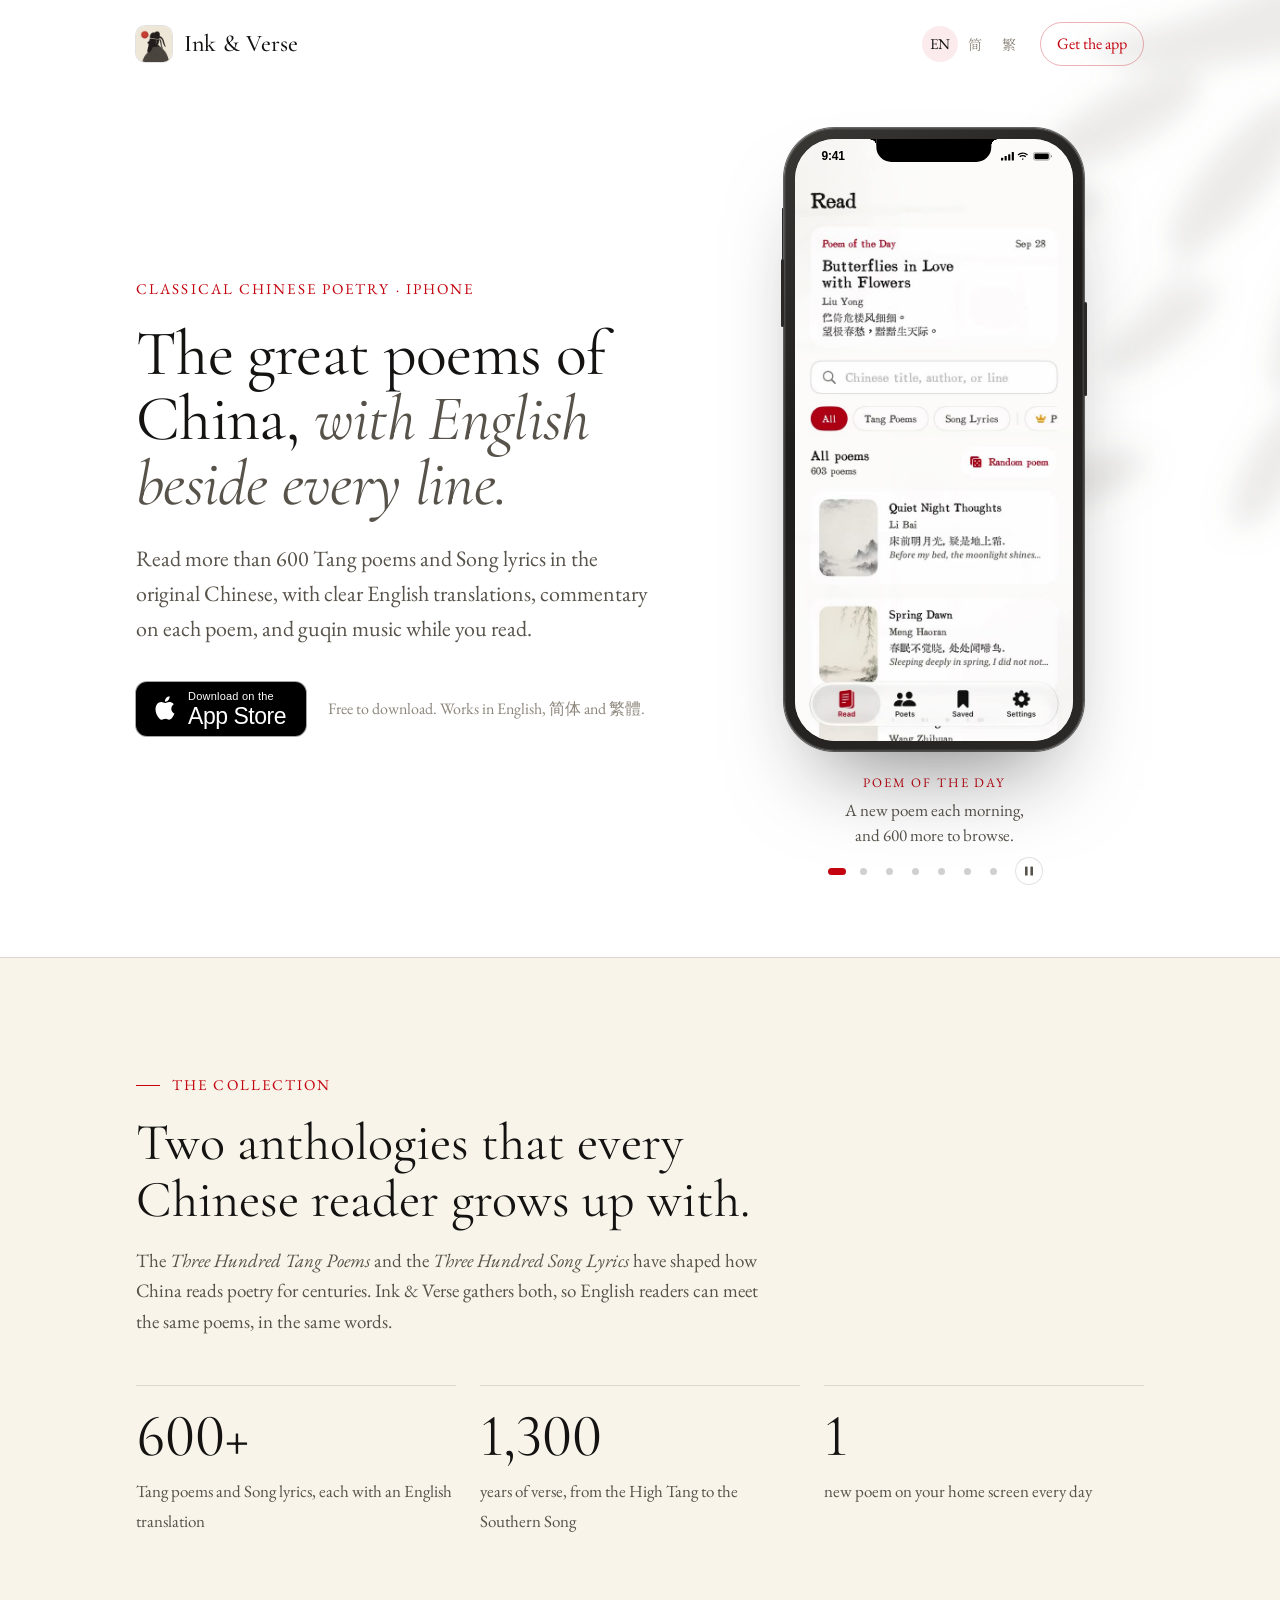
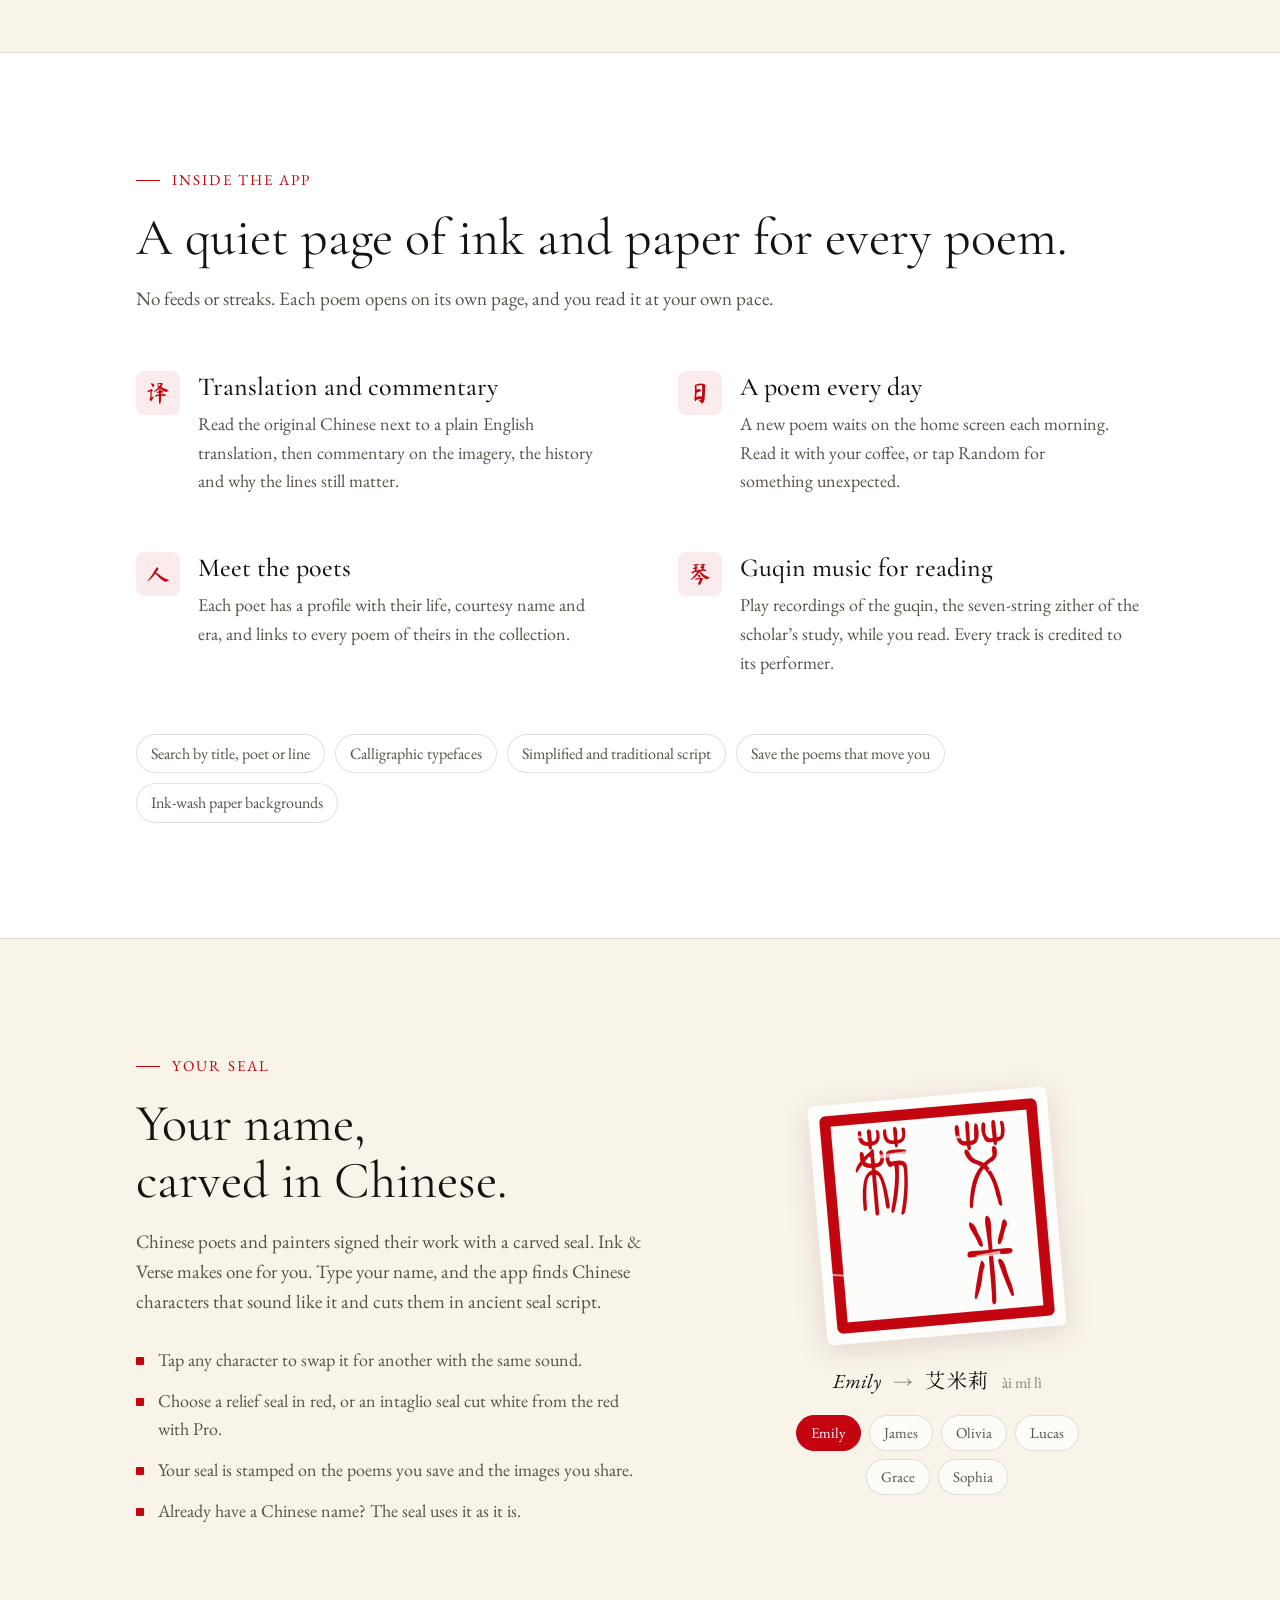
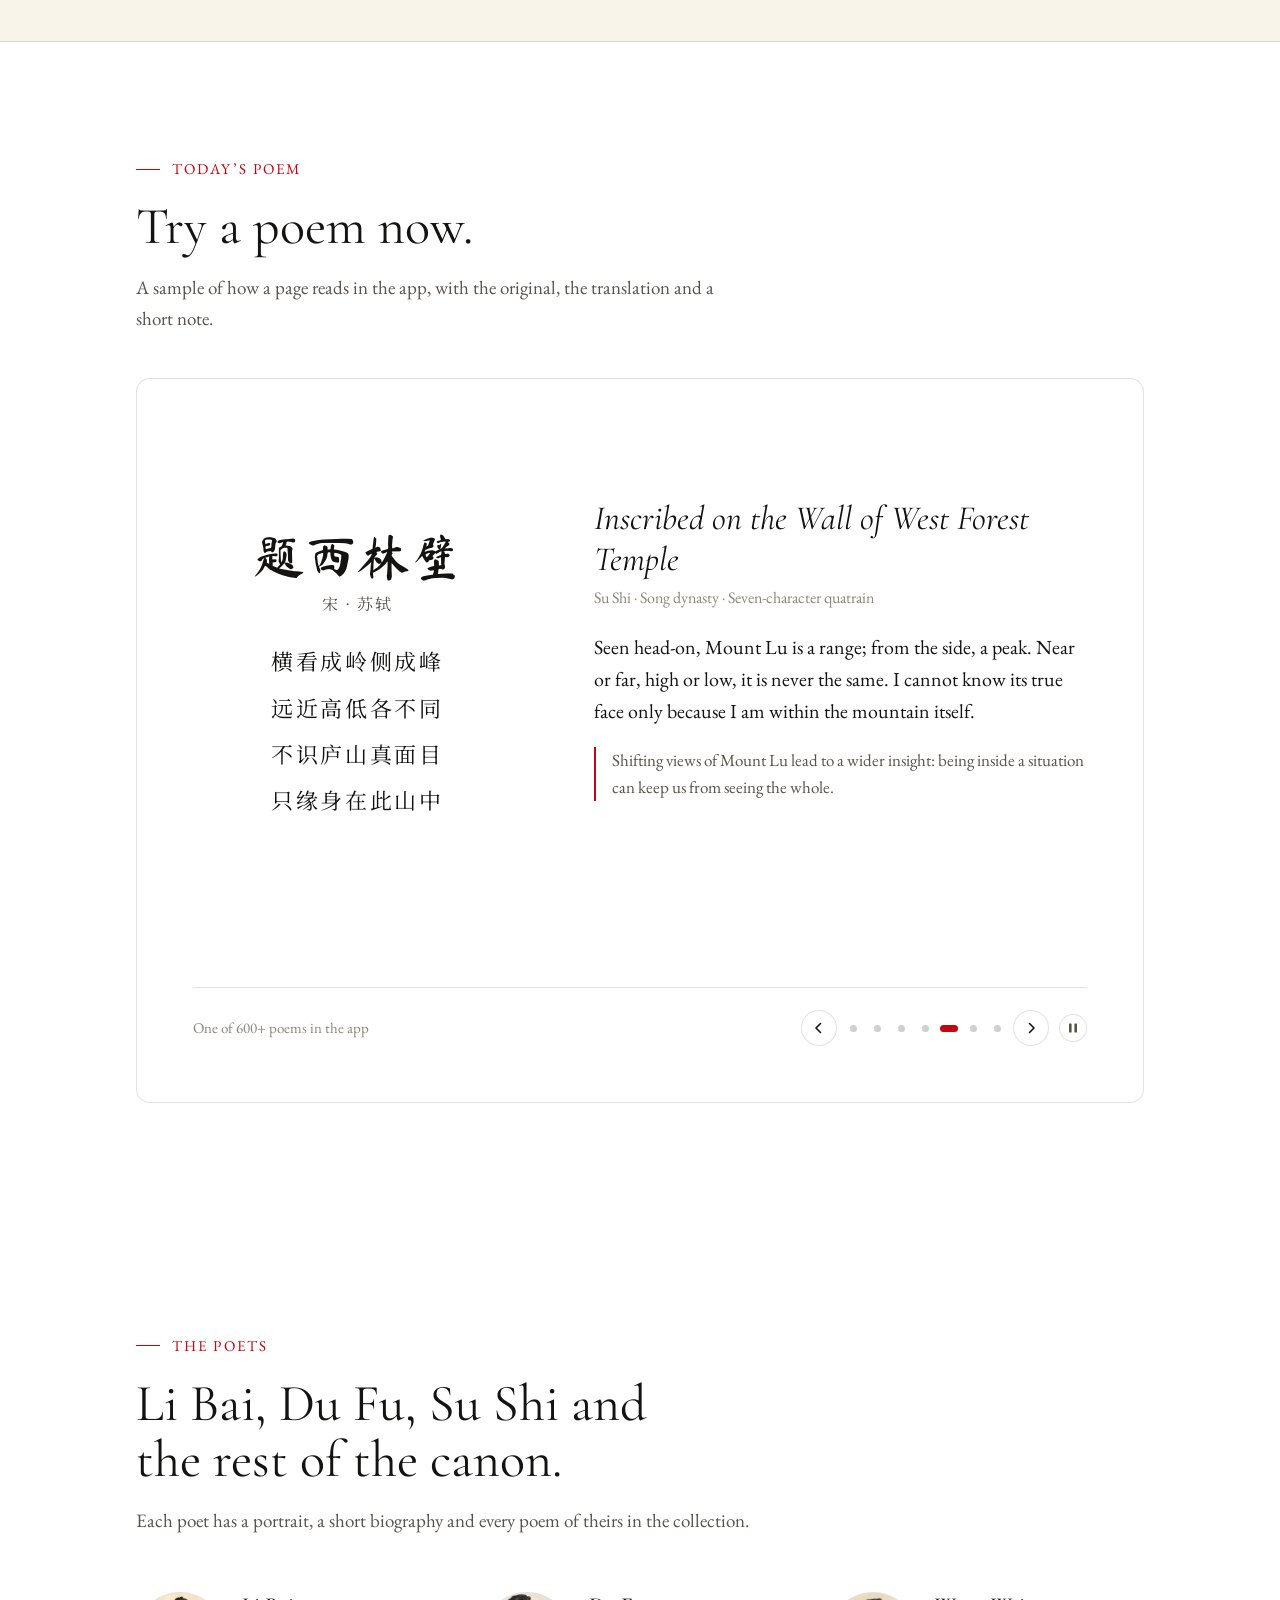
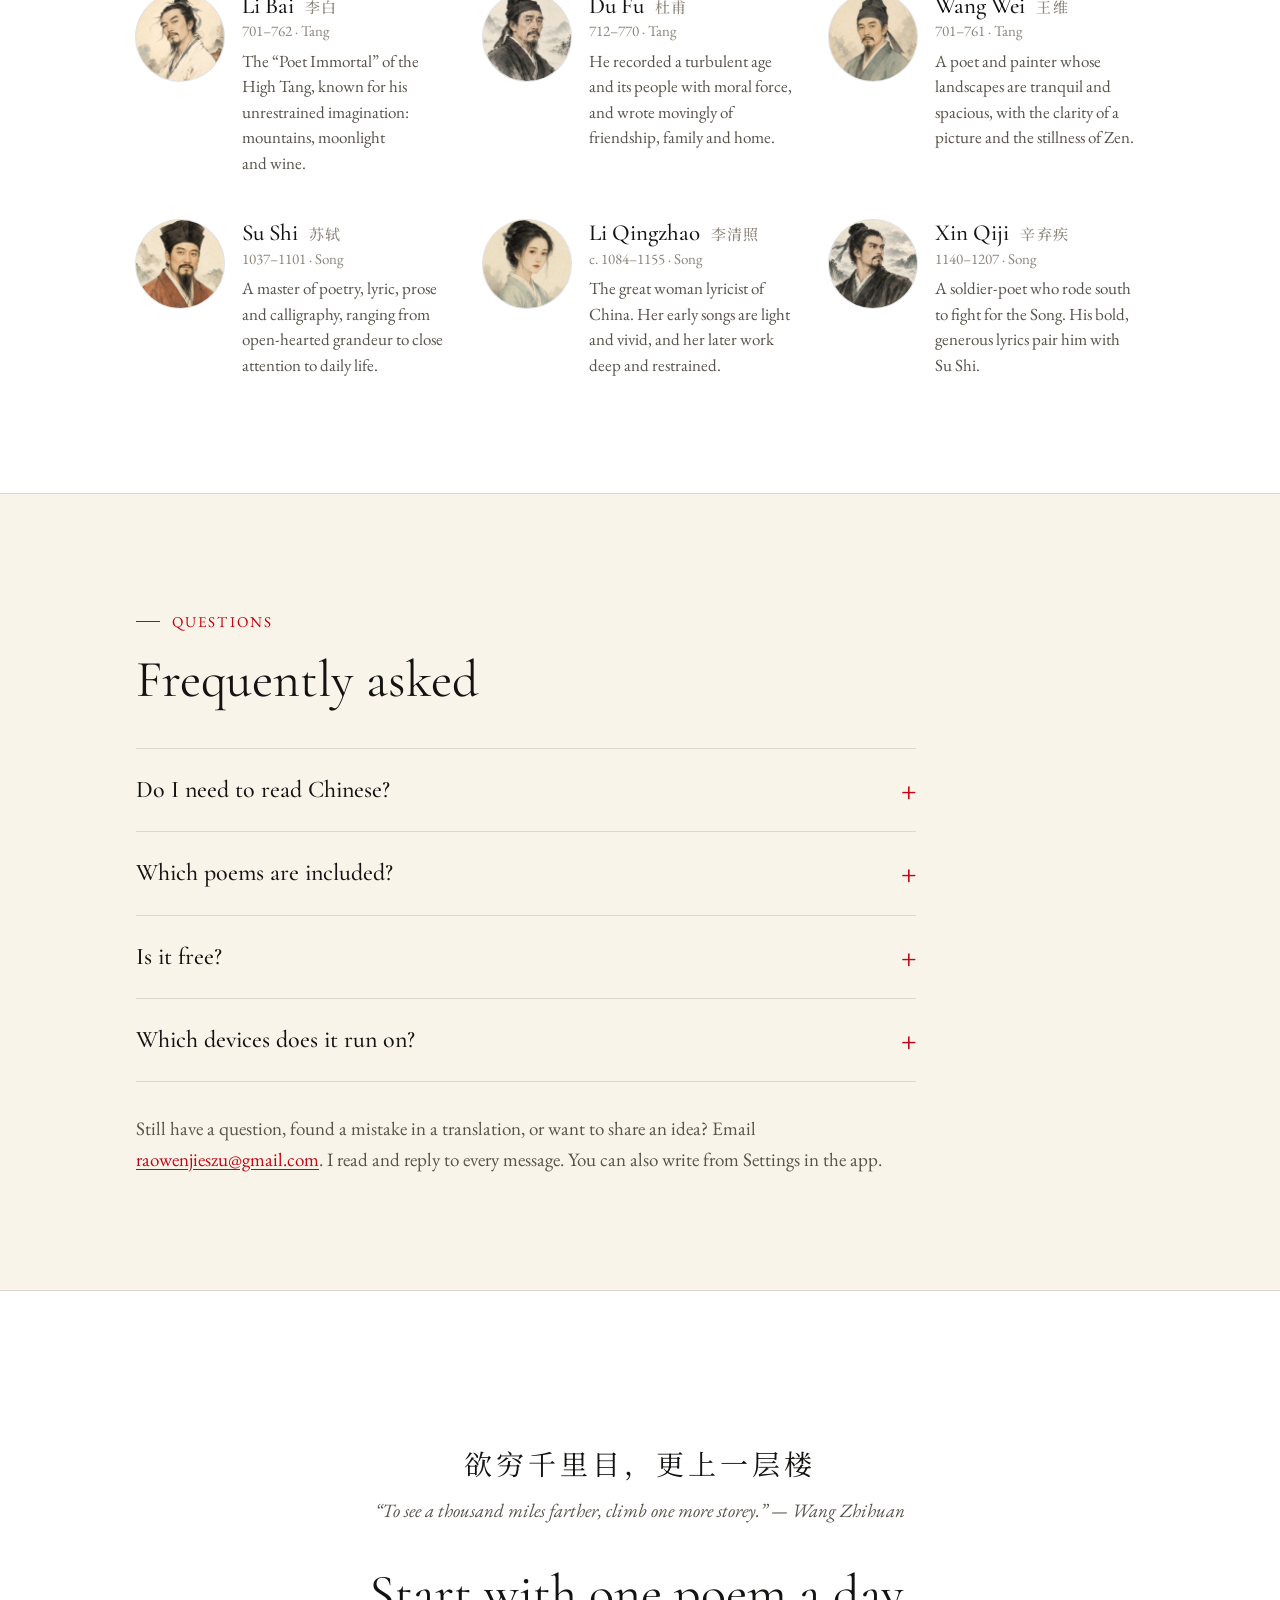
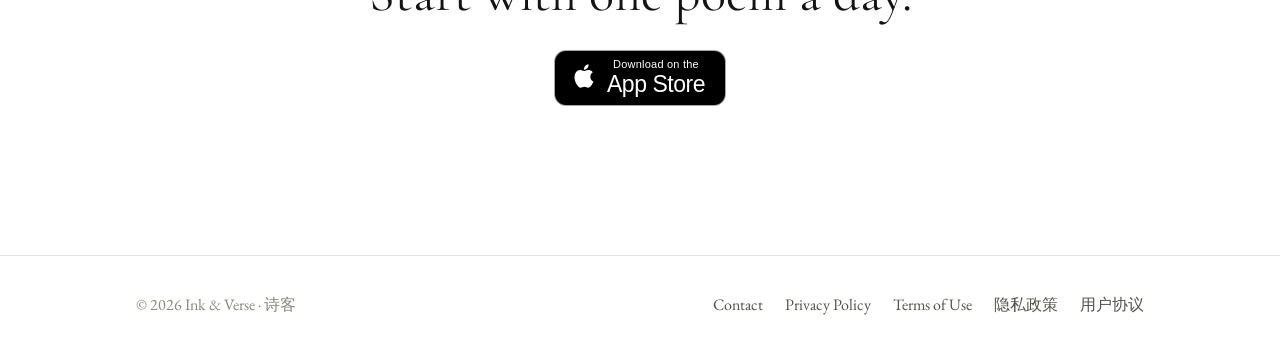
==== commit 6a52496a: "Landing page: add Simplified and Traditional Chinese versions - zh-hans.html / zh-hant.html written " ====
--- a/docs/index.html
+++ b/docs/index.html
@@ -6,6 +6,21 @@
 <title>Ink &amp; Verse — Classical Chinese Poetry in English | iPhone App</title>
 <meta name="description" content="Read 600+ classical Chinese poems — the Three Hundred Tang Poems and Three Hundred Song Lyrics — in the original, with English translations, commentary, poet biographies and guqin music. Free on iPhone.">
 <link rel="canonical" href="https://jackyrwj.github.io/Poetry/">
+<link rel="alternate" hreflang="en" href="https://jackyrwj.github.io/Poetry/">
+<link rel="alternate" hreflang="zh-Hans" href="https://jackyrwj.github.io/Poetry/zh-hans.html">
+<link rel="alternate" hreflang="zh-Hant" href="https://jackyrwj.github.io/Poetry/zh-hant.html">
+<link rel="alternate" hreflang="x-default" href="https://jackyrwj.github.io/Poetry/">
+<script>
+  // Send Chinese-language browsers to their script, unless the reader has picked a language with the switch.
+  (function () {
+    var pick;
+    try { pick = localStorage.getItem("lang"); } catch (e) {}
+    var lang = pick || ((navigator.languages && navigator.languages[0]) || navigator.language || "").toLowerCase();
+    if (!/^zh/.test(lang)) return;
+    var hant = /^zh-(hant|tw|hk|mo)/.test(lang);
+    location.replace(hant ? "zh-hant.html" : "zh-hans.html");
+  })();
+</script>
 <meta name="theme-color" content="#ffffff">
 <meta name="color-scheme" content="light">
 <meta name="apple-itunes-app" content="app-id=6777856347">
@@ -74,571 +89,7 @@
 }
 </script>
 
-<style>
-  :root {
-    --paper: #ffffff;
-    --rice: #f0e8d6;
-    --rice-soft: #f8f4ea;
-    --ink: #141312;
-    --muted: #57524a;
-    --faint: #8c867b;
-    --rule: rgba(20, 19, 18, 0.12);
-    --cinnabar: #c40510;
-    --cinnabar-soft: rgba(196, 5, 16, 0.08);
-    --serif: "EB Garamond", "Iowan Old Style", "Palatino", Georgia, serif;
-    --display: "Cormorant Garamond", "EB Garamond", Georgia, serif;
-    --han: "Noto Serif SC", "Songti SC", "STSong", serif;
-    --brush: "Ma Shan Zheng", "Kaiti SC", "STKaiti", serif;
-    --gutter: clamp(20px, 5vw, 56px);
-    --max: 1120px;
-  }
-
-  * { margin: 0; padding: 0; box-sizing: border-box; }
-  html { -webkit-text-size-adjust: 100%; scroll-behavior: smooth; }
-  body {
-    font-family: var(--serif);
-    font-size: 19px;
-    line-height: 1.6;
-    color: var(--ink);
-    background: var(--paper);
-    -webkit-font-smoothing: antialiased;
-    overflow-x: hidden;
-  }
-  img { display: block; max-width: 100%; }
-  a { color: inherit; }
-  :focus-visible { outline: 2px solid var(--cinnabar); outline-offset: 3px; border-radius: 4px; }
-
-  .wrap { max-width: var(--max); margin: 0 auto; padding: 0 var(--gutter); }
-
-  /* Dappled leaf shadow, the app's signature paper texture */
-  .dapple {
-    position: fixed;
-    inset: -10% -10% auto auto;
-    width: min(760px, 90vw);
-    height: min(760px, 90vw);
-    pointer-events: none;
-    z-index: 0;
-    opacity: 0.1;
-    mix-blend-mode: multiply;
-    transform-origin: 80% 10%;
-    animation: sway 14s ease-in-out infinite alternate;
-  }
-  @keyframes sway {
-    from { transform: rotate(-1.4deg) translate3d(0, 0, 0); }
-    to   { transform: rotate(1.6deg) translate3d(-10px, 8px, 0); }
-  }
-  main, header, footer { position: relative; z-index: 1; }
-
-  /* Header */
-  .top {
-    display: flex;
-    align-items: center;
-    justify-content: space-between;
-    padding-top: 22px;
-    padding-bottom: 22px;
-  }
-  .brand { display: flex; align-items: center; gap: 12px; text-decoration: none; }
-  .brand img { width: 36px; height: 36px; border-radius: 9px; box-shadow: 0 0 0 1px var(--rule); }
-  .brand span { font-family: var(--display); font-size: 24px; font-weight: 500; letter-spacing: 0.01em; }
-  .top-link {
-    font-size: 16px;
-    text-decoration: none;
-    color: var(--cinnabar);
-    padding: 8px 16px;
-    border: 1px solid rgba(196, 5, 16, 0.3);
-    border-radius: 999px;
-    transition: background-color 0.2s, color 0.2s;
-  }
-  .top-link:hover { background: var(--cinnabar); color: #fff; }
-
-  /* Hero */
-  .hero { position: relative; padding: 40px 0 72px; }
-  .hero::before {
-    content: "";
-    position: absolute;
-    inset: 0 0 -120px 0;
-    background: url("assets/moon-landscape.jpg") center 30% / cover no-repeat;
-    opacity: 0.55;
-    -webkit-mask-image: linear-gradient(to bottom, #000 0%, #000 55%, transparent 100%), linear-gradient(to right, transparent 0%, #000 45%);
-    -webkit-mask-composite: source-in;
-    mask-image: linear-gradient(to bottom, #000 0%, #000 55%, transparent 100%), linear-gradient(to right, transparent 0%, #000 45%);
-    mask-composite: intersect;
-    z-index: -1;
-  }
-  .hero-grid {
-    display: grid;
-    grid-template-columns: minmax(0, 1.1fr) minmax(0, 0.9fr);
-    gap: clamp(32px, 6vw, 88px);
-    align-items: center;
-  }
-  .eyebrow {
-    font-size: 15px;
-    letter-spacing: 0.14em;
-    text-transform: uppercase;
-    color: var(--cinnabar);
-    margin-bottom: 20px;
-  }
-  h1 {
-    font-family: var(--display);
-    font-weight: 400;
-    font-size: clamp(40px, 5vw, 64px);
-    line-height: 1.02;
-    letter-spacing: -0.01em;
-    text-wrap: balance;
-    margin-bottom: 24px;
-  }
-  h1 em { font-style: italic; color: var(--muted); }
-  .lede {
-    font-size: clamp(19px, 2vw, 22px);
-    color: var(--muted);
-    max-width: 30em;
-    text-wrap: pretty;
-    margin-bottom: 36px;
-  }
-  .cta { display: flex; flex-wrap: wrap; align-items: center; gap: 16px 22px; }
-  /* App Store badge, drawn inline so it never depends on a third-party image host */
-  .badge {
-    display: inline-flex;
-    align-items: center;
-    gap: 9px;
-    height: 54px;
-    padding: 0 20px 0 15px;
-    border-radius: 11px;
-    background: #000;
-    color: #fff;
-    text-decoration: none;
-    box-shadow: 0 0 0 1px #a6a6a6;
-    font-family: -apple-system, BlinkMacSystemFont, "Helvetica Neue", Helvetica, Arial, sans-serif;
-    transition: transform 0.2s ease, box-shadow 0.2s ease;
-  }
-  .badge:hover { transform: translateY(-1px); box-shadow: 0 0 0 1px #a6a6a6, 0 10px 24px -12px rgba(0, 0, 0, 0.6); }
-  .badge svg { width: 28px; height: 28px; flex: none; margin-top: -3px; }
-  .badge span { display: flex; flex-direction: column; line-height: 1; }
-  .badge small { font-size: 11px; letter-spacing: 0.02em; margin-bottom: 3px; }
-  .badge b { font-size: 23px; font-weight: 500; letter-spacing: -0.02em; }
-  .cta-note { font-size: 16px; color: var(--faint); }
-
-  /* Phone mockup: notched iPhone playing screen recordings of the app */
-  .demo { margin: 0; display: flex; flex-direction: column; align-items: center; gap: 22px; }
-  .phone {
-    position: relative;
-    width: min(300px, 100%);
-    padding: 11px;
-    border-radius: 50px;
-    background: linear-gradient(145deg, #3a3835, #1d1c1a 40%, #2b2927);
-    box-shadow:
-      0 50px 90px -40px rgba(20, 19, 18, 0.55),
-      0 0 0 1px rgba(0, 0, 0, 0.6),
-      inset 0 0 0 1.5px rgba(255, 255, 255, 0.14);
-  }
-  /* Side buttons */
-  .phone::before, .phone::after {
-    content: "";
-    position: absolute;
-    width: 3px;
-    background: #2b2927;
-    border-radius: 2px;
-  }
-  .phone::before { left: -3px; top: 21%; height: 11%; box-shadow: 0 -52px 0 -1px #2b2927; }
-  .phone::after { right: -3px; top: 28%; height: 15%; }
-  .screen {
-    position: relative;
-    aspect-ratio: 1170 / 2532;
-    border-radius: 40px;
-    overflow: hidden;
-    background: #ece8df url("assets/demo/read.jpg") center / cover;
-    container-type: inline-size;
-    isolation: isolate;
-  }
-  .screen video {
-    position: absolute;
-    inset: 0;
-    width: 100%;
-    height: 100%;
-    object-fit: cover;
-    opacity: 0;
-    transition: opacity 0.45s ease;
-  }
-  .screen video.on { opacity: 1; }
-  .notch {
-    position: absolute;
-    top: 0;
-    left: 50%;
-    width: 41.5%;
-    height: 8.2cqw;
-    transform: translateX(-50%);
-    background: #000;
-    border-radius: 0 0 5.4cqw 5.4cqw;
-    z-index: 3;
-  }
-  /* The small concave "ears" where the notch meets the top edge */
-  .notch::before, .notch::after {
-    content: "";
-    position: absolute;
-    top: 0;
-    width: 2cqw;
-    height: 2cqw;
-    background: radial-gradient(circle at 0 100%, transparent 1.95cqw, #000 2cqw);
-  }
-  .notch::before { left: -2cqw; }
-  .notch::after { right: -2cqw; transform: scaleX(-1); }
-  .statusbar {
-    position: absolute;
-    inset: 0 0 auto 0;
-    height: 12cqw;
-    display: flex;
-    align-items: center;
-    justify-content: space-between;
-    padding: 0.6cqw 7.5cqw 0 9.5cqw;
-    font-family: -apple-system, BlinkMacSystemFont, "SF Pro Text", "Helvetica Neue", sans-serif;
-    font-size: 4.3cqw;
-    font-weight: 600;
-    letter-spacing: -0.01em;
-    color: #000;
-    z-index: 2;
-    pointer-events: none;
-  }
-  .statusbar svg { height: 3.1cqw; width: auto; display: block; }
-  .statusbar .icons { display: flex; align-items: center; gap: 1.4cqw; }
-
-  .demo-cap { width: min(340px, 100%); text-align: center; }
-  .demo-label {
-    font-size: 13px;
-    letter-spacing: 0.14em;
-    text-transform: uppercase;
-    color: var(--cinnabar);
-    margin-bottom: 4px;
-  }
-  .demo-text { font-size: 17px; line-height: 1.45; color: var(--muted); min-height: 2.9em; text-wrap: balance; }
-  .demo-nav { display: flex; align-items: center; justify-content: center; gap: 2px; margin-top: 10px; }
-  .dot {
-    width: 24px;
-    height: 24px;
-    padding: 0;
-    border: 0;
-    background: transparent;
-    cursor: pointer;
-    display: grid;
-    place-items: center;
-  }
-  .dot::before {
-    content: "";
-    width: 7px;
-    height: 7px;
-    border-radius: 50%;
-    background: rgba(20, 19, 18, 0.2);
-    transition: background-color 0.2s, width 0.25s;
-  }
-  .dot[aria-current="true"]::before { width: 18px; border-radius: 4px; background: var(--cinnabar); }
-  .dot:hover::before { background: rgba(20, 19, 18, 0.4); }
-  .dot[aria-current="true"]:hover::before { background: var(--cinnabar); }
-  .pause {
-    width: 28px;
-    height: 28px;
-    margin-left: 8px;
-    border: 1px solid var(--rule);
-    border-radius: 50%;
-    background: rgba(255, 255, 255, 0.8);
-    color: var(--muted);
-    cursor: pointer;
-    display: grid;
-    place-items: center;
-  }
-  .pause:hover { color: var(--cinnabar); border-color: rgba(196, 5, 16, 0.3); }
-  .pause svg { width: 10px; height: 10px; }
-
-  /* Sections */
-  section { padding: clamp(64px, 9vw, 120px) 0; }
-  .kicker {
-    display: flex;
-    align-items: center;
-    gap: 12px;
-    font-size: 15px;
-    letter-spacing: 0.14em;
-    text-transform: uppercase;
-    color: var(--cinnabar);
-    margin-bottom: 18px;
-  }
-  .kicker::before { content: ""; width: 24px; height: 1px; background: currentColor; }
-  h2 {
-    font-family: var(--display);
-    font-weight: 400;
-    font-size: clamp(34px, 4.4vw, 52px);
-    line-height: 1.08;
-    text-wrap: balance;
-    margin-bottom: 18px;
-    max-width: 18em;
-  }
-  .section-lede { color: var(--muted); max-width: 34em; text-wrap: pretty; }
-
-  /* Collections band */
-  .band {
-    background: var(--rice-soft);
-    border-top: 1px solid var(--rule);
-    border-bottom: 1px solid var(--rule);
-  }
-  .stats {
-    display: grid;
-    grid-template-columns: repeat(3, minmax(0, 1fr));
-    gap: 24px;
-    margin-top: 48px;
-  }
-  .stat { border-top: 1px solid var(--rule); padding-top: 20px; }
-  .stat b { display: block; font-family: var(--display); font-weight: 400; font-size: clamp(44px, 5vw, 60px); line-height: 1; margin-bottom: 10px; font-variant-numeric: lining-nums; }
-  .stat span { color: var(--muted); font-size: 17px; }
-
-  /* Features */
-  .features {
-    display: grid;
-    grid-template-columns: repeat(2, minmax(0, 1fr));
-    gap: 56px clamp(32px, 6vw, 80px);
-    margin-top: 56px;
-  }
-  .feature { display: grid; grid-template-columns: 44px 1fr; gap: 18px; }
-  .feature .mark {
-    width: 44px; height: 44px;
-    border-radius: 8px;
-    background: var(--cinnabar-soft);
-    color: var(--cinnabar);
-    display: grid;
-    place-items: center;
-    font-family: var(--brush);
-    font-size: 24px;
-    line-height: 1;
-  }
-  h3 { font-family: var(--display); font-weight: 500; font-size: 26px; line-height: 1.2; margin-bottom: 8px; }
-  .feature p { color: var(--muted); font-size: 18px; text-wrap: pretty; }
-  .extras {
-    display: flex;
-    flex-wrap: wrap;
-    gap: 10px;
-    margin-top: 56px;
-    list-style: none;
-  }
-  .extras li {
-    font-size: 16px;
-    color: var(--muted);
-    padding: 6px 14px;
-    border: 1px solid var(--rule);
-    border-radius: 999px;
-    background: rgba(255,255,255,0.7);
-  }
-
-  /* Personal seal */
-  .seal-grid {
-    display: grid;
-    grid-template-columns: minmax(0, 1.1fr) minmax(0, 0.9fr);
-    gap: clamp(40px, 7vw, 96px);
-    align-items: center;
-  }
-  .seal-points { list-style: none; margin-top: 28px; display: grid; gap: 12px; max-width: 34em; }
-  .seal-points li { position: relative; padding-left: 22px; color: var(--muted); font-size: 18px; text-wrap: pretty; }
-  .seal-points li::before {
-    content: "";
-    position: absolute;
-    left: 0;
-    top: 0.62em;
-    width: 8px;
-    height: 8px;
-    border-radius: 1px;
-    background: var(--cinnabar);
-  }
-  .seal-stage { display: grid; justify-items: center; gap: 18px; }
-  .seal-imgs { display: grid; width: min(260px, 64vw); aspect-ratio: 1; }
-  .seal-imgs img {
-    grid-area: 1 / 1;
-    width: 100%;
-    height: auto;
-    filter: drop-shadow(0 6px 14px rgba(84, 8, 12, 0.14));
-    transition: opacity 0.4s ease, transform 0.4s cubic-bezier(0.2, 0.9, 0.3, 1.2), visibility 0.4s;
-  }
-  .seal-imgs img.off { opacity: 0; visibility: hidden; transform: scale(1.12); }
-  .seal-caption { display: flex; flex-wrap: wrap; align-items: baseline; justify-content: center; gap: 4px 12px; font-size: 20px; }
-  .seal-en { font-style: italic; }
-  .seal-arrow { color: var(--faint); }
-  .seal-zh { font-family: var(--han); letter-spacing: 0.08em; }
-  .seal-py { color: var(--faint); font-size: 16px; }
-  .seal-chips { display: flex; flex-wrap: wrap; justify-content: center; gap: 8px; max-width: 340px; }
-  .seal-chip {
-    font: inherit;
-    font-size: 15px;
-    color: var(--muted);
-    background: rgba(255, 255, 255, 0.7);
-    border: 1px solid var(--rule);
-    border-radius: 999px;
-    padding: 5px 14px;
-    cursor: pointer;
-    transition: background-color 0.2s, color 0.2s, border-color 0.2s;
-  }
-  .seal-chip:hover { color: var(--cinnabar); border-color: rgba(196, 5, 16, 0.3); }
-  .seal-chip[aria-pressed="true"] { background: var(--cinnabar); border-color: var(--cinnabar); color: #fff; }
-
-  /* Poem of the day */
-  .daily { position: relative; overflow: hidden; }
-  .daily::before {
-    content: "";
-    position: absolute;
-    inset: 0;
-    background: url("assets/bamboo-landscape.jpg") center / cover no-repeat;
-    opacity: 0.35;
-    z-index: -1;
-  }
-  .daily-card {
-    display: grid;
-    grid-template-columns: minmax(0, 0.8fr) minmax(0, 1.2fr);
-    gap: clamp(28px, 6vw, 72px);
-    align-items: center;
-    margin-top: 44px;
-    padding: clamp(28px, 5vw, 56px);
-    background: rgba(255, 255, 255, 0.86);
-    -webkit-backdrop-filter: blur(6px);
-    backdrop-filter: blur(6px);
-    border: 1px solid var(--rule);
-    border-radius: 14px;
-  }
-  .d-han { text-align: center; }
-  .d-title { font-family: var(--brush); font-size: clamp(38px, 4.4vw, 52px); line-height: 1.1; margin-bottom: 6px; }
-  .d-author { font-family: var(--han); font-size: 16px; color: var(--muted); letter-spacing: 0.1em; margin-bottom: 22px; }
-  .d-lines { font-family: var(--han); font-size: clamp(19px, 2vw, 22px); line-height: 2.1; letter-spacing: 0.12em; }
-  .d-en h3 { font-size: clamp(28px, 3vw, 34px); font-style: italic; font-weight: 400; margin-bottom: 4px; }
-  .d-en .by { color: var(--faint); font-size: 16px; margin-bottom: 20px; }
-  .d-en .trans { font-size: 20px; line-height: 1.6; margin-bottom: 20px; text-wrap: pretty; }
-  .d-en .note { color: var(--muted); font-size: 17px; border-left: 2px solid var(--cinnabar); padding-left: 16px; text-wrap: pretty; }
-  /* Carousel controls, spanning both columns under the poem */
-  .d-nav {
-    grid-column: 1 / -1;
-    display: flex;
-    align-items: center;
-    justify-content: space-between;
-    gap: 16px;
-    padding-top: 22px;
-    border-top: 1px solid var(--rule);
-  }
-  .d-nav small { color: var(--faint); font-size: 15px; }
-  .d-controls { display: flex; align-items: center; gap: 4px; }
-  .d-dots { display: flex; align-items: center; }
-  .arrow {
-    width: 36px;
-    height: 36px;
-    border: 1px solid var(--rule);
-    border-radius: 50%;
-    background: rgba(255, 255, 255, 0.8);
-    color: var(--ink);
-    cursor: pointer;
-    display: grid;
-    place-items: center;
-    transition: background-color 0.2s, color 0.2s, border-color 0.2s;
-  }
-  .arrow:hover { background: var(--cinnabar); border-color: var(--cinnabar); color: #fff; }
-  .arrow svg { width: 14px; height: 14px; }
-  .d-controls .pause { margin-left: 6px; }
-  /* Every poem is stacked in the same grid cell, so the card is always as tall
-     as the longest poem and never jumps when the poem changes. */
-  .d-stack { display: grid; }
-  .d-stack > * { grid-area: 1 / 1; transition: opacity 0.5s ease, transform 0.5s ease, visibility 0.5s; }
-  .d-stack > .off { opacity: 0; visibility: hidden; }
-  .d-han .d-stack > * { align-self: center; }
-  .daily-card { touch-action: pan-y; }
-
-  /* Poets */
-  .poets {
-    display: grid;
-    grid-template-columns: repeat(3, minmax(0, 1fr));
-    gap: 44px 32px;
-    margin-top: 56px;
-    list-style: none;
-  }
-  .poet { display: grid; grid-template-columns: 88px 1fr; gap: 18px; align-items: start; }
-  .poet img {
-    width: 88px; height: 88px;
-    border-radius: 50%;
-    object-fit: cover;
-    box-shadow: 0 0 0 1px var(--rule);
-    background: var(--rice);
-  }
-  .poet h3 { font-size: 23px; margin-bottom: 0; }
-  .poet .han { font-family: var(--han); font-size: 15px; color: var(--faint); margin-left: 6px; letter-spacing: 0.08em; }
-  .poet .dates { font-size: 15px; color: var(--faint); margin-bottom: 6px; font-variant-numeric: lining-nums; }
-  .poet p { font-size: 17px; color: var(--muted); line-height: 1.5; text-wrap: pretty; }
-
-  /* FAQ */
-  .faq { max-width: 780px; margin-top: 40px; }
-  details { border-top: 1px solid var(--rule); }
-  details:last-child { border-bottom: 1px solid var(--rule); }
-  summary {
-    list-style: none;
-    cursor: pointer;
-    display: flex;
-    justify-content: space-between;
-    align-items: center;
-    gap: 16px;
-    padding: 22px 0;
-    font-family: var(--display);
-    font-size: 24px;
-    font-weight: 500;
-  }
-  summary::-webkit-details-marker { display: none; }
-  summary::after { content: "+"; font-family: var(--serif); color: var(--cinnabar); font-size: 26px; line-height: 1; transition: transform 0.2s; }
-  details[open] summary::after { transform: rotate(45deg); }
-  details p { color: var(--muted); padding: 0 0 24px; max-width: 38em; }
-  .faq-contact { max-width: 780px; margin-top: 32px; color: var(--muted); text-wrap: pretty; }
-  .faq-contact a { color: var(--cinnabar); text-underline-offset: 3px; overflow-wrap: anywhere; }
-
-  /* Closing CTA */
-  .closing {
-    position: relative;
-    text-align: center;
-    padding: clamp(80px, 12vw, 150px) 0;
-    overflow: hidden;
-  }
-  .closing::before {
-    content: "";
-    position: absolute;
-    inset: 0;
-    background: url("assets/snow-landscape.jpg") center bottom / cover no-repeat;
-    opacity: 0.5;
-    -webkit-mask-image: linear-gradient(to bottom, transparent, #000 40%);
-    mask-image: linear-gradient(to bottom, transparent, #000 40%);
-    z-index: -1;
-  }
-  .closing blockquote { font-family: var(--han); font-size: clamp(22px, 2.6vw, 28px); letter-spacing: 0.14em; margin-bottom: 10px; }
-  .closing cite { display: block; font-style: italic; color: var(--muted); margin-bottom: 40px; }
-  .closing h2 { margin-left: auto; margin-right: auto; }
-  .closing .cta { justify-content: center; margin-top: 28px; }
-
-  /* Footer */
-  footer { border-top: 1px solid var(--rule); padding: 36px 0 calc(36px + env(safe-area-inset-bottom)); font-size: 16px; color: var(--faint); }
-  .foot { display: flex; flex-wrap: wrap; justify-content: space-between; gap: 16px 32px; }
-  .foot nav { display: flex; flex-wrap: wrap; gap: 8px 22px; }
-  .foot a { text-decoration: none; color: var(--muted); }
-  .foot a:hover { color: var(--cinnabar); }
-
-  @media (max-width: 880px) {
-    .hero-grid, .daily-card, .seal-grid { grid-template-columns: 1fr; }
-    .hero { padding-top: 16px; }
-    .hero::before { -webkit-mask-image: linear-gradient(to bottom, #000 0%, transparent 70%); mask-image: linear-gradient(to bottom, #000 0%, transparent 70%); opacity: 0.35; }
-    .phone { width: min(280px, 76vw); }
-    .features { grid-template-columns: 1fr; gap: 40px; }
-    .poets { grid-template-columns: repeat(2, minmax(0, 1fr)); }
-  }
-  @media (max-width: 560px) {
-    body { font-size: 18px; }
-    .eyebrow { font-size: 13px; letter-spacing: 0.1em; }
-    .stats { grid-template-columns: 1fr; gap: 20px; margin-top: 36px; }
-    .poets { grid-template-columns: 1fr; gap: 32px; }
-    .top-link { display: none; }
-    summary { font-size: 21px; }
-  }
-  @media (prefers-reduced-motion: reduce) {
-    html { scroll-behavior: auto; }
-    .dapple { animation: none; }
-    .d-stack > * { transition: none; }
-    .seal-imgs img { transition: none; }
-  }
-  @media (max-width: 560px) {
-    .d-nav { flex-direction: column-reverse; gap: 12px; }
-  }
-</style>
+<link rel="stylesheet" href="assets/site.css">
 </head>
 <body>
 
@@ -660,11 +111,18 @@
 </svg>
 
 <header class="wrap top">
-  <a class="brand" href="./" aria-label="Ink &amp; Verse home">
+  <a class="brand" href="index.html" aria-label="Ink &amp; Verse home">
     <img src="assets/apple-touch-icon.png" alt="" width="36" height="36">
     <span>Ink &amp; Verse</span>
   </a>
-  <a class="top-link" href="https://apps.apple.com/app/id6777856347">Get the app</a>
+  <div class="top-actions">
+    <nav class="lang" aria-label="Language">
+      <a href="index.html" hreflang="en" lang="en" aria-label="English" aria-current="page">EN</a>
+      <a href="zh-hans.html" hreflang="zh-Hans" lang="zh-Hans" aria-label="简体中文">简</a>
+      <a href="zh-hant.html" hreflang="zh-Hant" lang="zh-Hant" aria-label="繁體中文">繁</a>
+    </nav>
+    <a class="top-link" href="https://apps.apple.com/app/id6777856347">Get the app</a>
+  </div>
 </header>
 
 <main>
@@ -976,8 +434,8 @@
 </footer>
 
 <script>
-  (function () {
-    var poems = [
+  window.SITE = {
+    poems: [
       { t: "竹里馆", a: "唐 · 王维", l: ["独坐幽篁里", "弹琴复长啸", "深林人不知", "明月来相照"],
         et: "Bamboo Lodge", by: "Wang Wei · Tang dynasty · Five-character quatrain",
         tr: "Alone in the deep bamboo grove, I play my zither and whistle at length. No one knows I am here in the forest; only the bright moon comes to shine upon me.",
@@ -1006,187 +464,12 @@
         et: "Divination Ode: Plum Blossom", by: "Lu You · Song dynasty · Ci lyric",
         tr: "By a broken bridge beyond the post station, a plum blossom opens alone, untended. Dusk already brings sorrow; wind and rain add more. It does not strive for spring’s favour, though other flowers may envy it. Even ground into dust, its fragrance remains unchanged.",
         n: "The plum blossom stands through dusk and storm without competing for attention. Its lasting fragrance becomes an image of integrity that survives hardship." }
-    ];
-
-    var $ = function (id) { return document.getElementById(id); };
-    var hanStack = $("d-han"), enStack = $("d-en");
-
-    function el(tag, className, text) {
-      var node = document.createElement(tag);
-      if (className) node.className = className;
-      if (text) node.textContent = text;
-      return node;
-    }
-
-    // The first poem is in the HTML for search engines; build the rest.
-    poems.slice(1).forEach(function (p) {
-      var h = el("div");
-      h.appendChild(el("p", "d-title", p.t));
-      h.appendChild(el("p", "d-author", p.a));
-      var lines = el("p", "d-lines");
-      p.l.forEach(function (line, i) {
-        if (i) lines.appendChild(document.createElement("br"));
-        lines.appendChild(document.createTextNode(line));
-      });
-      h.appendChild(lines);
-      hanStack.appendChild(h);
-
-      var e = el("div");
-      e.appendChild(el("h3", "", p.et));
-      e.appendChild(el("p", "by", p.by));
-      e.appendChild(el("p", "trans", p.tr));
-      e.appendChild(el("p", "note", p.n));
-      enStack.appendChild(e);
-    });
-
-    var slides = [hanStack.children, enStack.children];
-    var count = poems.length, index = 0, paused = false, hover = false, visible = true, timer = null;
-    var DELAY = 9000, SHIFT = 40;
-    var dotsBox = $("d-dots"), pauseBtn = $("d-pause"), card = $("daily-card");
-    var reduce = window.matchMedia && window.matchMedia("(prefers-reduced-motion: reduce)").matches;
-
-    var dots = poems.map(function (p, i) {
-      var b = el("button", "dot");
-      b.type = "button";
-      b.setAttribute("aria-label", "Poem " + (i + 1) + ": " + p.et);
-      b.addEventListener("click", function () { show(i, i > index ? 1 : -1, true); });
-      dotsBox.appendChild(b);
-      return b;
-    });
-
-    // Slide the new poem in from one side while the old one leaves the other way.
-    function show(i, dir, fromUser) {
-      i = (i + count) % count;
-      slides.forEach(function (list) {
-        Array.prototype.forEach.call(list, function (slide, k) {
-          if (k === i) {
-            if (!reduce && dir && k !== index) {
-              slide.style.transition = "none";
-              slide.style.transform = "translateX(" + dir * SHIFT + "px)";
-              void slide.offsetWidth;
-              slide.style.transition = "";
-            }
-            slide.classList.remove("off");
-            slide.style.transform = "";
-            slide.removeAttribute("aria-hidden");
-          } else {
-            if (k === index && dir && !reduce) slide.style.transform = "translateX(" + -dir * SHIFT + "px)";
-            slide.classList.add("off");
-            slide.setAttribute("aria-hidden", "true");
-          }
-        });
-      });
-      index = i;
-      dots.forEach(function (d, k) { d.setAttribute("aria-current", k === i ? "true" : "false"); });
-      enStack.setAttribute("aria-live", fromUser ? "polite" : "off");
-      schedule();
-    }
-
-    function schedule() {
-      clearTimeout(timer);
-      if (!paused && !hover && visible) timer = setTimeout(function () { show(index + 1, 1); }, DELAY);
-    }
-
-    function setPaused(value) {
-      paused = value;
-      pauseBtn.setAttribute("aria-label", paused ? "Play the poems" : "Pause the poems");
-      pauseBtn.innerHTML = paused
-        ? '<svg viewBox="0 0 10 10" aria-hidden="true"><path d="M2 0.8v8.4L9.2 5z" fill="currentColor"/></svg>'
-        : '<svg viewBox="0 0 10 10" aria-hidden="true"><rect x="1" y="0.5" width="2.6" height="9" rx="0.6" fill="currentColor"/><rect x="6.4" y="0.5" width="2.6" height="9" rx="0.6" fill="currentColor"/></svg>';
-      schedule();
-    }
-
-    $("d-prev").addEventListener("click", function () { show(index - 1, -1, true); });
-    $("d-next").addEventListener("click", function () { show(index + 1, 1, true); });
-    pauseBtn.addEventListener("click", function () { setPaused(!paused); });
-
-    // Hold still while someone is reading or using the controls.
-    card.addEventListener("mouseenter", function () { hover = true; schedule(); });
-    card.addEventListener("mouseleave", function () { hover = false; schedule(); });
-    card.addEventListener("focusin", function () { hover = true; schedule(); });
-    card.addEventListener("focusout", function (e) {
-      if (!card.contains(e.relatedTarget)) { hover = false; schedule(); }
-    });
-    card.addEventListener("keydown", function (e) {
-      if (e.key === "ArrowLeft") show(index - 1, -1, true);
-      else if (e.key === "ArrowRight") show(index + 1, 1, true);
-    });
-
-    // Swipe on touch screens.
-    var startX = null, startY = 0;
-    card.addEventListener("touchstart", function (e) {
-      startX = e.touches[0].clientX; startY = e.touches[0].clientY;
-    }, { passive: true });
-    card.addEventListener("touchend", function (e) {
-      if (startX === null) return;
-      var dx = e.changedTouches[0].clientX - startX, dy = e.changedTouches[0].clientY - startY;
-      startX = null;
-      if (Math.abs(dx) > 40 && Math.abs(dx) > Math.abs(dy)) {
-        if (dx < 0) show(index + 1, 1, true); else show(index - 1, -1, true);
-      }
-    }, { passive: true });
-
-    if ("IntersectionObserver" in window) {
-      new IntersectionObserver(function (entries) {
-        visible = entries[0].isIntersecting;
-        schedule();
-      }, { threshold: 0.3 }).observe(card);
-    }
-    document.addEventListener("visibilitychange", function () {
-      visible = !document.hidden;
-      schedule();
-    });
-
-    // Start on the same poem for everyone on a given day, like the app's Poem of the Day.
-    var start = new Date(new Date().getFullYear(), 0, 0);
-    var day = Math.floor((new Date() - start) / 86400000);
-    index = day % count;
-    show(index, 0);
-    if (reduce) setPaused(true);
-  })();
-
-  // Personal seal: step through a few sample names until the reader picks one.
-  (function () {
-    var stage = document.getElementById("seal-stage");
-    if (!stage) return;
-    var names = [["Emily", "艾米莉", "ài mǐ lì"], ["James", "詹姆斯", "zhān mǔ sī"], ["Olivia", "奥利维亚", "ào lì wéi yà"], ["Lucas", "卢卡斯", "lú kǎ sī"], ["Grace", "格蕾丝", "gé lěi sī"], ["Sophia", "索菲娅", "suǒ fēi yà"]];
-    var imgs = stage.querySelectorAll(".seal-imgs img");
-    var chips = stage.querySelectorAll(".seal-chip");
-    var en = document.getElementById("seal-en"), zh = document.getElementById("seal-zh"), py = document.getElementById("seal-py");
-    var index = 0, timer = null;
-    var reduce = window.matchMedia && window.matchMedia("(prefers-reduced-motion: reduce)").matches;
-
-    function show(i) {
-      index = i;
-      Array.prototype.forEach.call(imgs, function (img, k) { img.classList.toggle("off", k !== i); });
-      Array.prototype.forEach.call(chips, function (c, k) { c.setAttribute("aria-pressed", k === i ? "true" : "false"); });
-      en.textContent = names[i][0]; zh.textContent = names[i][1]; py.textContent = names[i][2];
-    }
-
-    Array.prototype.forEach.call(chips, function (chip, k) {
-      chip.addEventListener("click", function () { clearInterval(timer); timer = null; show(k); });
-    });
-
-    if (!reduce && "IntersectionObserver" in window) {
-      new IntersectionObserver(function (entries) {
-        if (entries[0].isIntersecting && timer === null && !stage.dataset.picked) {
-          timer = setInterval(function () { show((index + 1) % names.length); }, 3200);
-        } else if (!entries[0].isIntersecting && timer !== null) {
-          clearInterval(timer); timer = null;
-        }
-      }, { threshold: 0.4 }).observe(stage);
-    }
-    stage.addEventListener("click", function (e) {
-      if (e.target.closest(".seal-chip")) stage.dataset.picked = "1";
-    });
-  })();
-
-  // Hero demo: cycle through the screen recordings inside the phone.
-  (function () {
-    var screen = document.getElementById("demo-screen");
-    if (!screen) return;
-    var videos = Array.prototype.slice.call(screen.querySelectorAll("video"));
-    var steps = [
+    ],
+    poemDot: "Poem {n}: {title}",
+    pausePoems: "Pause the poems",
+    playPoems: "Play the poems",
+    seals: [["Emily", "艾米莉", "ài mǐ lì"], ["James", "詹姆斯", "zhān mǔ sī"], ["Olivia", "奥利维亚", "ào lì wéi yà"], ["Lucas", "卢卡斯", "lú kǎ sī"], ["Grace", "格蕾丝", "gé lěi sī"], ["Sophia", "索菲娅", "suǒ fēi yà"]],
+    steps: [
       ["Poem of the day", "A new poem each morning, and 600 more to browse."],
       ["Translation & commentary", "English beside the original, with notes and guqin music."],
       ["The poets", "Portraits of the great poets of the Tang and Song."],
@@ -1194,78 +477,12 @@
       ["Saved", "Keep the poems that move you, ready to reread."],
       ["Vertical script", "Read a poem as it was written, on ink-wash paper."],
       ["Make it yours", "Typefaces, papers, script and a personal seal."]
-    ];
-    var label = document.getElementById("demo-label");
-    var text = document.getElementById("demo-text");
-    var nav = document.getElementById("demo-nav");
-    var pauseBtn = document.getElementById("demo-pause");
-    var reduce = window.matchMedia && window.matchMedia("(prefers-reduced-motion: reduce)").matches;
-    var current = -1, paused = reduce, visible = true;
-
-    var dots = steps.map(function (step, i) {
-      var b = document.createElement("button");
-      b.type = "button";
-      b.className = "dot";
-      b.setAttribute("aria-label", "Show " + step[0]);
-      b.addEventListener("click", function () { go(i, true); });
-      nav.insertBefore(b, pauseBtn);
-      return b;
-    });
-
-    function load(v) {
-      if (!v.getAttribute("src")) { v.src = v.dataset.src; v.preload = "auto"; }
-    }
-
-    function play(v) {
-      var p = v.play();
-      if (p && p.catch) p.catch(function () {});
-    }
-
-    function go(i, fromUser) {
-      var prev = videos[current];
-      current = i;
-      var v = videos[i];
-      load(v);
-      load(videos[(i + 1) % videos.length]);
-      videos.forEach(function (x, k) { x.classList.toggle("on", k === i); });
-      dots.forEach(function (d, k) { d.setAttribute("aria-current", k === i ? "true" : "false"); });
-      label.textContent = steps[i][0];
-      text.textContent = steps[i][1];
-      if (prev && prev !== v) { setTimeout(function () { prev.pause(); }, 450); }
-      v.currentTime = 0;
-      if (!paused || fromUser) { if (visible) play(v); }
-    }
-
-    videos.forEach(function (v, i) {
-      v.addEventListener("ended", function () {
-        if (i === current && !paused) go((i + 1) % videos.length);
-      });
-    });
-
-    function setPaused(value) {
-      paused = value;
-      pauseBtn.setAttribute("aria-label", paused ? "Play the demo" : "Pause the demo");
-      pauseBtn.innerHTML = paused
-        ? '<svg viewBox="0 0 10 10" aria-hidden="true"><path d="M2 0.8v8.4L9.2 5z" fill="currentColor"/></svg>'
-        : '<svg viewBox="0 0 10 10" aria-hidden="true"><rect x="1" y="0.5" width="2.6" height="9" rx="0.6" fill="currentColor"/><rect x="6.4" y="0.5" width="2.6" height="9" rx="0.6" fill="currentColor"/></svg>';
-      var v = videos[current];
-      if (paused) v.pause(); else if (visible) play(v);
-    }
-    pauseBtn.addEventListener("click", function () { setPaused(!paused); });
-
-    // Only spend bandwidth and battery while the phone is on screen.
-    if ("IntersectionObserver" in window) {
-      new IntersectionObserver(function (entries) {
-        visible = entries[0].isIntersecting;
-        var v = videos[current];
-        if (!v) return;
-        if (visible && !paused) play(v); else v.pause();
-      }, { threshold: 0.25 }).observe(screen);
-    }
-
-    go(0);
-    if (reduce) setPaused(true);
-  })();
+    ],
+    showStep: "Show {step}",
+    pauseDemo: "Pause the demo",
+    playDemo: "Play the demo"
+  };
 </script>
+<script src="assets/site.js"></script>
 </body>
 </html>
--- a/docs/assets/site.css
+++ b/docs/assets/site.css
@@ -0,0 +1,604 @@
+:root {
+  --paper: #ffffff;
+  --rice: #f0e8d6;
+  --rice-soft: #f8f4ea;
+  --ink: #141312;
+  --muted: #57524a;
+  --faint: #8c867b;
+  --rule: rgba(20, 19, 18, 0.12);
+  --cinnabar: #c40510;
+  --cinnabar-soft: rgba(196, 5, 16, 0.08);
+  --serif: "EB Garamond", "Iowan Old Style", "Palatino", Georgia, serif;
+  --display: "Cormorant Garamond", "EB Garamond", Georgia, serif;
+  --han: "Noto Serif SC", "Songti SC", "STSong", serif;
+  --brush: "Ma Shan Zheng", "Kaiti SC", "STKaiti", serif;
+  --gutter: clamp(20px, 5vw, 56px);
+  --max: 1120px;
+}
+
+* { margin: 0; padding: 0; box-sizing: border-box; }
+html { -webkit-text-size-adjust: 100%; scroll-behavior: smooth; }
+body {
+  font-family: var(--serif);
+  font-size: 19px;
+  line-height: 1.6;
+  color: var(--ink);
+  background: var(--paper);
+  -webkit-font-smoothing: antialiased;
+  overflow-x: hidden;
+}
+img { display: block; max-width: 100%; }
+a { color: inherit; }
+:focus-visible { outline: 2px solid var(--cinnabar); outline-offset: 3px; border-radius: 4px; }
+
+.wrap { max-width: var(--max); margin: 0 auto; padding: 0 var(--gutter); }
+
+/* Dappled leaf shadow, the app's signature paper texture */
+.dapple {
+  position: fixed;
+  inset: -10% -10% auto auto;
+  width: min(760px, 90vw);
+  height: min(760px, 90vw);
+  pointer-events: none;
+  z-index: 0;
+  opacity: 0.1;
+  mix-blend-mode: multiply;
+  transform-origin: 80% 10%;
+  animation: sway 14s ease-in-out infinite alternate;
+}
+@keyframes sway {
+  from { transform: rotate(-1.4deg) translate3d(0, 0, 0); }
+  to   { transform: rotate(1.6deg) translate3d(-10px, 8px, 0); }
+}
+main, header, footer { position: relative; z-index: 1; }
+
+/* Header */
+.top {
+  display: flex;
+  align-items: center;
+  justify-content: space-between;
+  padding-top: 22px;
+  padding-bottom: 22px;
+}
+.brand { display: flex; align-items: center; gap: 12px; text-decoration: none; }
+.brand img { width: 36px; height: 36px; border-radius: 9px; box-shadow: 0 0 0 1px var(--rule); }
+.brand span { font-family: var(--display); font-size: 24px; font-weight: 500; letter-spacing: 0.01em; }
+.top-link {
+  font-size: 16px;
+  text-decoration: none;
+  color: var(--cinnabar);
+  padding: 8px 16px;
+  border: 1px solid rgba(196, 5, 16, 0.3);
+  border-radius: 999px;
+  transition: background-color 0.2s, color 0.2s;
+}
+.top-link:hover { background: var(--cinnabar); color: #fff; }
+.top-actions { display: flex; align-items: center; gap: 14px; }
+/* Language switch: EN · 简 · 繁 */
+.lang { display: flex; align-items: center; font-size: 15px; }
+.lang a {
+  min-width: 34px;
+  padding: 6px 8px;
+  text-align: center;
+  text-decoration: none;
+  color: var(--faint);
+  border-radius: 999px;
+  transition: color 0.2s, background-color 0.2s;
+}
+.lang a:hover { color: var(--cinnabar); }
+.lang a[aria-current="page"] { color: var(--ink); background: var(--cinnabar-soft); }
+.lang a[lang^="zh"] { font-family: var(--han); font-size: 14px; }
+
+/* Hero */
+.hero { position: relative; padding: 40px 0 72px; }
+.hero::before {
+  content: "";
+  position: absolute;
+  inset: 0 0 -120px 0;
+  background: url("assets/moon-landscape.jpg") center 30% / cover no-repeat;
+  opacity: 0.55;
+  -webkit-mask-image: linear-gradient(to bottom, #000 0%, #000 55%, transparent 100%), linear-gradient(to right, transparent 0%, #000 45%);
+  -webkit-mask-composite: source-in;
+  mask-image: linear-gradient(to bottom, #000 0%, #000 55%, transparent 100%), linear-gradient(to right, transparent 0%, #000 45%);
+  mask-composite: intersect;
+  z-index: -1;
+}
+.hero-grid {
+  display: grid;
+  grid-template-columns: minmax(0, 1.1fr) minmax(0, 0.9fr);
+  gap: clamp(32px, 6vw, 88px);
+  align-items: center;
+}
+.eyebrow {
+  font-size: 15px;
+  letter-spacing: 0.14em;
+  text-transform: uppercase;
+  color: var(--cinnabar);
+  margin-bottom: 20px;
+}
+h1 {
+  font-family: var(--display);
+  font-weight: 400;
+  font-size: clamp(40px, 5vw, 64px);
+  line-height: 1.02;
+  letter-spacing: -0.01em;
+  text-wrap: balance;
+  margin-bottom: 24px;
+}
+h1 em { font-style: italic; color: var(--muted); }
+.lede {
+  font-size: clamp(19px, 2vw, 22px);
+  color: var(--muted);
+  max-width: 30em;
+  text-wrap: pretty;
+  margin-bottom: 36px;
+}
+.cta { display: flex; flex-wrap: wrap; align-items: center; gap: 16px 22px; }
+/* App Store badge, drawn inline so it never depends on a third-party image host */
+.badge {
+  display: inline-flex;
+  align-items: center;
+  gap: 9px;
+  height: 54px;
+  padding: 0 20px 0 15px;
+  border-radius: 11px;
+  background: #000;
+  color: #fff;
+  text-decoration: none;
+  box-shadow: 0 0 0 1px #a6a6a6;
+  font-family: -apple-system, BlinkMacSystemFont, "Helvetica Neue", Helvetica, Arial, sans-serif;
+  transition: transform 0.2s ease, box-shadow 0.2s ease;
+}
+.badge:hover { transform: translateY(-1px); box-shadow: 0 0 0 1px #a6a6a6, 0 10px 24px -12px rgba(0, 0, 0, 0.6); }
+.badge svg { width: 28px; height: 28px; flex: none; margin-top: -3px; }
+.badge span { display: flex; flex-direction: column; line-height: 1; }
+.badge small { font-size: 11px; letter-spacing: 0.02em; margin-bottom: 3px; }
+.badge b { font-size: 23px; font-weight: 500; letter-spacing: -0.02em; }
+.cta-note { font-size: 16px; color: var(--faint); }
+
+/* Phone mockup: notched iPhone playing screen recordings of the app */
+.demo { margin: 0; display: flex; flex-direction: column; align-items: center; gap: 22px; }
+.phone {
+  position: relative;
+  width: min(300px, 100%);
+  padding: 11px;
+  border-radius: 50px;
+  background: linear-gradient(145deg, #3a3835, #1d1c1a 40%, #2b2927);
+  box-shadow:
+    0 50px 90px -40px rgba(20, 19, 18, 0.55),
+    0 0 0 1px rgba(0, 0, 0, 0.6),
+    inset 0 0 0 1.5px rgba(255, 255, 255, 0.14);
+}
+/* Side buttons */
+.phone::before, .phone::after {
+  content: "";
+  position: absolute;
+  width: 3px;
+  background: #2b2927;
+  border-radius: 2px;
+}
+.phone::before { left: -3px; top: 21%; height: 11%; box-shadow: 0 -52px 0 -1px #2b2927; }
+.phone::after { right: -3px; top: 28%; height: 15%; }
+.screen {
+  position: relative;
+  aspect-ratio: 1170 / 2532;
+  border-radius: 40px;
+  overflow: hidden;
+  background: #ece8df url("assets/demo/read.jpg") center / cover;
+  container-type: inline-size;
+  isolation: isolate;
+}
+.screen video {
+  position: absolute;
+  inset: 0;
+  width: 100%;
+  height: 100%;
+  object-fit: cover;
+  opacity: 0;
+  transition: opacity 0.45s ease;
+}
+.screen video.on { opacity: 1; }
+.notch {
+  position: absolute;
+  top: 0;
+  left: 50%;
+  width: 41.5%;
+  height: 8.2cqw;
+  transform: translateX(-50%);
+  background: #000;
+  border-radius: 0 0 5.4cqw 5.4cqw;
+  z-index: 3;
+}
+/* The small concave "ears" where the notch meets the top edge */
+.notch::before, .notch::after {
+  content: "";
+  position: absolute;
+  top: 0;
+  width: 2cqw;
+  height: 2cqw;
+  background: radial-gradient(circle at 0 100%, transparent 1.95cqw, #000 2cqw);
+}
+.notch::before { left: -2cqw; }
+.notch::after { right: -2cqw; transform: scaleX(-1); }
+.statusbar {
+  position: absolute;
+  inset: 0 0 auto 0;
+  height: 12cqw;
+  display: flex;
+  align-items: center;
+  justify-content: space-between;
+  padding: 0.6cqw 7.5cqw 0 9.5cqw;
+  font-family: -apple-system, BlinkMacSystemFont, "SF Pro Text", "Helvetica Neue", sans-serif;
+  font-size: 4.3cqw;
+  font-weight: 600;
+  letter-spacing: -0.01em;
+  color: #000;
+  z-index: 2;
+  pointer-events: none;
+}
+.statusbar svg { height: 3.1cqw; width: auto; display: block; }
+.statusbar .icons { display: flex; align-items: center; gap: 1.4cqw; }
+
+.demo-cap { width: min(340px, 100%); text-align: center; }
+.demo-label {
+  font-size: 13px;
+  letter-spacing: 0.14em;
+  text-transform: uppercase;
+  color: var(--cinnabar);
+  margin-bottom: 4px;
+}
+.demo-text { font-size: 17px; line-height: 1.45; color: var(--muted); min-height: 2.9em; text-wrap: balance; }
+.demo-nav { display: flex; align-items: center; justify-content: center; gap: 2px; margin-top: 10px; }
+.dot {
+  width: 24px;
+  height: 24px;
+  padding: 0;
+  border: 0;
+  background: transparent;
+  cursor: pointer;
+  display: grid;
+  place-items: center;
+}
+.dot::before {
+  content: "";
+  width: 7px;
+  height: 7px;
+  border-radius: 50%;
+  background: rgba(20, 19, 18, 0.2);
+  transition: background-color 0.2s, width 0.25s;
+}
+.dot[aria-current="true"]::before { width: 18px; border-radius: 4px; background: var(--cinnabar); }
+.dot:hover::before { background: rgba(20, 19, 18, 0.4); }
+.dot[aria-current="true"]:hover::before { background: var(--cinnabar); }
+.pause {
+  width: 28px;
+  height: 28px;
+  margin-left: 8px;
+  border: 1px solid var(--rule);
+  border-radius: 50%;
+  background: rgba(255, 255, 255, 0.8);
+  color: var(--muted);
+  cursor: pointer;
+  display: grid;
+  place-items: center;
+}
+.pause:hover { color: var(--cinnabar); border-color: rgba(196, 5, 16, 0.3); }
+.pause svg { width: 10px; height: 10px; }
+
+/* Sections */
+section { padding: clamp(64px, 9vw, 120px) 0; }
+.kicker {
+  display: flex;
+  align-items: center;
+  gap: 12px;
+  font-size: 15px;
+  letter-spacing: 0.14em;
+  text-transform: uppercase;
+  color: var(--cinnabar);
+  margin-bottom: 18px;
+}
+.kicker::before { content: ""; width: 24px; height: 1px; background: currentColor; }
+h2 {
+  font-family: var(--display);
+  font-weight: 400;
+  font-size: clamp(34px, 4.4vw, 52px);
+  line-height: 1.08;
+  text-wrap: balance;
+  margin-bottom: 18px;
+  max-width: 18em;
+}
+.section-lede { color: var(--muted); max-width: 34em; text-wrap: pretty; }
+
+/* Collections band */
+.band {
+  background: var(--rice-soft);
+  border-top: 1px solid var(--rule);
+  border-bottom: 1px solid var(--rule);
+}
+.stats {
+  display: grid;
+  grid-template-columns: repeat(3, minmax(0, 1fr));
+  gap: 24px;
+  margin-top: 48px;
+}
+.stat { border-top: 1px solid var(--rule); padding-top: 20px; }
+.stat b { display: block; font-family: var(--display); font-weight: 400; font-size: clamp(44px, 5vw, 60px); line-height: 1; margin-bottom: 10px; font-variant-numeric: lining-nums; }
+.stat span { color: var(--muted); font-size: 17px; }
+
+/* Features */
+.features {
+  display: grid;
+  grid-template-columns: repeat(2, minmax(0, 1fr));
+  gap: 56px clamp(32px, 6vw, 80px);
+  margin-top: 56px;
+}
+.feature { display: grid; grid-template-columns: 44px 1fr; gap: 18px; }
+.feature .mark {
+  width: 44px; height: 44px;
+  border-radius: 8px;
+  background: var(--cinnabar-soft);
+  color: var(--cinnabar);
+  display: grid;
+  place-items: center;
+  font-family: var(--brush);
+  font-size: 24px;
+  line-height: 1;
+}
+h3 { font-family: var(--display); font-weight: 500; font-size: 26px; line-height: 1.2; margin-bottom: 8px; }
+.feature p { color: var(--muted); font-size: 18px; text-wrap: pretty; }
+.extras {
+  display: flex;
+  flex-wrap: wrap;
+  gap: 10px;
+  margin-top: 56px;
+  list-style: none;
+}
+.extras li {
+  font-size: 16px;
+  color: var(--muted);
+  padding: 6px 14px;
+  border: 1px solid var(--rule);
+  border-radius: 999px;
+  background: rgba(255,255,255,0.7);
+}
+
+/* Personal seal */
+.seal-grid {
+  display: grid;
+  grid-template-columns: minmax(0, 1.1fr) minmax(0, 0.9fr);
+  gap: clamp(40px, 7vw, 96px);
+  align-items: center;
+}
+.seal-points { list-style: none; margin-top: 28px; display: grid; gap: 12px; max-width: 34em; }
+.seal-points li { position: relative; padding-left: 22px; color: var(--muted); font-size: 18px; text-wrap: pretty; }
+.seal-points li::before {
+  content: "";
+  position: absolute;
+  left: 0;
+  top: 0.62em;
+  width: 8px;
+  height: 8px;
+  border-radius: 1px;
+  background: var(--cinnabar);
+}
+.seal-stage { display: grid; justify-items: center; gap: 18px; }
+.seal-imgs { display: grid; width: min(260px, 64vw); aspect-ratio: 1; }
+.seal-imgs img {
+  grid-area: 1 / 1;
+  width: 100%;
+  height: auto;
+  filter: drop-shadow(0 6px 14px rgba(84, 8, 12, 0.14));
+  transition: opacity 0.4s ease, transform 0.4s cubic-bezier(0.2, 0.9, 0.3, 1.2), visibility 0.4s;
+}
+.seal-imgs img.off { opacity: 0; visibility: hidden; transform: scale(1.12); }
+.seal-caption { display: flex; flex-wrap: wrap; align-items: baseline; justify-content: center; gap: 4px 12px; font-size: 20px; }
+.seal-en { font-style: italic; }
+.seal-arrow { color: var(--faint); }
+.seal-zh { font-family: var(--han); letter-spacing: 0.08em; }
+.seal-py { color: var(--faint); font-size: 16px; }
+.seal-chips { display: flex; flex-wrap: wrap; justify-content: center; gap: 8px; max-width: 340px; }
+.seal-chip {
+  font: inherit;
+  font-size: 15px;
+  color: var(--muted);
+  background: rgba(255, 255, 255, 0.7);
+  border: 1px solid var(--rule);
+  border-radius: 999px;
+  padding: 5px 14px;
+  cursor: pointer;
+  transition: background-color 0.2s, color 0.2s, border-color 0.2s;
+}
+.seal-chip:hover { color: var(--cinnabar); border-color: rgba(196, 5, 16, 0.3); }
+.seal-chip[aria-pressed="true"] { background: var(--cinnabar); border-color: var(--cinnabar); color: #fff; }
+
+/* Poem of the day */
+.daily { position: relative; overflow: hidden; }
+.daily::before {
+  content: "";
+  position: absolute;
+  inset: 0;
+  background: url("assets/bamboo-landscape.jpg") center / cover no-repeat;
+  opacity: 0.35;
+  z-index: -1;
+}
+.daily-card {
+  display: grid;
+  grid-template-columns: minmax(0, 0.8fr) minmax(0, 1.2fr);
+  gap: clamp(28px, 6vw, 72px);
+  align-items: center;
+  margin-top: 44px;
+  padding: clamp(28px, 5vw, 56px);
+  background: rgba(255, 255, 255, 0.86);
+  -webkit-backdrop-filter: blur(6px);
+  backdrop-filter: blur(6px);
+  border: 1px solid var(--rule);
+  border-radius: 14px;
+}
+.d-han { text-align: center; }
+.d-title { font-family: var(--brush); font-size: clamp(38px, 4.4vw, 52px); line-height: 1.1; margin-bottom: 6px; }
+.d-author { font-family: var(--han); font-size: 16px; color: var(--muted); letter-spacing: 0.1em; margin-bottom: 22px; }
+.d-lines { font-family: var(--han); font-size: clamp(19px, 2vw, 22px); line-height: 2.1; letter-spacing: 0.12em; }
+.d-en h3 { font-size: clamp(28px, 3vw, 34px); font-style: italic; font-weight: 400; margin-bottom: 4px; }
+.d-en .by { color: var(--faint); font-size: 16px; margin-bottom: 20px; }
+.d-en .trans { font-size: 20px; line-height: 1.6; margin-bottom: 20px; text-wrap: pretty; }
+.d-en .note { color: var(--muted); font-size: 17px; border-left: 2px solid var(--cinnabar); padding-left: 16px; text-wrap: pretty; }
+/* Carousel controls, spanning both columns under the poem */
+.d-nav {
+  grid-column: 1 / -1;
+  display: flex;
+  align-items: center;
+  justify-content: space-between;
+  gap: 16px;
+  padding-top: 22px;
+  border-top: 1px solid var(--rule);
+}
+.d-nav small { color: var(--faint); font-size: 15px; }
+.d-controls { display: flex; align-items: center; gap: 4px; }
+.d-dots { display: flex; align-items: center; }
+.arrow {
+  width: 36px;
+  height: 36px;
+  border: 1px solid var(--rule);
+  border-radius: 50%;
+  background: rgba(255, 255, 255, 0.8);
+  color: var(--ink);
+  cursor: pointer;
+  display: grid;
+  place-items: center;
+  transition: background-color 0.2s, color 0.2s, border-color 0.2s;
+}
+.arrow:hover { background: var(--cinnabar); border-color: var(--cinnabar); color: #fff; }
+.arrow svg { width: 14px; height: 14px; }
+.d-controls .pause { margin-left: 6px; }
+/* Every poem is stacked in the same grid cell, so the card is always as tall
+   as the longest poem and never jumps when the poem changes. */
+.d-stack { display: grid; }
+.d-stack > * { grid-area: 1 / 1; transition: opacity 0.5s ease, transform 0.5s ease, visibility 0.5s; }
+.d-stack > .off { opacity: 0; visibility: hidden; }
+.d-han .d-stack > * { align-self: center; }
+.daily-card { touch-action: pan-y; }
+
+/* Poets */
+.poets {
+  display: grid;
+  grid-template-columns: repeat(3, minmax(0, 1fr));
+  gap: 44px 32px;
+  margin-top: 56px;
+  list-style: none;
+}
+.poet { display: grid; grid-template-columns: 88px 1fr; gap: 18px; align-items: start; }
+.poet img {
+  width: 88px; height: 88px;
+  border-radius: 50%;
+  object-fit: cover;
+  box-shadow: 0 0 0 1px var(--rule);
+  background: var(--rice);
+}
+.poet h3 { font-size: 23px; margin-bottom: 0; }
+.poet .han { font-family: var(--han); font-size: 15px; color: var(--faint); margin-left: 6px; letter-spacing: 0.08em; }
+.poet .dates { font-size: 15px; color: var(--faint); margin-bottom: 6px; font-variant-numeric: lining-nums; }
+.poet p { font-size: 17px; color: var(--muted); line-height: 1.5; text-wrap: pretty; }
+
+/* FAQ */
+.faq { max-width: 780px; margin-top: 40px; }
+details { border-top: 1px solid var(--rule); }
+details:last-child { border-bottom: 1px solid var(--rule); }
+summary {
+  list-style: none;
+  cursor: pointer;
+  display: flex;
+  justify-content: space-between;
+  align-items: center;
+  gap: 16px;
+  padding: 22px 0;
+  font-family: var(--display);
+  font-size: 24px;
+  font-weight: 500;
+}
+summary::-webkit-details-marker { display: none; }
+summary::after { content: "+"; font-family: var(--serif); color: var(--cinnabar); font-size: 26px; line-height: 1; transition: transform 0.2s; }
+details[open] summary::after { transform: rotate(45deg); }
+details p { color: var(--muted); padding: 0 0 24px; max-width: 38em; }
+.faq-contact { max-width: 780px; margin-top: 32px; color: var(--muted); text-wrap: pretty; }
+.faq-contact a { color: var(--cinnabar); text-underline-offset: 3px; overflow-wrap: anywhere; }
+
+/* Closing CTA */
+.closing {
+  position: relative;
+  text-align: center;
+  padding: clamp(80px, 12vw, 150px) 0;
+  overflow: hidden;
+}
+.closing::before {
+  content: "";
+  position: absolute;
+  inset: 0;
+  background: url("assets/snow-landscape.jpg") center bottom / cover no-repeat;
+  opacity: 0.5;
+  -webkit-mask-image: linear-gradient(to bottom, transparent, #000 40%);
+  mask-image: linear-gradient(to bottom, transparent, #000 40%);
+  z-index: -1;
+}
+.closing blockquote { font-family: var(--han); font-size: clamp(22px, 2.6vw, 28px); letter-spacing: 0.14em; margin-bottom: 10px; }
+.closing cite { display: block; font-style: italic; color: var(--muted); margin-bottom: 40px; }
+.closing h2 { margin-left: auto; margin-right: auto; }
+.closing .cta { justify-content: center; margin-top: 28px; }
+
+/* Footer */
+footer { border-top: 1px solid var(--rule); padding: 36px 0 calc(36px + env(safe-area-inset-bottom)); font-size: 16px; color: var(--faint); }
+.foot { display: flex; flex-wrap: wrap; justify-content: space-between; gap: 16px 32px; }
+.foot nav { display: flex; flex-wrap: wrap; gap: 8px 22px; }
+.foot a { text-decoration: none; color: var(--muted); }
+.foot a:hover { color: var(--cinnabar); }
+
+/* Chinese pages: CJK serif for running text, Latin figures stay in Garamond */
+html:lang(zh) {
+  --serif: "EB Garamond", "Noto Serif SC", "Songti SC", "STSong", serif;
+  --display: "Cormorant Garamond", "Noto Serif SC", "Songti SC", "STSong", serif;
+}
+html:lang(zh-Hant) {
+  --serif: "EB Garamond", "Noto Serif TC", "Songti TC", "PMingLiU", serif;
+  --display: "Cormorant Garamond", "Noto Serif TC", "Songti TC", "PMingLiU", serif;
+  --han: "Noto Serif TC", "Songti TC", "PMingLiU", serif;
+  --brush: "Kaiti TC", "BiauKai", "Ma Shan Zheng", serif;
+}
+html:lang(zh) body { line-height: 1.8; }
+html:lang(zh) h1 { line-height: 1.3; letter-spacing: 0.02em; }
+html:lang(zh) h1 em { font-style: normal; }
+html:lang(zh) h2 { line-height: 1.35; letter-spacing: 0.02em; }
+html:lang(zh) h3 { letter-spacing: 0.04em; }
+html:lang(zh) .eyebrow,
+html:lang(zh) .kicker,
+html:lang(zh) .demo-label { letter-spacing: 0.24em; }
+html:lang(zh) .lede,
+html:lang(zh) .section-lede { max-width: 28em; }
+html:lang(zh) .d-en .trans { line-height: 1.85; }
+html:lang(zh) .d-en .by { margin-bottom: 14px; }
+html:lang(zh) .poet .dates { margin-top: 2px; }
+.seal-en:empty, .seal-en:empty + .seal-arrow { display: none; }
+
+@media (max-width: 880px) {
+  .hero-grid, .daily-card, .seal-grid { grid-template-columns: 1fr; }
+  .hero { padding-top: 16px; }
+  .hero::before { -webkit-mask-image: linear-gradient(to bottom, #000 0%, transparent 70%); mask-image: linear-gradient(to bottom, #000 0%, transparent 70%); opacity: 0.35; }
+  .phone { width: min(280px, 76vw); }
+  .features { grid-template-columns: 1fr; gap: 40px; }
+  .poets { grid-template-columns: repeat(2, minmax(0, 1fr)); }
+}
+@media (max-width: 560px) {
+  body { font-size: 18px; }
+  .eyebrow { font-size: 13px; letter-spacing: 0.1em; }
+  .stats { grid-template-columns: 1fr; gap: 20px; margin-top: 36px; }
+  .poets { grid-template-columns: 1fr; gap: 32px; }
+  .top-link { display: none; }
+  summary { font-size: 21px; }
+}
+@media (prefers-reduced-motion: reduce) {
+  html { scroll-behavior: auto; }
+  .dapple { animation: none; }
+  .d-stack > * { transition: none; }
+  .seal-imgs img { transition: none; }
+}
+@media (max-width: 560px) {
+  .d-nav { flex-direction: column-reverse; gap: 12px; }
+}
